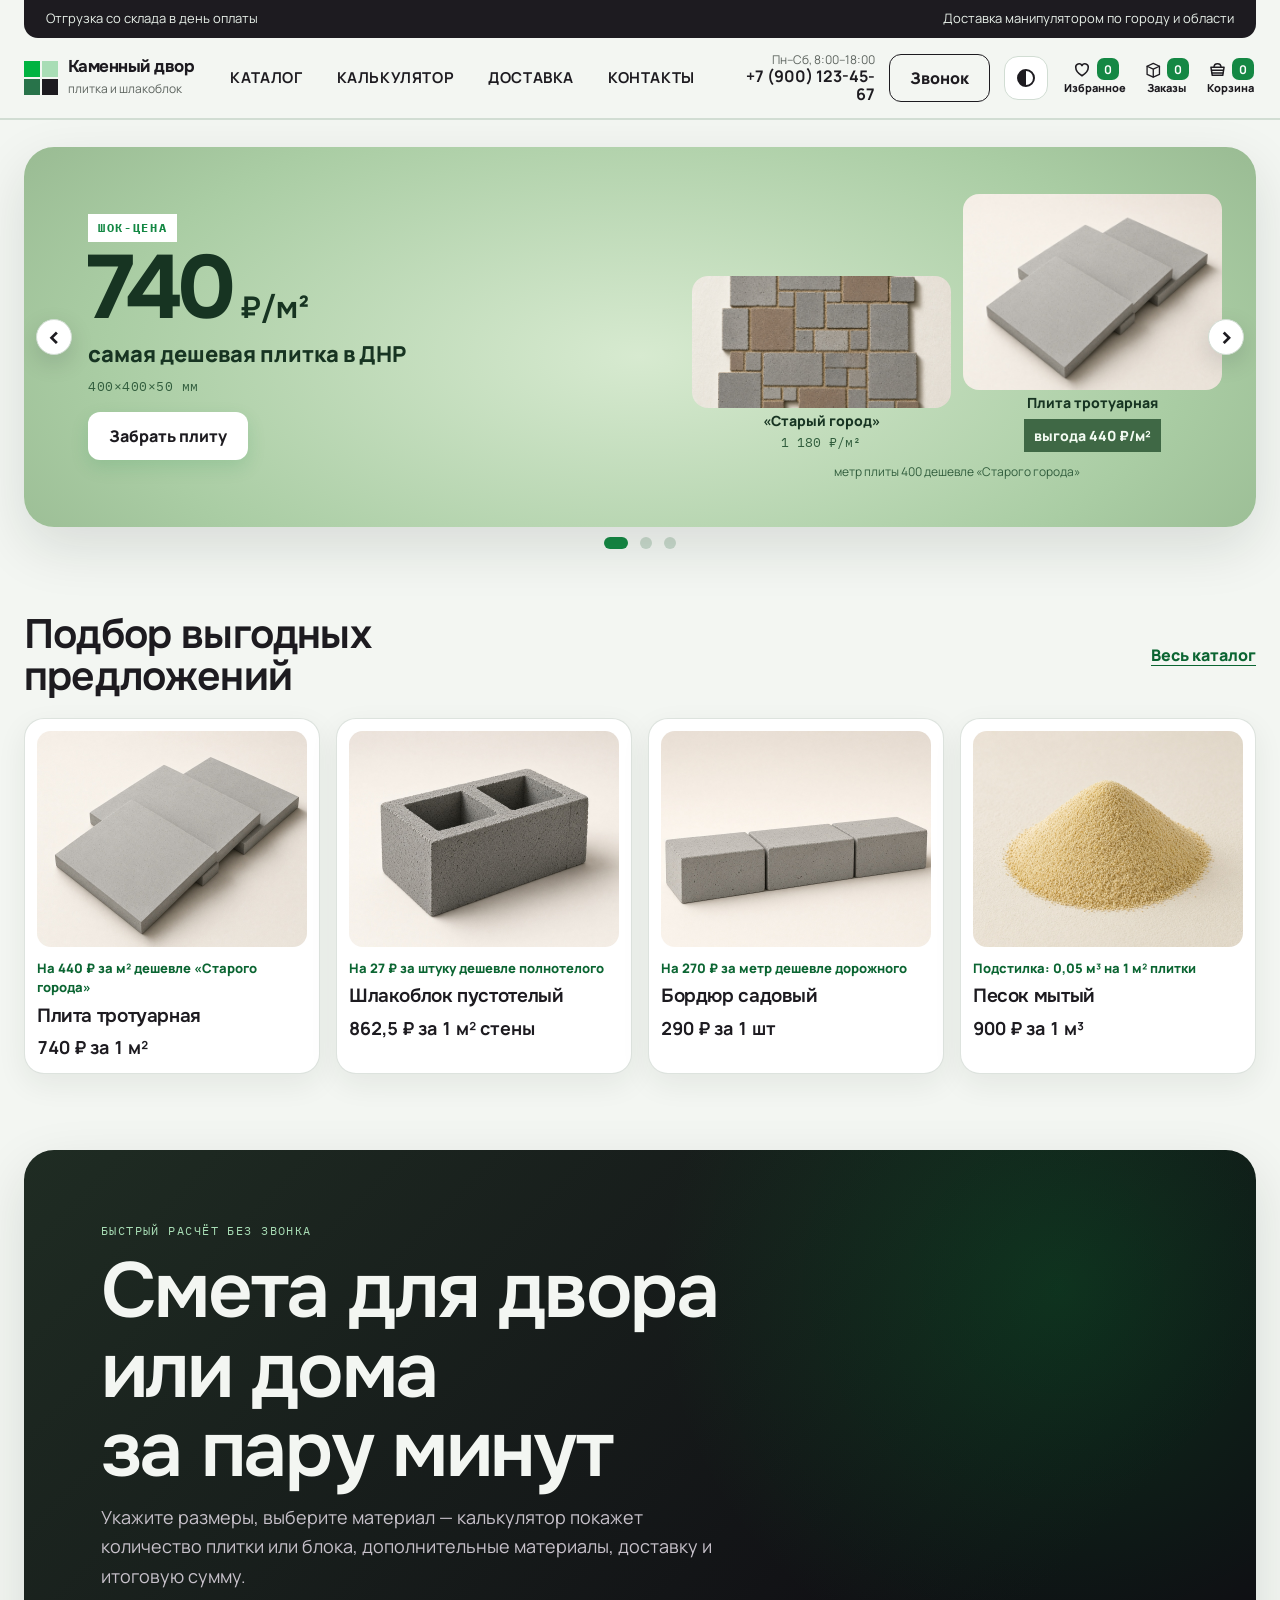
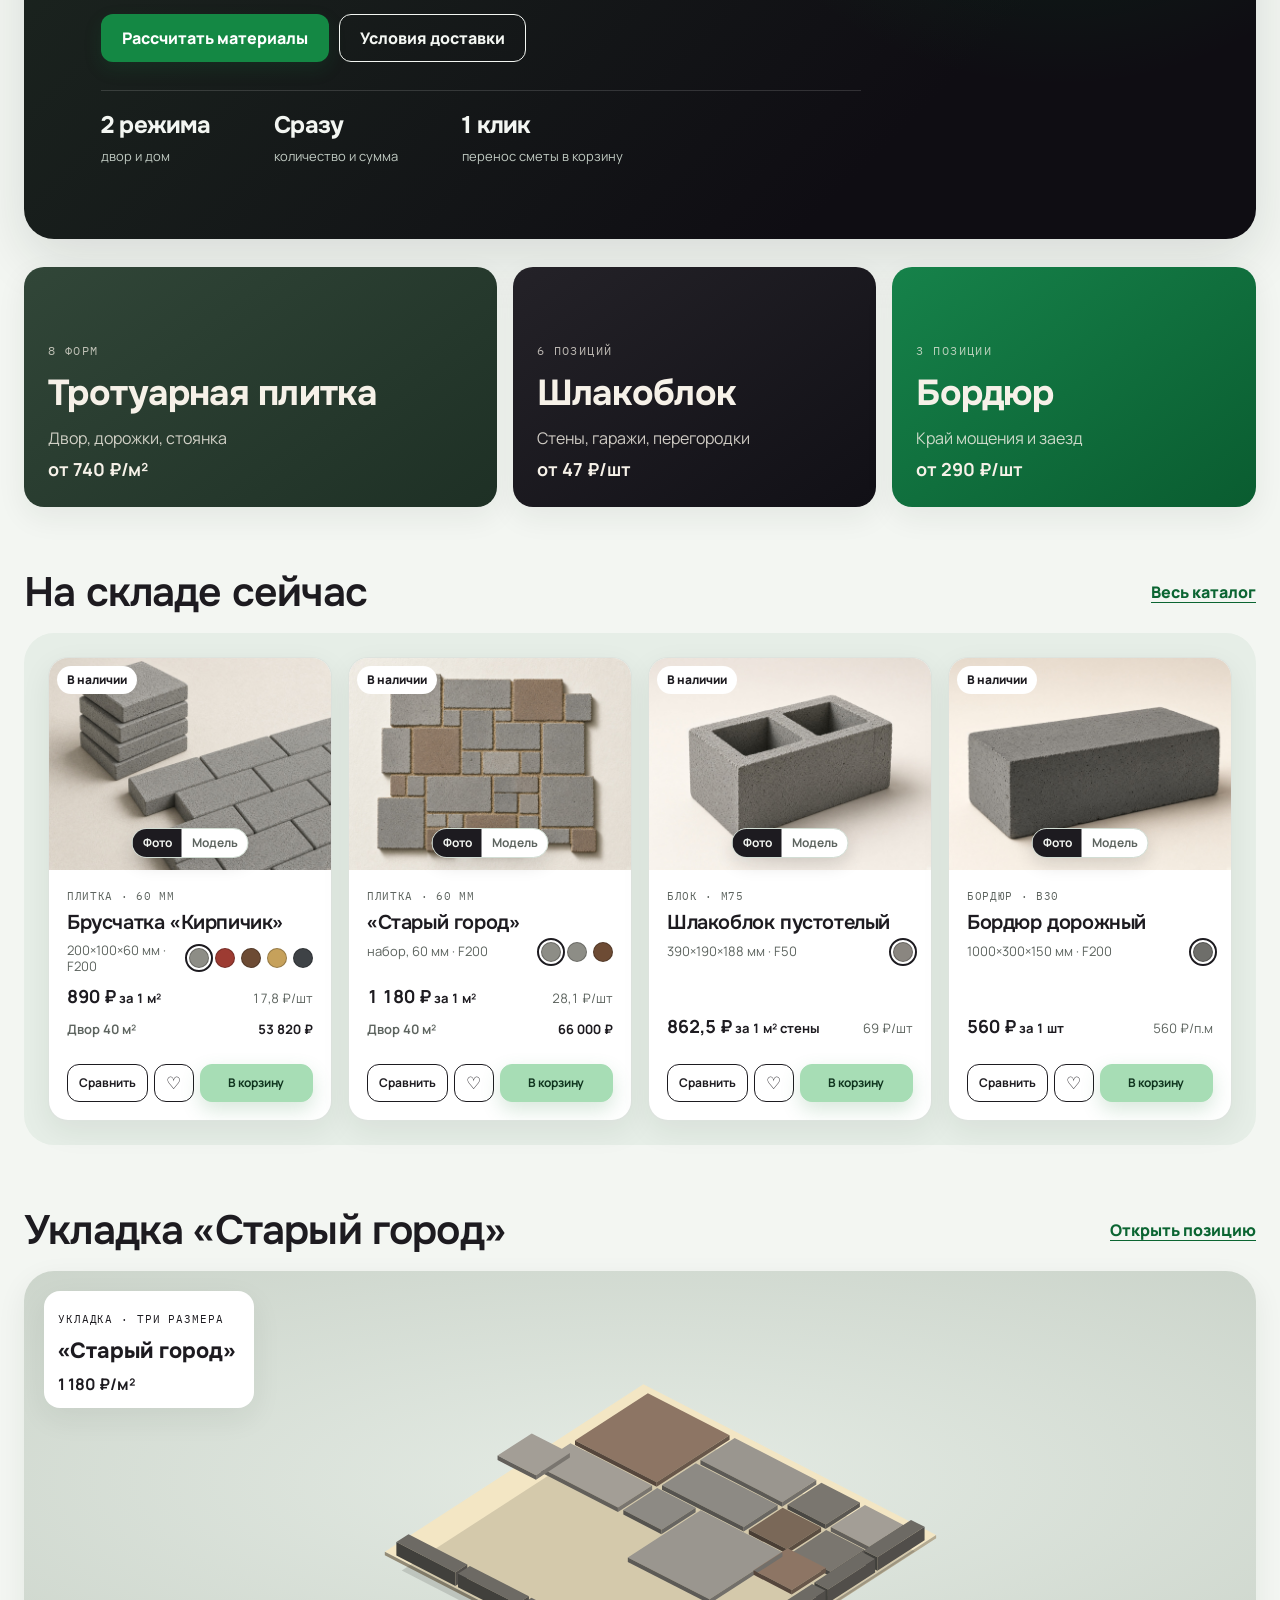
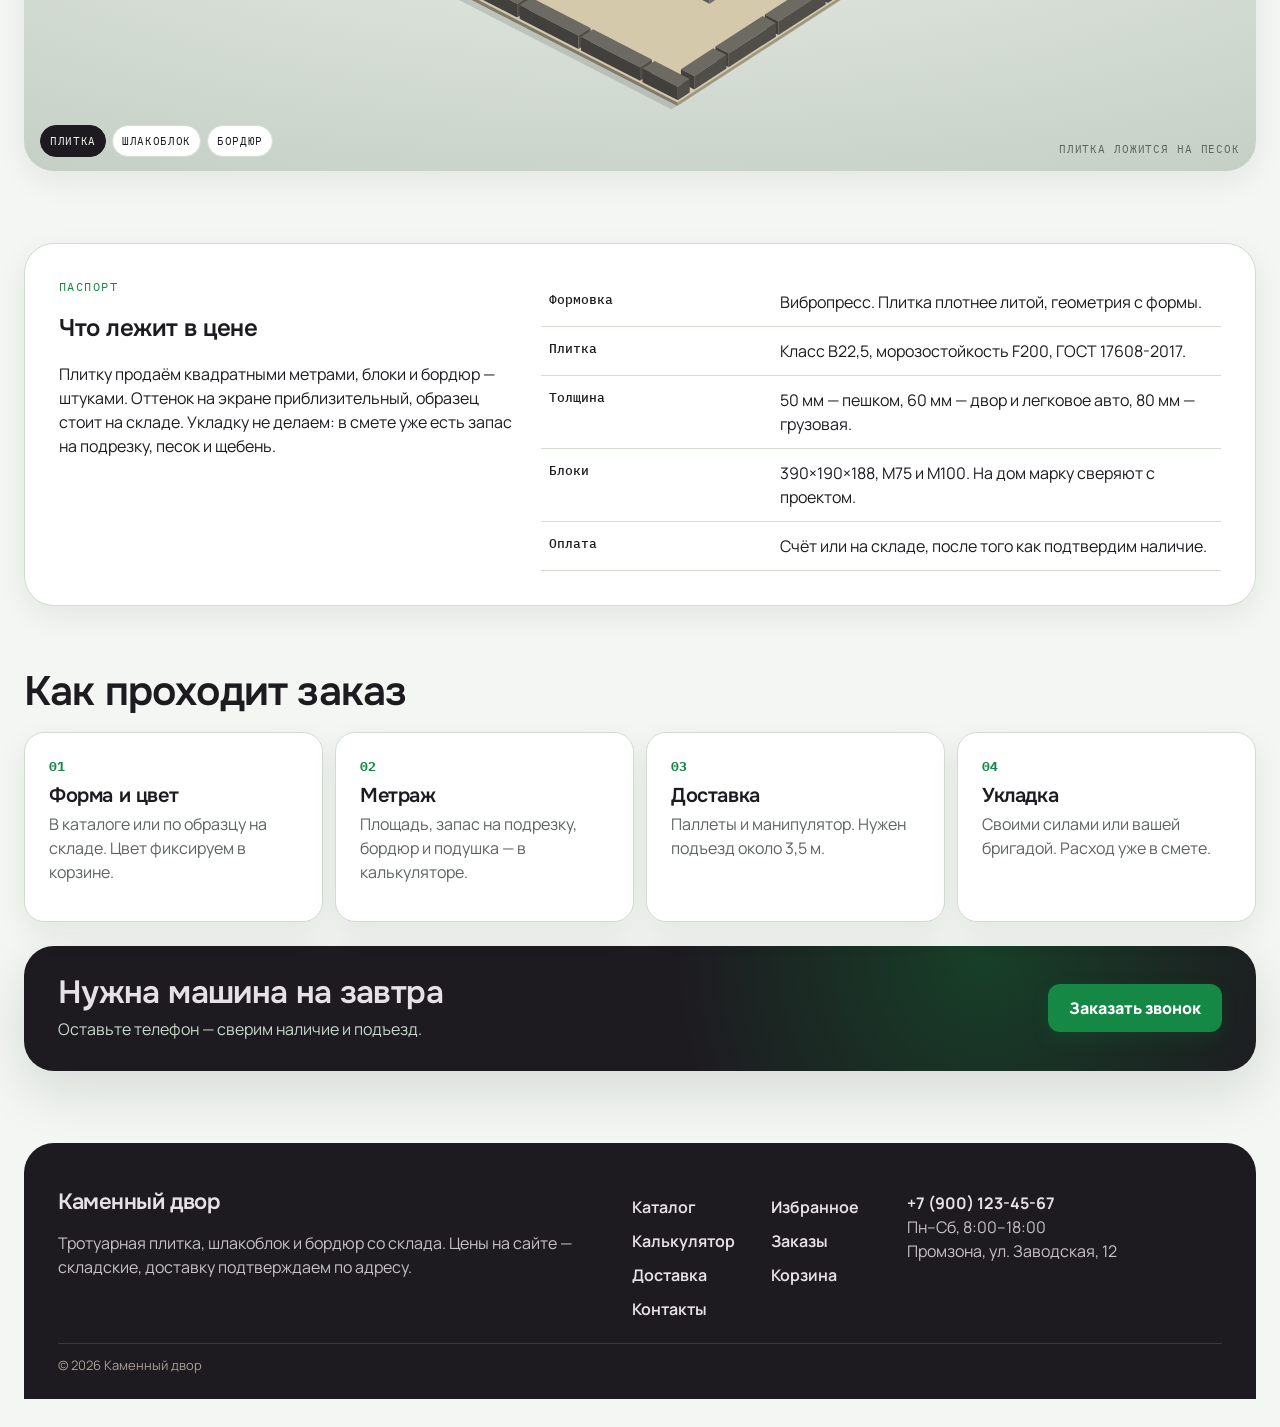
==== index.html @ 8e1a5d3a "Админка: добавление товаров и карточка товара В админке можно добавлять, править и удалять товары, з" ====
<!DOCTYPE html>
<html lang="ru">
<head>
  <meta charset="utf-8">
  <meta name="viewport" content="width=device-width, initial-scale=1">
  <meta name="color-scheme" content="light">
  <meta name="theme-color" content="#1b1916">
  <script>
    try {
      if (localStorage.getItem("kd-theme") === "dark") document.documentElement.dataset.theme = "dark";
    } catch (e) {}
  </script>
  <title>Каменный двор — плитка и шлакоблок</title>
  <meta name="description" content="Тротуарная плитка, шлакоблок и бордюр со склада. Каталог, калькулятор площади, избранное и корзина.">
  <link rel="icon" href="data:image/svg+xml,%3Csvg xmlns='http://www.w3.org/2000/svg' viewBox='0 0 32 32'%3E%3Crect fill='%23f4efe7' width='32' height='32'/%3E%3Crect x='4' y='6' width='11' height='8' fill='%239d3b32'/%3E%3Crect x='17' y='6' width='11' height='8' fill='%238d8d86'/%3E%3Crect x='4' y='17' width='11' height='8' fill='%236d4b34'/%3E%3Crect x='17' y='17' width='11' height='8' fill='%233e4246'/%3E%3C/svg%3E">
  <link rel="preconnect" href="https://fonts.googleapis.com">
  <link rel="preconnect" href="https://fonts.gstatic.com" crossorigin>
  <link href="https://fonts.googleapis.com/css2?family=IBM+Plex+Mono:wght@400;500&family=Manrope:wght@400;500;600;700;800&family=Onest:wght@500;600;700&display=swap" rel="stylesheet">
  <link rel="stylesheet" href="css/styles.css?v=20261110-card-actions4">
  <link rel="stylesheet" href="css/admin.css?v=20261110-products">
</head>
<body>
  <a class="skip" href="#view" data-t="chrome.skip">К содержимому</a>
  <div class="topbar">
    <div class="wrap topbar-in">
      <span data-t="chrome.top1">Отгрузка со склада в день оплаты</span>
      <span data-t="chrome.top2">Доставка манипулятором по городу и области</span>
    </div>
  </div>
  <header class="header">
    <div class="wrap header-in">
      <a class="logo" href="#/">
        <span class="logo-mark" aria-hidden="true"><i></i><i></i><i></i><i></i></span>
        <span><strong data-t="chrome.logo">Каменный двор</strong><small data-t="chrome.logoSub">плитка и шлакоблок</small></span>
      </a>
      <button class="burger" type="button" data-t-aria="chrome.menu" aria-label="Меню" aria-expanded="false" data-action="menu"><span></span><span></span></button>
      <nav class="nav" id="nav">
        <div class="nav-catalog">
          <a href="#/catalog?cat=all" data-page="catalog" data-t="chrome.navCatalog" aria-haspopup="true">Каталог</a>
          <div class="catalog-menu" aria-label="Категории каталога">
            <div class="catalog-menu-grid">
              <a href="#/catalog?cat=tile"><span class="catalog-menu-icon"><svg viewBox="0 0 48 48" aria-hidden="true"><path d="m8 17 15-7 17 8-16 8z"/><path d="m8 17v9l16 9 16-8v-9"/><path d="m16 13 16 8v10M24 26v9"/></svg></span><span><strong>Тротуарная плитка</strong><small>Двор и дорожки</small></span></a>
              <a href="#/catalog?cat=block"><span class="catalog-menu-icon"><svg viewBox="0 0 48 48" aria-hidden="true"><path d="M7 14h34v22H7z"/><path d="M13 20h8v10h-8zM27 20h8v10h-8z"/></svg></span><span><strong>Шлакоблок</strong><small>Стены и гаражи</small></span></a>
              <a href="#/catalog?cat=border"><span class="catalog-menu-icon"><svg viewBox="0 0 48 48" aria-hidden="true"><path d="M5 19h38v15H5z"/><path d="M18 19v15M31 19v15"/><path d="m5 19 6-5h32v5"/></svg></span><span><strong>Бордюр</strong><small>Край мощения</small></span></a>
              <a href="#/catalog?cat=bulk"><span class="catalog-menu-icon"><svg viewBox="0 0 48 48" aria-hidden="true"><path d="M7 35c5-3 8-17 17-22 8 5 11 19 17 22z"/><path d="M15 35h18M20 25h.1M28 29h.1M25 20h.1"/></svg></span><span><strong>Песок и щебень</strong><small>Основание</small></span></a>
            </div>
            <a class="catalog-menu-all" href="#/catalog?cat=all">Весь каталог</a>
          </div>
        </div>
        <a href="#/calc" data-page="calc" data-t="chrome.navCalc">Калькулятор</a>
        <a href="#/delivery" data-page="delivery" data-t="chrome.navDelivery">Доставка</a>
        <a href="#/contacts" data-page="contacts" data-t="chrome.navContacts">Контакты</a>
        <a class="nav-phone" data-fill-href="phoneHref" href="tel:+79001234567"><span data-fill="phone">+7 (900) 123-45-67</span></a>
        <button type="button" class="btn btn-ink nav-call" data-action="callback" data-t="chrome.navCall">Заказать звонок</button>
      </nav>
      <div class="header-tools">
        <a class="phone" data-fill-href="phoneHref" href="tel:+79001234567">
          <small data-fill="hours">Пн–Сб, 8:00–18:00</small>
          <strong data-fill="phone">+7 (900) 123-45-67</strong>
        </a>
        <button type="button" class="btn btn-line paper-line callback-btn" data-action="callback" data-t="chrome.navCallShort">Звонок</button>
        <button type="button" class="theme-toggle" data-action="theme" aria-pressed="false" aria-label="Тёмная тема"><span class="theme-toggle-ico" aria-hidden="true"></span></button>
        <nav class="account" data-t-aria="chrome.account" aria-label="Покупки">
          <a class="cart-link" href="#/fav" data-page="fav">
            <span class="tool-mark">
              <svg class="tool-ico" viewBox="0 0 24 24" aria-hidden="true"><path d="M12 19.4S5.2 15.2 5.2 10.4A3.6 3.6 0 0 1 12 8.3a3.6 3.6 0 0 1 6.8 2.1c0 4.8-6.8 9-6.8 9z"/></svg>
              <b id="fav-count">0</b>
            </span>
            <span class="tool-label" data-t="chrome.navFav">Избранное</span>
          </a>
          <a class="cart-link" href="#/orders" data-page="orders">
            <span class="tool-mark">
              <svg class="tool-ico" viewBox="0 0 24 24" aria-hidden="true"><path d="M4 8.4 12 4.6l8 3.8V19l-8 3.4L4 19z"/><path d="M4 8.4 12 12.2 20 8.4M12 12.2V22.4"/></svg>
              <b id="order-count">0</b>
            </span>
            <span class="tool-label" data-t="chrome.navOrders">Заказы</span>
          </a>
          <a class="cart-link" href="#/cart" data-page="cart">
            <span class="tool-mark">
              <svg class="tool-ico" viewBox="0 0 24 24" aria-hidden="true"><path d="M8 10c0-2.4 1.7-4 4-4s4 1.6 4 4"/><path d="M4.5 10h15l-1.5 9.2h-12z"/><path d="M5.2 13.4h13.4M5.8 16.6h12.2"/></svg>
              <b id="cart-count">0</b>
            </span>
            <span class="tool-label" data-t="chrome.navCart">Корзина</span>
          </a>
        </nav>
      </div>
    </div>
  </header>
  <main id="view"></main>
  <footer class="footer" id="footer"></footer>
  <div class="toast" id="toast" hidden role="status"></div>
  <div class="modal" id="callback" hidden>
    <div class="modal-bg" data-action="close-modal"></div>
    <div class="modal-card" role="dialog" aria-modal="true" aria-labelledby="callback-title">
      <button type="button" class="modal-close" data-action="close-modal" data-t-aria="chrome.close" aria-label="Закрыть">×</button>
      <h2 id="callback-title" data-t="contacts.callTitle">Перезвонить</h2>
      <form id="callback-form">
        <label class="field"><span data-t="contacts.name">Имя</span><input name="name" autocomplete="name"></label>
        <label class="field"><span data-t="contacts.phone">Телефон</span><input name="phone" autocomplete="tel" inputmode="tel"></label>
        <label class="field"><span data-t="contacts.callNeed">Коротко, что нужно</span><input name="comment"></label>
        <p class="form-error" hidden></p>
        <button class="btn" type="submit" data-t="contacts.submit">Жду звонка</button>
      </form>
      <div id="callback-thanks" hidden>
        <p></p>
        <button type="button" class="btn btn-ink" data-action="close-modal" data-t="chrome.close">Закрыть</button>
      </div>
    </div>
  </div>
  <div class="modal" id="sample" hidden>
    <div class="modal-bg" data-action="close-modal"></div>
    <div class="modal-card" role="dialog" aria-modal="true" aria-labelledby="sample-title">
      <button type="button" class="modal-close" data-action="close-modal" aria-label="Закрыть">×</button>
      <h2 id="sample-title">Привезти образцы</h2>
      <p class="note" id="sample-hint">Можно выбрать до трёх позиций.</p>
      <form id="sample-form">
        <label class="field"><span>Имя</span><input name="name" autocomplete="name"></label>
        <label class="field"><span>Телефон</span><input name="phone" autocomplete="tel" inputmode="tel"></label>
        <label class="field"><span>Образец 1</span><select id="sample-1" name="s1"></select></label>
        <label class="field"><span>Образец 2</span><select id="sample-2" name="s2"></select></label>
        <label class="field"><span>Образец 3</span><select id="sample-3" name="s3"></select></label>
        <label class="field"><span>Комментарий</span><input name="comment" placeholder="Куда привезти и когда удобно"></label>
        <input type="hidden" name="colorNote" id="sample-color-note">
        <p class="form-error" hidden></p>
        <button class="btn" type="submit">Жду образцы</button>
      </form>
      <div id="sample-thanks" hidden>
        <p></p>
        <button type="button" class="btn btn-ink" data-action="close-modal">Закрыть</button>
      </div>
    </div>
  </div>
  <noscript><p class="wrap">Включите JavaScript: каталог собирается в браузере.</p></noscript>
  <script src="js/data.js"></script>
  <script src="js/copy.js?v=20261105-cart-email"></script>
  <script src="data/admin.js?v=20261110-products"></script>
  <script src="js/admin.js?v=20261110-products2"></script>
  <script src="js/app.js?v=20261110-card-actions2"></script>
</body>
</html>
---- css/styles.css ----
:root {
  --paper: #f3f6f2;
  --paper-2: #e6eee7;
  --card: #ffffff;
  --ink: #1d1b20;
  --ink-soft: #5d645f;
  --clay: #148844;
  --clay-deep: #0b6532;
  --moss: #1d1b20;
  --line: #d1ddd3;
  --grout: #e7ece8;
  --sans: Manrope, "Segoe UI", sans-serif;
  --display: Onest, Manrope, "Segoe UI", sans-serif;
  --mono: "IBM Plex Mono", Consolas, monospace;
  color-scheme: light;
}

html[data-theme="dark"] {
  --paper: #1d1b20;
  --paper-2: #242228;
  --card: #2c2930;
  --ink: #e6e0e9;
  --ink-soft: #c7c1ca;
  --clay: #00b341;
  --clay-deep: #009437;
  --moss: #0f0d13;
  --line: #47434b;
  --grout: #343139;
  color-scheme: dark;
}

::view-transition-old(root),
::view-transition-new(root) {
  animation: none;
  mix-blend-mode: normal;
}

html[data-theme-vt="to-dark"]::view-transition-old(root) { z-index: 1; }
html[data-theme-vt="to-dark"]::view-transition-new(root) { z-index: 2147483646; }
html[data-theme-vt="to-light"]::view-transition-old(root) { z-index: 2147483646; }
html[data-theme-vt="to-light"]::view-transition-new(root) { z-index: 1; }

* { box-sizing: border-box; }

html { background: var(--paper); }

body {
  margin: 0;
  background: var(--paper);
  color: var(--ink);
  font-family: var(--sans);
  font-size: 16px;
  line-height: 1.5;
}

body.locked { overflow: hidden; }

img, svg { max-width: 100%; }

button, input, select, textarea { font: inherit; color: inherit; }

a { color: inherit; }

h1, h2, h3 { font-family: var(--display); font-weight: 600; letter-spacing: -0.02em; line-height: 1.08; }

:focus-visible {
  outline: 2px solid var(--clay);
  outline-offset: 3px;
}

[hidden] { display: none !important; }

.skip {
  position: absolute;
  left: -999px;
  top: 8px;
  background: white;
  padding: 8px 12px;
  z-index: 80;
}

.skip:focus { left: 12px; }

.wrap {
  width: min(1180px, calc(100% - 32px));
  margin-inline: auto;
}

.topbar {
  background: transparent;
  color: #e7efe8;
  font-size: 13px;
}

.topbar-in {
  display: flex;
  justify-content: space-between;
  gap: 12px;
  min-height: 34px;
  align-items: center;
  padding-inline: 16px;
  background: var(--moss);
}

.header {
  position: sticky;
  top: 0;
  z-index: 30;
  background: var(--paper);
  border-bottom: 1px solid var(--line);
}

.header-in {
  display: flex;
  align-items: center;
  gap: 22px;
  min-height: 74px;
}

.logo {
  display: flex;
  align-items: center;
  gap: 10px;
  text-decoration: none;
  flex: 0 0 auto;
}

.logo-mark {
  width: 34px;
  height: 34px;
  display: grid;
  grid-template-columns: 1fr 1fr;
  gap: 2px;
}

.logo-mark i { display: block; }
.logo-mark i:nth-child(1) { background: #00b341; }
.logo-mark i:nth-child(2) { background: #a8ddb5; }
.logo-mark i:nth-child(3) { background: #28734a; }
.logo-mark i:nth-child(4) { background: #1d1b20; }

.logo strong {
  display: block;
  font-family: var(--display);
  font-size: 15px;
  line-height: 1;
  letter-spacing: -0.03em;
}

.logo small { color: var(--ink-soft); font-size: 12px; }

.nav {
  display: flex;
  align-items: center;
  gap: 6px;
  margin-right: auto;
}

.nav a {
  text-decoration: none;
  font-weight: 700;
  font-size: 15px;
}

.nav a[data-page] {
  position: relative;
  display: block;
  padding: 8px 14px;
  text-transform: uppercase;
  letter-spacing: 0.04em;
  z-index: 1;
  transition: color 0.5s;
}

.nav a[data-page]::before,
.nav a[data-page]::after {
  content: "";
  position: absolute;
  left: 0;
  width: 100%;
  opacity: 0;
  transition: 0.3s;
}

.nav a[data-page]::before {
  top: 0;
  height: 100%;
  border-top: 2px solid var(--ink);
  border-bottom: 2px solid var(--ink);
  transform: scaleY(2);
}

.nav a[data-page]::after {
  top: 2px;
  height: 100%;
  background: var(--ink);
  transform: scale(0);
  z-index: -1;
}

.nav a[data-page]:hover,
.nav a[data-page]:focus-visible,
.nav a[data-page].is-on {
  color: var(--paper);
}

.nav a[data-page]:hover::before,
.nav a[data-page]:focus-visible::before,
.nav a[data-page].is-on::before {
  transform: scaleY(1);
  opacity: 1;
}

.nav a[data-page]:hover::after,
.nav a[data-page]:focus-visible::after,
.nav a[data-page].is-on::after {
  transform: scaleY(1);
  opacity: 1;
}

.nav-catalog { position: relative; }

.nav-catalog::after {
  content: "";
  position: absolute;
  top: 100%;
  left: 0;
  width: 280px;
  height: 12px;
}

.catalog-menu {
  position: absolute;
  top: calc(100% + 10px);
  left: 0;
  z-index: 40;
  width: min(280px, calc(100vw - 32px));
  padding: 8px;
  border: 1px solid var(--line);
  border-radius: 18px;
  background: var(--card);
  box-shadow: 0 18px 40px rgba(15, 35, 22, 0.14);
  opacity: 0;
  visibility: hidden;
  pointer-events: none;
  transform: translateY(-6px);
  transform-origin: 28px 0;
  transition: opacity 0.16s ease, visibility 0.16s ease, transform 0.16s cubic-bezier(0.22, 1, 0.36, 1);
}

.nav-catalog:hover .catalog-menu,
.nav-catalog:focus-within .catalog-menu {
  opacity: 1;
  visibility: visible;
  pointer-events: auto;
  transform: translateY(0) scale(1);
}

.nav a.catalog-menu-all {
  display: flex;
  align-items: center;
  margin-top: 4px;
  padding: 8px 10px 8px 46px;
  border-radius: 12px;
  color: var(--clay-deep);
  font-size: 13px;
  font-weight: 750;
}
.nav a.catalog-menu-all:hover,
.nav a.catalog-menu-all:focus-visible { background: var(--paper-2); }

.catalog-menu-grid {
  display: flex;
  flex-direction: column;
  gap: 2px;
}

.nav .catalog-menu-grid a {
  display: grid;
  grid-template-columns: 36px minmax(0, 1fr);
  align-items: center;
  gap: 10px;
  min-width: 0;
  min-height: 44px;
  padding: 4px 8px;
  border-radius: 12px;
  background: transparent;
  color: var(--ink);
}
.nav .catalog-menu-grid a:hover,
.nav .catalog-menu-grid a:focus-visible { background: var(--paper-2); }

.catalog-menu-grid strong,
.catalog-menu-grid small { display: block; }
.catalog-menu-grid strong { font-size: 14px; font-weight: 700; line-height: 1.2; }
.catalog-menu-grid small {
  color: var(--ink-soft);
  font-size: 12px;
  font-weight: 500;
  line-height: 1.2;
}

.catalog-menu-icon {
  display: grid;
  width: 36px;
  height: 36px;
  place-items: center;
  border-radius: 10px;
  background: #d7ead0;
  color: #315d3d;
}
.catalog-menu-grid a:nth-child(2) .catalog-menu-icon { background: #dce5e8; color: #3f5a64; }
.catalog-menu-grid a:nth-child(3) .catalog-menu-icon { background: #efe4d4; color: #6a5239; }
.catalog-menu-grid a:nth-child(4) .catalog-menu-icon { background: #eee6c9; color: #675b2e; }

.catalog-menu-icon svg {
  display: block;
  width: 20px;
  height: 20px;
  fill: none;
  stroke: currentColor;
  stroke-width: 2.2;
  stroke-linecap: round;
  stroke-linejoin: round;
}

a.nav-phone,
button.nav-call { display: none; }

.header-tools {
  display: flex;
  align-items: center;
  gap: 14px;
}

.theme-toggle {
  width: 44px;
  height: 44px;
  flex: 0 0 auto;
  border: 1px solid var(--line);
  border-radius: 50%;
  background: var(--card);
  padding: 0;
  display: grid;
  place-items: center;
  cursor: pointer;
}

.theme-toggle-ico {
  width: 18px;
  height: 18px;
  border: 2px solid var(--ink);
  border-radius: 50%;
  background: linear-gradient(90deg, var(--ink) 50%, transparent 50%);
  box-sizing: border-box;
}

html[data-theme="dark"] .header { background: #1d1b20; }
html[data-theme="dark"] .hero-sheet,
html[data-theme="dark"] .foot-sheet { background: #0f0d13; }
html[data-theme="dark"] .hero,
html[data-theme="dark"] .footer { color: #e6e0e9; }
html[data-theme="dark"] .promo-arrow,
html[data-theme="dark"] .promo-btn { color: #1b1916; }
html[data-theme="dark"] .promo-arrow:hover,
html[data-theme="dark"] .promo-btn:hover { background: #1b1916; color: #e6e0e9; }
html[data-theme="dark"] .btn-ink { background: #e6e0e9; color: #1b1916; }
html[data-theme="dark"] .btn-ink:hover { background: #fff; }
html[data-theme="dark"] .chip.is-on,
html[data-theme="dark"] .view-btn.is-on,
html[data-theme="dark"] .yard-switch button.is-on { background: #e6e0e9; color: #1b1916; border-color: #e6e0e9; }
html[data-theme="dark"] .skip,
html[data-theme="dark"] .yard-switch button,
html[data-theme="dark"] .spin-btn,
html[data-theme="dark"] .view-switch,
html[data-theme="dark"] .badge,
html[data-theme="dark"] .toolbar-tools input,
html[data-theme="dark"] .toolbar-tools select,
html[data-theme="dark"] .field input,
html[data-theme="dark"] .field select,
html[data-theme="dark"] .field textarea,
html[data-theme="dark"] .stepper button,
html[data-theme="dark"] .stepper input { background: var(--card); color: var(--ink); border-color: var(--line); }
html[data-theme="dark"] .dim { stroke: var(--ink); }
html[data-theme="dark"] .dim-t { fill: var(--ink); }
html[data-theme="dark"] .map { background: repeating-linear-gradient(135deg, #241f1a, #241f1a 12px, #2e2822 12px, #2e2822 13px); }
html[data-theme="dark"] body.is-admin { background: #f7f6f4; color: #1b1916; }

.phone {
  display: flex;
  flex-direction: column;
  text-decoration: none;
  line-height: 1.15;
  text-align: right;
}

.phone small { color: var(--ink-soft); font-size: 12px; }
.phone strong { font-size: 16px; }

.burger {
  display: none;
  width: 44px;
  height: 44px;
  border: 1px solid var(--line);
  background: transparent;
  padding: 0;
  flex-direction: column;
  justify-content: center;
  align-items: center;
  gap: 5px;
  cursor: pointer;
}

.burger span {
  display: block;
  width: 18px;
  height: 2px;
  background: var(--ink);
  transition: transform 0.2s ease;
}

.cart-link {
  display: inline-flex;
  align-items: center;
  gap: 8px;
  text-decoration: none;
  font-weight: 800;
}

.cart-link b {
  min-width: 22px;
  height: 22px;
  padding: 0 6px;
  display: grid;
  place-items: center;
  background: var(--clay);
  color: white;
  font-size: 12px;
}

.account {
  display: flex;
  align-items: center;
  gap: 14px;
}
.account .cart-link {
  flex-direction: column;
  align-items: center;
  gap: 2px;
  padding: 2px 2px 5px;
  font-size: 11px;
  line-height: 1.1;
}
.tool-mark { display: inline-flex; align-items: center; gap: 4px; }
.tool-label { white-space: nowrap; }
.account a.is-on { color: var(--clay); box-shadow: inset 0 -2px 0 var(--clay); }
.tool-ico {
  width: 22px;
  height: 22px;
  display: block;
  fill: none;
  stroke: currentColor;
  stroke-width: 1.7;
  stroke-linejoin: round;
  stroke-linecap: round;
}
.btn-line.paper-line.is-on { background: var(--ink); color: var(--paper); }

.orders { display: grid; gap: 12px; }
.order-top { display: flex; justify-content: space-between; gap: 12px; align-items: baseline; }
.order-top h2 { margin: 0; font-size: 22px; }
.order-stages {
  display: flex;
  flex-wrap: wrap;
  gap: 8px;
  list-style: none;
  margin: 12px 0 0;
  padding: 0;
}
.order-stage {
  position: relative;
  padding: 6px 12px;
  border: 1px solid var(--line);
  border-radius: 999px;
  color: var(--muted);
  font-size: 13px;
  font-weight: 600;
}
.order-stage.is-done {
  color: var(--ink);
  background: color-mix(in srgb, var(--mint, #2f8f66) 16%, transparent);
  border-color: color-mix(in srgb, var(--mint, #2f8f66) 35%, var(--line));
}
.order-stage.is-now {
  color: #fff;
  background: var(--mint, #2f8f66);
  border-color: var(--mint, #2f8f66);
}
.order-lines { list-style: none; margin: 0; padding: 0; }
.order-lines li {
  display: flex;
  justify-content: space-between;
  gap: 12px;
  padding: 8px 0;
  border-bottom: 1px solid var(--line);
}
.order-lines b { font-variant-numeric: tabular-nums; white-space: nowrap; }
.banner + .orders { margin-top: 14px; }

.btn {
  display: inline-flex;
  align-items: center;
  justify-content: center;
  gap: 8px;
  min-height: 46px;
  padding: 0 16px;
  border: 1px solid transparent;
  background: var(--clay);
  color: white;
  font-weight: 800;
  text-decoration: none;
  cursor: pointer;
}

.btn:hover { background: var(--clay-deep); }
.btn:disabled { opacity: 0.45; cursor: not-allowed; }
.btn-ink { background: var(--ink); color: var(--paper); }
.btn-ink:hover { background: #000; }
.btn-line {
  background: transparent;
  border-color: currentColor;
  color: inherit;
}
.btn-line:hover { background: rgba(255, 255, 255, 0.06); }
.hero .btn-line:hover { background: rgba(255, 255, 255, 0.08); }
.paper-line { border-color: var(--ink); }
.paper-line:hover { background: var(--ink); color: var(--paper); }

.hero {
  background: transparent;
  color: var(--paper);
}

.hero-sheet {
  background: var(--ink);
  border-radius: 28px;
}

.hero-grid {
  display: grid;
  grid-template-columns: 1fr;
  gap: 36px;
  align-items: center;
  padding: 42px 28px 52px;
}

.eyebrow {
  margin: 0;
  font-family: var(--mono);
  font-size: 12px;
  letter-spacing: 0.12em;
  text-transform: uppercase;
  color: var(--clay);
}

.hero .eyebrow { color: #a8ddb5; }

.hero h1 {
  margin: 12px 0;
  font-size: clamp(42px, 6vw, 74px);
  line-height: 1.02;
  letter-spacing: -0.03em;
}

.lede {
  margin: 0;
  max-width: 46ch;
  color: var(--ink-soft);
  font-size: 18px;
}

.hero .lede { color: #c7c1ca; }

.hero-actions {
  display: flex;
  flex-wrap: wrap;
  gap: 10px;
  margin-top: 22px;
}

.stats {
  display: flex;
  gap: 22px;
  margin-top: 28px;
  padding-top: 16px;
  border-top: 1px solid rgba(255, 255, 255, 0.14);
}

.stat strong {
  display: block;
  font-family: var(--display);
  font-size: 20px;
  letter-spacing: -0.03em;
}

.stat span { color: #c9c1b5; font-size: 13px; }

.yard {
  position: relative;
  min-height: 460px;
  background:
    radial-gradient(120% 90% at 50% 42%, #e4ebe4 0%, #c9d2c8 70%, #b7c2b6 100%);
  overflow: hidden;
}

.yard-svg {
  position: absolute;
  inset: 0;
  width: 100%;
  height: 100%;
  cursor: grab;
  touch-action: pan-y;
  z-index: 0;
}

.yard.is-dragging .yard-svg { cursor: grabbing; will-change: contents; }
.yard.is-laying .yard-svg { cursor: default; }

.yard-hint {
  position: absolute;
  right: 16px;
  bottom: 14px;
  z-index: 1;
  margin: 0;
  font-family: var(--mono);
  font-size: 11px;
  letter-spacing: 0.08em;
  text-transform: uppercase;
  color: var(--ink-soft);
  pointer-events: none;
  transition: opacity 0.3s ease;
}

.yard.is-turned .yard-hint { opacity: 0; }

.yard-switch {
  position: absolute;
  left: 16px;
  bottom: 14px;
  z-index: 2;
  display: flex;
  flex-wrap: wrap;
  gap: 6px;
  max-width: calc(100% - 32px);
}

.yard-switch button {
  font-family: var(--mono);
  font-size: 11px;
  letter-spacing: 0.06em;
  text-transform: uppercase;
  border: 1px solid var(--line);
  background: #fff;
  color: var(--ink);
  padding: 7px 9px;
  cursor: pointer;
}

.yard-switch button.is-on {
  background: var(--ink);
  color: var(--paper);
  border-color: var(--ink);
}

.yard-card {
  position: absolute;
  left: 16px;
  top: 16px;
  z-index: 1;
  width: min(210px, calc(100% - 32px));
  background: var(--card);
  color: var(--ink);
  padding: 14px 14px 12px;
  box-shadow: 8px 8px 0 rgba(28, 25, 22, 0.16);
}

.yard-card span {
  font-family: var(--mono);
  font-size: 11px;
  letter-spacing: 0.08em;
  text-transform: uppercase;
}

.yard-card strong {
  display: block;
  font-family: var(--display);
  font-size: 22px;
  margin: 6px 0 4px;
}

.home-top { padding-top: 18px; }

.promo-stage { position: relative; }

.promo-viewport {
  position: relative;
  overflow: hidden;
  border-radius: 28px;
  touch-action: pan-y;
}

.promo-track {
  display: flex;
  align-items: stretch;
  transition: transform 0.45s ease;
}
.promo-track.is-moving { will-change: transform; }

.promo-track > .promo { flex: 0 0 100%; min-width: 0; }

.promo {
  display: grid;
  grid-template-columns: 0.85fr 1.3fr 0.85fr;
  align-items: center;
  gap: 8px;
  min-height: 250px;
  padding: 12px 8px;
  overflow: hidden;
  color: #fff8f4;
  background:
    radial-gradient(90% 140% at 50% 115%, #65c785 0%, var(--clay) 46%, #075f2c 100%);
  position: relative;
}

.promo-shot {
  grid-template-columns: minmax(320px, 1fr) minmax(480px, 507px);
  gap: 0;
  padding: 0;
  align-items: stretch;
  text-decoration: none;
  background: #1d1b20;
}

.promo-shot img {
  order: 2;
  display: block;
  width: 100%;
  height: auto;
  aspect-ratio: 4 / 3;
  object-fit: contain;
  background: #f3eee7;
}

.promo-shot .promo-copy {
  order: 1;
  text-align: left;
  padding: 28px 28px 32px 56px;
  align-self: center;
}

.promo-shot .promo-copy h2 { font-size: clamp(28px, 3.2vw, 46px); }

.promo-shot-tile {
  color: #3d3024;
  background: linear-gradient(135deg, #eee5d8 0%, #d1c1ad 100%);
}

.promo-shot-tile .promo-kicker,
.promo-shot-tile .promo-copy p { color: #675644; }

.promo-shot-tile .promo-btn {
  background: #5b4938;
  color: #fffaf4;
}

.promo-shot-tile .promo-btn:hover {
  background: #403328;
  color: #fff;
}

.promo-shot-block {
  color: #f5f7f7;
  background: linear-gradient(135deg, #747b78 0%, #505956 100%);
}

.promo-shot-block .promo-kicker { color: #dce2df; }
.promo-shot-block .promo-copy p { color: #e8ecea; }
.promo-shot-block .promo-btn {
  background: #e6ecec;
  color: #26343a;
}
.promo-shot-block .promo-btn:hover {
  background: #fff;
  color: #26343a;
}

html[data-theme="dark"] .promo-shot-tile .promo-btn {
  background: #5b4938;
  color: #fffaf4;
}
html[data-theme="dark"] .promo-shot-tile .promo-btn:hover {
  background: #403328;
  color: #fff;
}
html[data-theme="dark"] .promo-shot-block .promo-btn {
  background: #e6ecec;
  color: #26343a;
}
html[data-theme="dark"] .promo-shot-block .promo-btn:hover {
  background: #fff;
  color: #26343a;
}

.promo-arrow {
  position: absolute;
  top: 50%;
  z-index: 2;
  width: 36px;
  height: 36px;
  margin: 0;
  padding: 0 0 2px;
  border: 1px solid var(--line);
  border-radius: 50%;
  background: #fff;
  color: var(--ink);
  font: 700 26px/1 var(--sans);
  transform: translateY(-50%);
  cursor: pointer;
}

.promo-arrow { left: 12px; }
.promo-arrow-next { left: auto; right: 12px; }
.promo-arrow:hover { background: var(--ink); color: var(--paper); }

.promo-dots {
  display: flex;
  justify-content: center;
  gap: 12px;
  margin-top: 10px;
}

.promo-dot {
  width: 12px;
  height: 12px;
  padding: 0;
  border: 0;
  border-radius: 99px;
  background: #c7d8cb;
  cursor: pointer;
}

.promo-dot.is-on { width: 24px; background: var(--clay); }

.promo-shock {
  grid-template-columns: 1.05fr 0.95fr;
  gap: 18px;
  min-height: 340px;
  padding: 28px 36px 28px 56px;
}

.shock-badge {
  display: inline-block;
  margin: 0 0 10px;
  padding: 5px 10px;
  background: #fff;
  color: var(--clay);
  font-family: var(--mono);
  font-size: 12px;
  font-weight: 700;
  letter-spacing: 0.14em;
  text-transform: uppercase;
}

.shock-price {
  margin: 0;
  font-size: clamp(64px, 7vw, 108px);
  font-weight: 700;
  line-height: 0.82;
  letter-spacing: -0.05em;
  text-transform: none;
  white-space: nowrap;
}

.shock-price small {
  font-size: 0.34em;
  font-weight: 600;
  letter-spacing: 0;
}

.shock-line {
  margin: 12px 0 0;
  font-size: clamp(18px, 2vw, 22px);
  font-weight: 800;
}

.shock-size {
  margin: 6px 0 0;
  font-family: var(--mono);
  font-size: 13px;
  letter-spacing: 0.04em;
  color: #c9f2d3;
}

.shock-vs {
  display: grid;
  grid-template-columns: 1fr 1fr;
  gap: 8px 12px;
  align-items: end;
}

.shock-card {
  display: block;
  color: inherit;
  text-align: center;
  text-decoration: none;
}

.shock-card img {
  display: block;
  width: 100%;
  object-fit: cover;
  border-radius: 16px;
  background: #efe8dc;
}

.shock-old img { height: 132px; }
.shock-now img { height: 196px; }

.shock-name {
  display: block;
  margin-top: 2px;
  font-size: 14px;
  font-weight: 800;
}

.shock-old-price {
  display: block;
  margin-top: 2px;
  font-family: var(--mono);
  font-size: 13px;
  color: #c9f2d3;
}

.shock-save {
  display: inline-block;
  margin-top: 6px;
  padding: 6px 10px;
  background: #1f4d32;
  color: #f3fff6;
  font-size: 14px;
  font-weight: 800;
}

.shock-fine {
  grid-column: 1 / -1;
  margin: 4px 0 0;
  font-size: 12px;
  line-height: 1.35;
  color: #c9f2d3;
  text-align: center;
}

.promo-side {
  display: block;
  text-decoration: none;
}

.promo-side .viz { width: 100%; height: 190px; }

.promo-copy { text-align: center; padding: 8px 8px 16px; }

.promo-kicker {
  margin: 0 0 8px;
  font-family: var(--mono);
  font-size: 12px;
  letter-spacing: 0.14em;
  text-transform: uppercase;
  color: #c9f2d3;
}

.promo-copy h2 {
  margin: 0;
  font-size: clamp(40px, 5.4vw, 68px);
  line-height: 0.92;
  letter-spacing: -0.04em;
  text-transform: uppercase;
}

.promo-copy p { margin: 12px auto 0; max-width: 40ch; color: #e1f3e5; }

.promo-btn {
  margin-top: 16px;
  background: #fff;
  color: var(--ink);
}

.promo-btn:hover { background: var(--ink); color: var(--paper); }

.promo-note {
  position: absolute;
  right: 18px;
  bottom: 12px;
  font-family: var(--mono);
  font-size: 11px;
  letter-spacing: 0.08em;
  text-transform: uppercase;
  color: #c9f2d3;
}

.deals {
  display: grid;
  grid-template-columns: repeat(4, 1fr);
  gap: 12px;
}

.deal {
  display: flex;
  flex-direction: column;
  gap: 6px;
  min-width: 0;
  background: var(--card);
  border: 1px solid var(--line);
  border-radius: 28px;
  padding: 10px;
  overflow: hidden;
}

.deal-viz {
  display: block;
  background: var(--grout);
  aspect-ratio: 4 / 3;
  overflow: hidden;
}

.deal-viz img {
  display: block;
  width: 100%;
  height: 100%;
  object-fit: cover;
  object-position: center;
}

.deal-why {
  margin: 4px 0 0;
  color: var(--clay);
  font-size: 13px;
  font-weight: 800;
}

.deal h3 { margin: 0; font-size: 18px; }
.deal h3 a { text-decoration: none; }
.deal > strong { font-size: 18px; font-variant-numeric: tabular-nums; }

.yard-home { margin-bottom: 8px; }

.page { padding: 34px 0 64px; }

.page-head h1 {
  margin: 0 0 8px;
  font-size: clamp(34px, 5vw, 56px);
}

.crumbs {
  margin: 0 0 14px;
  color: var(--ink-soft);
  font-size: 14px;
}

.crumbs a { color: var(--ink); }

.cats {
  display: grid;
  grid-template-columns: 1.3fr 1fr 1fr;
  gap: 12px;
  margin-top: 22px;
}

.cat {
  min-height: 210px;
  padding: 18px;
  border-radius: 28px;
  display: flex;
  flex-direction: column;
  justify-content: flex-end;
  gap: 6px;
  text-decoration: none;
  color: #f6f1e8;
  position: relative;
  overflow: hidden;
}

.cat strong {
  font-family: var(--display);
  font-size: clamp(26px, 3vw, 36px);
  letter-spacing: -0.02em;
  position: relative;
}

.cat em { font-style: normal; position: relative; color: rgba(246, 241, 232, 0.82); }
.cat b { position: relative; font-size: 18px; }
.cat .eyebrow { color: rgba(246, 241, 232, 0.72); position: relative; }

.cat-tile { background: #263b2e; }
.cat-block { background: var(--moss); }
.cat-border { background: #0b6532; }

.cat-bg {
  position: absolute;
  inset: auto -10px 40px auto;
  width: 180px;
  height: 120px;
  opacity: 0.45;
}

.section-h {
  display: flex;
  justify-content: space-between;
  align-items: baseline;
  gap: 12px;
  margin: 34px 0 14px;
}

.section-h h2 { margin: 0; font-size: clamp(28px, 3vw, 40px); }
.section-h a { font-weight: 800; }

.band { background: transparent; }
.band-in { padding: 8px 0 28px; background: var(--paper-2); }

.grid {
  display: grid;
  grid-template-columns: repeat(4, 1fr);
  gap: 12px;
}

.card {
  background: var(--card);
  border: 1px solid var(--line);
  border-radius: 28px;
  display: flex;
  flex-direction: column;
  min-width: 0;
  overflow: hidden;
  container-type: inline-size;
}

.media-frame { position: relative; }
.card-media {
  position: relative;
  display: block;
  aspect-ratio: 4 / 3;
  height: auto;
  background: var(--grout);
}
.spin-btn {
  position: absolute;
  top: 50%;
  z-index: 2;
  width: 36px;
  height: 36px;
  margin: 0;
  padding: 0 0 2px;
  border: 1px solid var(--line);
  border-radius: 50%;
  background: #fff;
  color: var(--ink);
  font: 700 26px/1 var(--sans);
  transform: translateY(-50%);
  cursor: pointer;
}
.spin-btn[data-spin="-1"] { left: 10px; }
.spin-btn[data-spin="1"] { right: 10px; }
.spin-btn:hover { background: var(--ink); color: var(--paper); }
.media-frame.is-photo .spin-btn { display: none; }

.view-switch {
  position: absolute;
  left: 50%;
  bottom: 8px;
  z-index: 3;
  display: flex;
  transform: translateX(-50%);
  background: #fff;
  border: 1px solid var(--line);
  border-radius: 999px;
  overflow: hidden;
}
.view-btn {
  border: 0;
  background: transparent;
  min-height: 28px;
  padding: 0 10px;
  color: var(--ink-soft);
  font: 700 12px/1 var(--sans);
  cursor: pointer;
}
.view-btn.is-on { background: var(--ink); color: var(--paper); }

.card-media .photo,
.product-media .photo { width: 100%; height: 100%; display: block; }
.photo-stack { position: relative; display: block; width: 100%; height: 100%; }
.photo-stack .photo { width: 100%; height: 100%; object-fit: cover; }
.photo-wash {
  position: absolute;
  inset: 0;
  mix-blend-mode: color;
  opacity: 0.78;
  pointer-events: none;
}
.card-quick {
  position: absolute;
  left: 12px;
  right: 12px;
  bottom: 46px;
  z-index: 4;
  width: auto;
  margin: 0;
  opacity: 0;
  transform: translateY(6px);
  pointer-events: none;
  transition: opacity 0.2s ease, transform 0.2s ease;
}
.media-frame:hover .card-quick,
.media-frame:focus-within .card-quick {
  opacity: 1;
  transform: none;
  pointer-events: auto;
}
@media (hover: none) {
  .card-quick { display: none; }
}

.viz { width: 100%; height: 100%; display: block; }
.photo { object-fit: cover; }
.card-media, .product-media, .line-viz { overflow: hidden; }

.model-zoom {
  transform-box: view-box;
  transform-origin: 50% 54%;
  transition: transform 0.35s ease;
}
.card-media .model-zoom,
.product-media .model-zoom { transform: scale(0.78); }
.card-media:hover .model-zoom,
.card-media:focus-within .model-zoom,
.product-media:hover .model-zoom,
.product-media:focus-within .model-zoom { transform: scale(1); }

.dims { opacity: 0; transition: opacity 0.25s ease; }
.card-media:hover .dims,
.card-media:focus-within .dims,
.product-media:hover .dims,
.product-media:focus-within .dims,
.card-media.is-turning .dims,
.product-media.is-turning .dims { opacity: 1; }
.card-media, .product-media { touch-action: pan-y; }
.card-media .model,
.product-media .model { cursor: grab; }
.card-media.is-turning .model,
.product-media.is-turning .model { cursor: grabbing; }
.card-media.is-turning .model-zoom,
.product-media.is-turning .model-zoom {
  transform: scale(1);
  transition: none;
  will-change: transform;
}
.dim { stroke: #1b1916; stroke-width: 1; fill: none; }
.dim-t {
  font-family: var(--mono);
  font-size: 11px;
  fill: #1b1916;
  paint-order: stroke;
  stroke: var(--grout);
  stroke-width: 3px;
}

@media (hover: none) {
  .card-media .model-zoom,
  .product-media .model-zoom { transform: scale(0.92); }
  .card-media .dims,
  .product-media .dims { opacity: 1; }
}
.pour-bit {
  opacity: 0;
  transform-box: fill-box;
  transform-origin: center;
}
.card-media .pour-bit,
.product-media .pour-bit,
.deal-viz .pour-bit {
  animation-name: pour;
  animation-timing-function: linear;
  animation-iteration-count: infinite;
}
@keyframes pour {
  0% { transform: translate(var(--dx, 0), -58px); opacity: 0; }
  16% { opacity: 1; }
  80% { opacity: 1; }
  100% { transform: translate(0, 2px); opacity: 0; }
}
@media (prefers-reduced-motion: reduce) {
  .model-zoom { transition: none; }
  .pour-bit { animation: none; }
  .promo-track { transition: none; }
  .catalog-menu,
  .card-quick { transition: none; }
  .filter-options,
  .picker-menu,
  .burger span,
  .toolbar.is-filtering,
  .grid.is-refreshing .card { animation: none; }
}

.badge {
  position: absolute;
  top: 8px;
  left: 8px;
  background: #fff;
  font-size: 12px;
  font-weight: 800;
  padding: 3px 7px;
}

.badge-wait { background: var(--ink); color: var(--paper); }

.card-body { padding: 12px 12px 14px; display: flex; flex-direction: column; gap: 6px; flex: 1; }
.card-body h3 { margin: 0; font-size: 18px; }
.card-body h3 a { text-decoration: none; }
.meta { margin: 0; color: var(--ink-soft); font-size: 13px; }
.card-body .meta {
  display: flex;
  align-items: center;
  justify-content: space-between;
  gap: 8px 10px;
}
.card-body .meta > span:first-child { min-width: 0; line-height: 1.3; }
.card-body .dots { min-height: 0; flex: 0 0 auto; align-items: center; }
.card-body .dot { width: 20px; height: 20px; }
.kicker-line { margin: 0; font-family: var(--mono); font-size: 11px; letter-spacing: 0.06em; text-transform: uppercase; color: var(--ink-soft); }

.dots { display: flex; gap: 6px; min-height: 22px; }

.dot {
  width: 24px;
  height: 24px;
  border-radius: 50%;
  border: 1px solid rgba(0, 0, 0, 0.25);
  padding: 0;
  cursor: pointer;
}

.dot.is-on { outline: 2px solid var(--ink); outline-offset: 2px; }

.price-row {
  display: flex;
  justify-content: space-between;
  align-items: baseline;
  gap: 8px;
  margin-top: auto;
}

.price-row strong { font-size: 18px; font-variant-numeric: tabular-nums; }
.price-row strong small { font-weight: 700; font-size: 13px; }
.price-row span { color: var(--ink-soft); font-size: 13px; font-variant-numeric: tabular-nums; }
.yard-price {
  display: flex;
  align-items: baseline;
  justify-content: space-between;
  gap: 8px;
  margin-top: 2px;
  color: var(--ink-soft);
  font-size: 13px;
  font-weight: 650;
  text-decoration: none;
}
.yard-price b { color: var(--ink); font-variant-numeric: tabular-nums; white-space: nowrap; }
.yard-price:hover b { color: var(--clay-deep); }

.card .btn { width: 100%; margin-top: 4px; }
.card .card-quick { width: auto; }
.card-actions {
  display: grid;
  grid-template-columns: minmax(0, 1fr) auto;
  gap: 6px;
  margin-top: 8px;
}
.card-actions .btn {
  width: 100%;
  min-height: 38px;
  margin: 0;
  padding: 0 4px;
  font-size: 12px;
  font-weight: 700;
  letter-spacing: -0.01em;
  white-space: nowrap;
}
.card-actions .card-fav {
  width: 40px;
  padding: 0;
  font-size: 17px;
  font-weight: 400;
  line-height: 1;
}
.card-actions .btn[data-action="add"] { grid-column: 1 / -1; }

/* На широкой карточке все три действия встают в один ряд: корзина и сравнение делят ширину, сердце узкое. */
@container (min-width: 280px) {
  .card-actions { grid-template-columns: minmax(0, 1fr) auto minmax(0, 1.4fr); }
  .card-actions .btn[data-action="add"] { grid-column: auto; }
  .card-actions .card-compare { padding-inline: 8px; }
}

button.compare-remove {
  min-height: 34px;
  margin-top: 6px;
  padding: 0 12px;
  font-size: 12px;
}

.legend {
  display: flex;
  flex-wrap: wrap;
  gap: 8px 16px;
  color: var(--ink-soft);
  font-size: 14px;
  margin-top: 14px;
}

.legend b { color: var(--ink); }

.toolbar {
  display: flex;
  flex-wrap: wrap;
  gap: 10px;
  align-items: center;
  margin: 18px 0 10px;
}

.chips { display: flex; flex-wrap: wrap; gap: 8px; }

.chip {
  border: 1px solid var(--line);
  background: transparent;
  min-height: 38px;
  padding: 0 12px;
  cursor: pointer;
}

.chip.is-on { background: var(--ink); color: var(--paper); border-color: var(--ink); }

.toolbar-tools {
  margin-left: auto;
  display: flex;
  flex-wrap: wrap;
  gap: 8px;
}

.filter-menu {
  position: relative;
  min-width: 168px;
}

.filter-menu summary {
  position: relative;
  display: grid;
  min-height: 52px;
  padding: 8px 38px 8px 13px;
  border: 1px solid var(--line);
  border-radius: 12px;
  background: var(--paper);
  cursor: pointer;
  list-style: none;
  transition: border-color 0.2s ease, background 0.2s ease, box-shadow 0.2s ease;
}

.filter-menu summary::-webkit-details-marker { display: none; }
.filter-menu summary span {
  color: var(--ink-soft);
  font-size: 10px;
  font-weight: 700;
  letter-spacing: 0.07em;
  text-transform: uppercase;
}
.filter-menu summary strong { align-self: end; font-size: 14px; }
.filter-menu summary i {
  position: absolute;
  top: 50%;
  right: 14px;
  width: 8px;
  height: 8px;
  border-right: 2px solid currentColor;
  border-bottom: 2px solid currentColor;
  transform: translateY(-65%) rotate(45deg);
  transition: transform 0.2s ease;
}

.filter-menu[open] summary {
  border-color: #86ad80;
  background: var(--card);
  box-shadow: 0 0 0 3px rgba(134, 173, 128, 0.16);
}
.filter-menu[open] summary i { transform: translateY(-20%) rotate(225deg); }

.filter-options {
  position: absolute;
  top: calc(100% + 8px);
  left: 0;
  z-index: 25;
  display: grid;
  width: max-content;
  min-width: 100%;
  max-width: min(280px, calc(100vw - 32px));
  padding: 7px;
  border: 1px solid var(--line);
  border-radius: 14px;
  background: var(--card);
  box-shadow: var(--shadow-float);
  animation: filter-menu-in 0.2s cubic-bezier(0.22, 1, 0.36, 1);
}

[data-filter-menu="sort"] .filter-options { right: 0; left: auto; }

.filter-menu:not([open]) > .filter-options { display: none; }

.filter-options button {
  display: grid;
  grid-template-columns: auto 1fr auto;
  gap: 9px;
  align-items: center;
  min-width: 170px;
  padding: 10px;
  border: 0;
  border-radius: 9px;
  background: transparent;
  color: var(--ink);
  text-align: left;
  cursor: pointer;
}
.filter-options button:hover,
.filter-options button:focus-visible { background: var(--paper-2); }
.filter-options button.is-on { background: #d7ead0; color: #173422; }
.filter-options button b { opacity: 0; color: #315d3d; }
.filter-options button.is-on b { opacity: 1; }

.filter-swatch {
  width: 18px;
  height: 18px;
  border: 1px solid rgba(15, 35, 22, 0.2);
  border-radius: 50%;
}
.filter-swatch.is-all {
  background: conic-gradient(#9d9d96 0 25%, #9d3b32 0 50%, #d7b55b 0 75%, #3e4246 0);
}

html[data-theme="dark"] .filter-options button.is-on {
  background: #2a3d30;
  color: #dff2e2;
}

@keyframes filter-menu-in {
  from { opacity: 0; transform: translateY(-7px) scale(0.98); }
  to { opacity: 1; transform: translateY(0) scale(1); }
}

@keyframes filter-toolbar-pulse {
  0%, 100% { opacity: 1; transform: scale(1); }
  45% { opacity: 0.92; transform: scale(0.997); }
}

.filter-options,
.toolbar.is-filtering,
.grid.is-refreshing .card { will-change: transform, opacity; }
.toolbar.is-filtering { animation: filter-toolbar-pulse 0.42s ease; }
.grid.is-refreshing .card { animation: filter-card-in 0.3s cubic-bezier(0.22, 1, 0.36, 1) both; }
.grid.is-refreshing .card:nth-child(2n) { animation-delay: 0.035s; }
.grid.is-refreshing .card:nth-child(3n) { animation-delay: 0.07s; }

@keyframes filter-card-in {
  from { opacity: 0.35; transform: translateY(8px); }
  to { opacity: 1; transform: translateY(0); }
}

.toolbar-tools input, .toolbar-tools select, .field input, .field select, .field textarea {
  min-height: 44px;
  border: 1px solid #cfc6b8;
  background: white;
  padding: 8px 10px;
}

.toolbar-tools input { min-width: 180px; }

.count { margin: 0 0 10px; color: var(--ink-soft); font-size: 14px; }

.empty {
  border: 1px dashed #c9bfb0;
  padding: 28px 16px;
  text-align: center;
}

.product {
  display: grid;
  grid-template-columns: 1.05fr 0.95fr;
  gap: 28px;
  align-items: start;
}

.product-media {
  background: var(--grout);
  aspect-ratio: 4 / 3;
  position: relative;
}

.product-media .viz { height: 100%; }

.product-panel h1 { margin: 0 0 8px; font-size: clamp(32px, 4vw, 48px); }

.product-sum {
  font-family: var(--display);
  font-size: 28px;
  margin: 8px 0;
}
.product-sum small {
  margin-left: 8px;
  font-family: var(--sans);
  font-size: 16px;
  font-weight: 650;
  color: var(--ink-soft);
}
.swatches { display: flex; align-items: center; gap: 10px; margin: 0 0 12px; }
.swatches .dots { min-height: 0; }
.color-name { color: var(--ink-soft); font-size: 14px; font-weight: 650; }
.assure { margin: 0 0 10px; color: var(--ink-soft); font-size: 13px; }

.qty-row { display: flex; gap: 8px; align-items: center; flex-wrap: wrap; }
.qty-row .btn { flex: 1 1 0; }
.qty-row input { width: 120px; }

.specs { width: 100%; border-collapse: collapse; margin-top: 8px; }
.specs th, .specs td { text-align: left; padding: 9px 8px 9px 0; border-bottom: 1px solid var(--line); vertical-align: top; }
.specs th { width: 42%; color: var(--ink-soft); font-weight: 600; font-size: 14px; }

.with-note { margin: 0 0 12px; color: var(--ink-soft); max-width: 68ch; }
.with-grid {
  display: grid;
  grid-template-columns: repeat(3, 1fr);
  gap: 12px;
}
.with-item {
  display: grid;
  grid-template-columns: 88px 1fr;
  gap: 10px;
  align-items: center;
  border: 1px solid var(--line);
  background: var(--card);
  padding: 10px;
  min-width: 0;
}
.with-viz {
  display: block;
  background: #f3eee7;
  aspect-ratio: 1;
  overflow: hidden;
}
.with-viz img { width: 100%; height: 100%; display: block; object-fit: contain; }
.with-item h3 { margin: 0 0 4px; font-size: 16px; }
.with-item .meta { margin: 0 0 6px; }
.with-item .btn { margin-top: 8px; }

.split {
  display: grid;
  grid-template-columns: 0.8fr 1.2fr;
  gap: 28px;
  align-items: start;
}

.spec-table { width: 100%; border-collapse: collapse; }
.spec-table th, .spec-table td {
  text-align: left;
  padding: 12px 8px;
  border-bottom: 1px solid var(--line);
  vertical-align: top;
}
.spec-table th { width: 34%; font-family: var(--mono); font-size: 13px; font-weight: 500; }

.calc-layout, .cart-layout, .contacts {
  display: grid;
  grid-template-columns: 0.9fr 1.1fr;
  gap: 18px;
  align-items: start;
}

.cart-layout { grid-template-columns: 1.35fr 0.65fr; }

.sheet, .invoice, .summary, .map {
  background: var(--card);
  border: 1px solid var(--line);
  padding: 18px;
}

.sheet h2, .invoice h2, .summary h2 { margin: 0 0 12px; font-size: 28px; }

.calc-projects {
  display: grid;
  grid-template-columns: repeat(3, 1fr);
  gap: 8px;
  margin-bottom: 18px;
}

.calc-project {
  min-width: 0;
  padding: 12px;
  border: 1px solid var(--line);
  border-radius: 12px;
  background: var(--paper);
  color: var(--ink);
  text-align: left;
  cursor: pointer;
  transition: border-color 0.2s ease, background 0.2s ease, transform 0.2s ease;
}

.calc-project:hover { transform: translateY(-1px); border-color: #86ad80; }
.calc-project.is-on {
  border-color: #8fbd91;
  background: #d7ead0;
  color: #173422;
}
.calc-project strong,
.calc-project small { display: block; }
.calc-project strong { font-size: 15px; }
.calc-project small { margin-top: 3px; color: inherit; opacity: 0.76; font-size: 11px; line-height: 1.35; }

.calc-dim-grid {
  display: grid;
  grid-template-columns: 1fr 1fr;
  gap: 0 10px;
}

.calc-result {
  display: grid;
  grid-template-columns: 1fr auto;
  gap: 3px 12px;
  align-items: baseline;
  margin: 2px 0 16px;
  padding: 14px 16px;
  border-radius: 12px;
  background: #e5f1e1;
  color: #173422;
}

.calc-result span { font-size: 13px; font-weight: 800; }
.calc-result strong { font-family: var(--display); font-size: 24px; }
.calc-result small { grid-column: 1 / -1; color: #44654d; }

html[data-theme="dark"] .calc-project.is-on,
html[data-theme="dark"] .calc-result {
  background: #2a3d30;
  color: #dff2e2;
}
html[data-theme="dark"] .calc-result small { color: #afc9b5; }

.field { display: flex; flex-direction: column; gap: 6px; margin-bottom: 12px; }
.field > span { font-size: 13px; font-weight: 800; }
.picker { position: relative; }
.picker-native {
  position: absolute;
  width: 1px;
  height: 1px;
  min-height: 0;
  margin: -1px;
  padding: 0;
  border: 0;
  opacity: 0;
  pointer-events: none;
  overflow: hidden;
}
.picker-btn {
  display: flex;
  align-items: center;
  gap: 10px;
  width: 100%;
  min-height: 48px;
  padding: 8px 36px 8px 12px;
  border: 1px solid var(--line);
  border-radius: 12px;
  background: var(--paper);
  color: var(--ink);
  text-align: left;
  cursor: pointer;
}
.picker-btn .picker-value { min-width: 0; font-weight: 650; }
.picker-current { flex: 0 0 auto; }
.picker-chevron {
  position: absolute;
  top: 50%;
  right: 16px;
  width: 8px;
  height: 8px;
  border-right: 2px solid currentColor;
  border-bottom: 2px solid currentColor;
  transform: translateY(-65%) rotate(45deg);
}
.picker.is-open .picker-btn {
  border-color: #86ad80;
  background: var(--card);
  box-shadow: 0 0 0 3px rgba(134, 173, 128, 0.16);
}
.picker.is-open .picker-chevron { transform: translateY(-20%) rotate(225deg); }
.picker-menu {
  position: absolute;
  top: calc(100% + 8px);
  left: 0;
  z-index: 30;
  width: 100%;
  max-height: 280px;
  overflow: auto;
  padding: 7px;
  border: 1px solid var(--line);
  border-radius: 14px;
  background: var(--card);
  box-shadow: var(--shadow-float);
}
.picker-menu.is-up { top: auto; bottom: calc(100% + 8px); }
.picker-group {
  margin: 6px 10px 2px;
  color: var(--ink-soft);
  font-size: 11px;
  font-weight: 800;
  letter-spacing: 0.06em;
  text-transform: uppercase;
}
.picker-group:first-child { margin-top: 2px; }
.picker-opt {
  display: flex;
  align-items: center;
  gap: 10px;
  width: 100%;
  min-height: 40px;
  padding: 8px 10px;
  border: 0;
  border-radius: 9px;
  background: transparent;
  color: var(--ink);
  text-align: left;
  cursor: pointer;
}
.picker-opt span { min-width: 0; }
.picker-opt b { margin-left: auto; color: #315d3d; opacity: 0; }
.picker-opt:hover,
.picker-opt:focus-visible { background: var(--paper-2); }
.picker-opt.is-on { background: #d7ead0; color: #173422; }
.picker-opt.is-on b { opacity: 1; }
html[data-theme="dark"] .picker-opt.is-on { background: #2a3d30; color: #dff2e2; }
html[data-theme="dark"] .picker-opt.is-on b { color: #afc9b5; }
.field textarea { min-height: 110px; resize: vertical; }
.base-toggle {
  position: relative;
  display: flex;
  align-items: center;
  gap: 12px;
  min-height: 48px;
  margin: 0 0 12px;
  padding: 10px 14px;
  border: 1px solid var(--line);
  border-radius: 12px;
  background: var(--paper);
  color: var(--ink);
  font-weight: 650;
  cursor: pointer;
}
.base-toggle input {
  position: absolute;
  width: 1px;
  height: 1px;
  margin: 0;
  opacity: 0;
}
.base-mark {
  display: grid;
  width: 22px;
  height: 22px;
  flex: 0 0 auto;
  place-items: center;
  border: 1.5px solid var(--line);
  border-radius: 7px;
  background: var(--card);
}
.base-toggle input:checked + .base-mark {
  border-color: #148844;
  background: #148844;
}
.base-toggle input:checked + .base-mark::after {
  content: "";
  width: 5px;
  height: 9px;
  border: solid #fff;
  border-width: 0 2px 2px 0;
  transform: translateY(-1px) rotate(45deg);
}
.base-toggle:has(input:checked) {
  border-color: #8fbd91;
  background: #d7ead0;
  color: #173422;
}
html[data-theme="dark"] .base-toggle:has(input:checked) {
  background: #2a3d30;
  color: #dff2e2;
}
.base-toggle input:focus { outline: none; }
.base-toggle:has(input:focus-visible) {
  outline: 2px solid var(--clay);
  outline-offset: 3px;
}

.invoice table { width: 100%; border-collapse: collapse; }
.invoice td { padding: 8px 0; border-bottom: 1px solid var(--line); vertical-align: top; font-variant-numeric: tabular-nums; }
.invoice td:last-child, .invoice .num { text-align: right; white-space: nowrap; }
.total-row td { font-weight: 800; font-size: 18px; border-bottom: 0; padding-top: 12px; }
.note { color: var(--ink-soft); font-size: 14px; }

.steps {
  display: grid;
  grid-template-columns: repeat(4, 1fr);
  border: 1px solid var(--line);
  border-radius: 28px;
  background: var(--card);
  overflow: hidden;
}

.step { padding: 16px; border-right: 1px solid var(--line); }
.step:last-child { border-right: 0; }
.step b { display: block; font-family: var(--mono); color: var(--clay); margin-bottom: 8px; }
.step h3 { margin: 0 0 6px; font-size: 18px; }
.step p { margin: 0; color: var(--ink-soft); }

.cta {
  margin-top: 28px;
  background: var(--moss);
  color: #e6e0e9;
  border-radius: 28px;
  padding: 22px;
  display: flex;
  justify-content: space-between;
  gap: 16px;
  align-items: center;
}

.cta h2 { margin: 0 0 6px; font-size: 32px; }
.cta p { margin: 0; color: #c7d8cb; }

.zones { display: grid; gap: 10px; }
.zone {
  display: grid;
  grid-template-columns: 1.2fr 0.6fr;
  gap: 8px;
  padding: 14px;
  border: 1px solid var(--line);
  background: var(--card);
}
.zone b { font-variant-numeric: tabular-nums; }

details {
  border-bottom: 1px solid var(--line);
  padding: 10px 0;
}
summary { cursor: pointer; font-weight: 800; }
details p { margin: 8px 0 0; color: var(--ink-soft); }

.map { min-height: 220px; background: repeating-linear-gradient(135deg, #f7f3ec, #f7f3ec 12px, #efe8dc 12px, #efe8dc 13px); }

.line {
  display: grid;
  grid-template-columns: 84px 1fr auto auto auto;
  gap: 10px;
  align-items: center;
  padding: 10px 0;
  border-bottom: 1px solid var(--line);
}

.line-viz { height: 64px; width: 84px; background: var(--grout); }
.line-viz .viz { width: 84px; height: 64px; }
.line a { font-weight: 800; text-decoration: none; }
.line .meta { display: block; }

.stepper { display: inline-flex; align-items: center; gap: 6px; }
.stepper button {
  width: 36px;
  height: 36px;
  border: 1px solid var(--line);
  background: white;
  cursor: pointer;
  font-size: 18px;
}
.stepper input {
  width: 4.6rem;
  height: 36px;
  border: 1px solid var(--line);
  background: #fff;
  text-align: center;
  font: inherit;
  font-weight: 700;
  font-variant-numeric: tabular-nums;
  padding: 0 4px;
}
.stepper-unit { font-weight: 700; font-variant-numeric: tabular-nums; }

.icon-x {
  width: 36px;
  height: 36px;
  border: 0;
  background: transparent;
  cursor: pointer;
  font-size: 22px;
}

.banner {
  background: #e7f0e6;
  border: 1px solid #b7cdb4;
  padding: 16px;
}
.banner h2 { margin: 0 0 8px; }
.form-error { color: var(--clay-deep); font-weight: 700; margin: 0 0 8px; }
.field.is-bad input { border-color: var(--clay); }

.footer {
  background: transparent;
  color: #e6e0e9;
  padding: 0 0 28px;
}
.foot-sheet {
  background: var(--ink);
  border-radius: 28px;
  padding: 36px 22px 18px;
}
.footer a { color: inherit; text-decoration: none; }
.footer a:hover { color: #8fecc0; }
.footer-grid {
  display: grid;
  grid-template-columns: minmax(0, 1.5fr) auto minmax(180px, 0.9fr);
  gap: 28px 48px;
  align-items: start;
}
.footer h2 { margin: 0 0 8px; font-size: 22px; }
.footer p { color: #c7c1ca; }
.foot-nav {
  display: grid;
  grid-template-columns: max-content max-content;
  grid-template-rows: repeat(4, auto);
  grid-auto-flow: column;
  gap: 10px 36px;
  align-content: start;
  padding-top: 4px;
}
.foot-nav a { color: #e6e0e9; font-weight: 650; }
.foot-contact p { margin: 0; }
.foot-contact a { color: #e6e0e9; }
.fineprint {
  margin-top: 22px;
  padding-top: 12px;
  border-top: 1px solid rgba(255, 255, 255, 0.12);
  color: #a79f93;
  font-size: 13px;
}

.modal {
  position: fixed;
  inset: 0;
  z-index: 60;
  display: grid;
  place-items: center;
  padding: 16px;
}
.modal-bg { position: absolute; inset: 0; background: rgba(28, 25, 22, 0.48); }
.modal-card {
  position: relative;
  z-index: 1;
  width: min(440px, 100%);
  background: var(--paper);
  padding: 20px;
}
.modal-card h2 { margin: 0 0 8px; font-size: 28px; }
.modal-close {
  position: absolute;
  top: 8px;
  right: 8px;
  width: 36px;
  height: 36px;
  border: 0;
  background: transparent;
  cursor: pointer;
  font-size: 22px;
}

.toast {
  position: fixed;
  bottom: 16px;
  left: 50%;
  transform: translateX(-50%);
  background: var(--ink);
  color: var(--paper);
  padding: 12px 16px;
  z-index: 70;
  font-weight: 700;
  width: max-content;
  max-width: calc(100% - 24px);
}

/* Единая современная визуальная система */
:root {
  --radius-lg: 30px;
  --radius-md: 20px;
  --radius-sm: 12px;
  --shadow-card: 0 10px 30px rgba(23, 48, 31, 0.07);
  --shadow-float: 0 20px 55px rgba(15, 35, 22, 0.12);
}

html { scroll-behavior: smooth; }

body {
  text-rendering: optimizeLegibility;
  -webkit-font-smoothing: antialiased;
}

.wrap { width: min(1240px, calc(100% - 48px)); }

.topbar-in {
  min-height: 38px;
  border-radius: 0 0 14px 14px;
  padding-inline: 22px;
}

.header {
  background: var(--paper);
  box-shadow: 0 1px 0 var(--line);
}

.header-in { min-height: 80px; }
.logo strong { font-size: 17px; }

.theme-toggle,
.burger {
  border-radius: 14px;
  transition: background 0.2s ease, border-color 0.2s ease;
}

.theme-toggle:hover,
.burger:hover { background: var(--paper-2); border-color: var(--clay); }

.cart-link b { border-radius: 7px; }

.btn {
  min-height: 48px;
  border-radius: var(--radius-sm);
  padding-inline: 20px;
  box-shadow: 0 7px 18px rgba(20, 136, 68, 0.15);
  transition: transform 0.2s ease, box-shadow 0.2s ease, background 0.2s ease;
}

.btn:hover {
  transform: translateY(-1px);
  box-shadow: 0 10px 24px rgba(20, 136, 68, 0.22);
}

button.btn[data-action="add"],
button.btn[data-action="add-qty"] {
  background: #a7ddb5;
  border-color: #a7ddb5;
  color: #10351f;
  box-shadow: 0 8px 20px rgba(58, 142, 82, 0.2);
}

button.btn[data-action="add"]:hover,
button.btn[data-action="add-qty"]:hover {
  background: #b8e5c3;
  border-color: #b8e5c3;
  box-shadow: 0 11px 26px rgba(58, 142, 82, 0.27);
}

button.btn[data-action="add"]:active,
button.btn[data-action="add-qty"]:active {
  background: #94d2a5;
  border-color: #94d2a5;
}

.btn-line,
.btn-ink { box-shadow: none; }

.home-top { padding-top: 28px; }

.promo-viewport {
  border-radius: var(--radius-lg);
  box-shadow: var(--shadow-float);
}

.promo {
  min-height: 380px;
  padding: 30px 26px;
}

.promo-shock {
  padding: 30px 34px 30px 64px;
  color: #173422;
  background: radial-gradient(
    90% 140% at 50% 55%,
    #d7ead0 0%,
    #aacda4 48%,
    #7f9f78 100%
  );
}

.promo-shock .shock-size,
.promo-shock .shock-old-price,
.promo-shock .shock-fine { color: #315d3d; }

.promo-shock .shock-save {
  background: #3f6845;
  color: #f3fbf2;
}

.promo-shot { padding: 0; }
.promo-shot .promo-copy { padding-inline: 64px 36px; }
.promo-arrow { box-shadow: 0 8px 24px rgba(15, 13, 19, 0.14); }
.promo-dot { transition: width 0.25s ease, background 0.25s ease; }

.section-h {
  margin: 64px 0 20px;
  align-items: center;
}

.section-h h2 {
  max-width: 18ch;
  font-size: clamp(30px, 3.2vw, 44px);
  line-height: 1.03;
}

.section-h a {
  color: var(--clay-deep);
  text-underline-offset: 4px;
}

.deals,
.grid,
.cats { gap: 16px; }

.deal,
.card {
  border-color: rgba(113, 139, 119, 0.24);
  box-shadow: var(--shadow-card);
  transition: transform 0.22s ease, box-shadow 0.22s ease, border-color 0.22s ease;
}

.deal {
  border-radius: var(--radius-md);
  padding: 12px;
  gap: 8px;
}

.deal:hover,
.card:hover {
  transform: translateY(-3px);
  border-color: rgba(20, 136, 68, 0.35);
  box-shadow: 0 18px 42px rgba(23, 48, 31, 0.12);
}

.deal-viz {
  border-radius: 14px;
  aspect-ratio: 5 / 4;
}

.deal h3 { font-size: 19px; }
.deal-why { color: var(--clay-deep); }

.hero { margin-top: 76px; }

.hero-sheet {
  border-radius: var(--radius-lg);
  background:
    radial-gradient(circle at 84% 20%, rgba(0, 179, 65, 0.2), transparent 34%),
    linear-gradient(135deg, #1f2c23 0%, #0f0d13 76%);
  box-shadow: var(--shadow-float);
}

.hero-grid { padding: 72px clamp(28px, 6vw, 78px); }
.hero h1 { max-width: 13ch; font-size: clamp(46px, 6.2vw, 78px); }
.hero .lede { max-width: 58ch; line-height: 1.65; }
.stats { gap: clamp(20px, 5vw, 64px); max-width: 760px; }
.stat strong { font-size: 24px; }
.stat span { color: #bfc9c1; }

.cats { margin-top: 28px; }

.cat {
  min-height: 240px;
  border-radius: var(--radius-md);
  padding: 24px;
  box-shadow: var(--shadow-card);
  transition: transform 0.22s ease, box-shadow 0.22s ease;
}

.cat:hover {
  transform: translateY(-3px);
  box-shadow: var(--shadow-float);
}

.cat-tile { background: linear-gradient(145deg, #314638, #1e3025); }
.cat-block { background: linear-gradient(145deg, #242228, #111016); }
.cat-border { background: linear-gradient(145deg, #16824a, #0a5c30); }
.cat-bg { opacity: 0.32; transform: scale(1.12); }

.band-in {
  padding: 24px;
  border-radius: var(--radius-lg);
}

.card { border-radius: var(--radius-md); }
.card-body { padding: 18px; gap: 8px; }
.card-body h3 { font-size: 20px; }
.card .btn { margin-top: 8px; }
.badge { border-radius: 999px; padding: 5px 10px; }
.view-switch { bottom: 12px; box-shadow: 0 7px 18px rgba(15, 13, 19, 0.12); }

.yard {
  min-height: 500px;
  border-radius: var(--radius-lg);
  box-shadow: var(--shadow-card);
}

.yard-card {
  top: 20px;
  left: 20px;
  border-radius: 16px;
  box-shadow: var(--shadow-card);
}

.yard-switch button,
.chip {
  border-radius: 999px;
  transition: background 0.2s ease, color 0.2s ease, border-color 0.2s ease;
}

.split[style] {
  margin-top: 72px !important;
  padding: 34px;
  border: 1px solid var(--line);
  border-radius: var(--radius-lg);
  background: var(--card);
  box-shadow: var(--shadow-card);
}

.steps {
  gap: 12px;
  border: 0;
  border-radius: 0;
  background: transparent;
  overflow: visible;
}

.step {
  min-height: 190px;
  padding: 24px;
  border: 1px solid var(--line);
  border-radius: var(--radius-md);
  background: var(--card);
  box-shadow: var(--shadow-card);
}

.step:last-child { border-right: 1px solid var(--line); }
.step b { font-size: 13px; }
.step h3 { font-size: 20px; }

.cta {
  margin: 24px 0 72px;
  border-radius: var(--radius-lg);
  padding: 30px 34px;
  background:
    radial-gradient(circle at 78% 10%, rgba(0, 179, 65, 0.24), transparent 32%),
    #1d1b20;
  box-shadow: var(--shadow-float);
}

.page { padding: 48px 0 80px; }
.page-head { max-width: 820px; }
.page-head h1 { font-size: clamp(38px, 5vw, 60px); }
.crumbs { margin-bottom: 20px; }

.toolbar {
  margin: 26px 0 16px;
  padding: 12px;
  border: 1px solid var(--line);
  border-radius: 18px;
  background: var(--card);
}

.toolbar-tools input,
.toolbar-tools select,
.field input,
.field select,
.field textarea {
  border-color: var(--line);
  border-radius: 10px;
}

.product { gap: 42px; }
.product .media-frame { border-radius: var(--radius-lg); overflow: hidden; box-shadow: var(--shadow-card); }
.product-panel { padding-top: 12px; }
.product-panel h1 { font-size: clamp(36px, 4.4vw, 56px); }
.product-sum { color: var(--clay-deep); font-size: 32px; }

.with-item,
.sheet,
.invoice,
.summary,
.map,
.zone,
.banner,
.modal-card {
  border-color: var(--line);
  border-radius: var(--radius-md);
  box-shadow: var(--shadow-card);
}

.with-viz { border-radius: 12px; }
.sheet, .invoice, .summary, .map { padding: 24px; }
.empty { border-radius: var(--radius-md); }
.stepper button, .stepper input { border-radius: 10px; }

.foot-sheet {
  border-radius: var(--radius-lg) var(--radius-lg) 0 0;
  padding: 48px 34px 24px;
}

.toast { border-radius: 999px; box-shadow: var(--shadow-float); }

@media (max-width: 980px) {
  .wrap { width: min(100% - 32px, 1240px); }
  .hero-grid, .product, .split, .calc-layout, .cart-layout, .contacts, .footer-grid, .cats {
    grid-template-columns: 1fr;
  }
  .calc-layout { grid-template-columns: minmax(0, 1fr); }
  .calc-layout > * { min-width: 0; }
  .calc-layout .field input,
  .calc-layout .field select { width: 100%; min-width: 0; max-width: 100%; }
  .grid { grid-template-columns: repeat(2, 1fr); }
  .deals { grid-template-columns: 1fr 1fr; }
  .promo { grid-template-columns: 1fr 1.2fr 1fr; }
  .promo.promo-shock { grid-template-columns: 1fr 1fr; padding-left: 48px; }
  .promo-shot { grid-template-columns: minmax(300px, 1fr) minmax(400px, 507px); }
  .steps { grid-template-columns: 1fr 1fr; }
  .step:nth-child(odd) { border-right: 1px solid var(--line); }
  .step:nth-child(2) { border-right: 0; }
  .yard { min-height: 420px; }
  .product-media, .product-media .viz { min-height: 0; height: auto; }
  .toolbar-tools { margin-left: 0; }
}

@media (max-width: 1200px) {
  .burger { display: inline-flex; order: 3; }
  .phone, .callback-btn { display: none; }
  a.nav-phone,
  button.nav-call { display: flex; }
  .nav {
    display: none;
    position: absolute;
    left: 0;
    right: 0;
    top: 100%;
    z-index: 50;
    margin-right: 0;
    background: var(--card);
    border-bottom: 1px solid var(--line);
    border-radius: 0 0 18px 18px;
    box-shadow: 0 18px 40px rgba(29, 27, 32, 0.18);
    padding: 8px 12px 14px;
    flex-direction: column;
    align-items: stretch;
    gap: 4px;
  }
  body.nav-open .nav { display: flex; }
  body.nav-open .burger { border-color: var(--clay); background: var(--paper-2); }
  body.nav-open .burger span:first-child { transform: translateY(3.5px) rotate(45deg); }
  body.nav-open .burger span:last-child { transform: translateY(-3.5px) rotate(-45deg); }
  .nav a[data-page] {
    width: 100%;
    padding: 12px 14px;
    border-radius: 12px;
    color: var(--ink);
  }
  .nav a[data-page]::before,
  .nav a[data-page]::after { display: none; }
  .nav a[data-page]:hover,
  .nav a[data-page]:focus-visible,
  .nav a[data-page].is-on {
    color: var(--ink);
    background: var(--paper-2);
  }
  .nav .nav-phone { padding: 10px 14px 2px; font-weight: 800; }
  .nav .nav-call { width: 100%; margin-top: 4px; }
  .header-in {
    position: relative;
    align-items: center;
    gap: 8px 10px;
    flex-wrap: wrap;
    min-height: 0;
    padding-block: 8px;
  }
  .catalog-menu,
  .nav-catalog::after { display: none; }
  .header-tools { display: contents; }
  .theme-toggle { order: 2; }
  .account {
    order: 1;
    flex: 1 1 auto;
    width: auto;
    min-width: 0;
    justify-content: flex-end;
    gap: 14px;
    padding: 0;
  }
  .account .cart-link { min-width: 0; }
  .account .tool-label {
    max-width: 100%;
    overflow: hidden;
    text-overflow: ellipsis;
  }
}

@media (max-width: 760px) {
  .header { position: static; }
  .wrap { width: calc(100% - 40px); }
  .page-head h1,
  .lede,
  .legend { padding-left: 4px; }
  [data-filter-menu="sort"] .filter-options { left: 0; right: auto; }
  .topbar-in { padding-inline: 14px; border-radius: 0 0 10px 10px; }
  .logo { margin-right: auto; }
  .account {
    order: 4;
    flex: 1 0 100%;
    justify-content: space-between;
    gap: 8px;
    padding: 0 2px 2px;
  }
  .account .cart-link { flex: 1 1 0; }
  .steps, .with-grid, .deals { grid-template-columns: 1fr; }
  .grid { grid-template-columns: 1fr 1fr; gap: 8px; }
  .card { border-radius: 16px; }
  .card .badge { top: 6px; left: 6px; font-size: 10px; padding: 2px 6px; }
  .card .view-switch { bottom: 6px; }
  .card .view-btn { min-height: 24px; padding: 0 8px; font-size: 11px; }
  .card .card-body { padding: 8px 8px 10px; gap: 4px; }
  .card .kicker-line { font-size: 9px; letter-spacing: 0.04em; }
  .card .card-body h3 { font-size: 14px; line-height: 1.2; }
  .card .meta { font-size: 11px; line-height: 1.3; }
  .card .dots { gap: 4px; min-height: 0; flex-wrap: wrap; }
  .card .dot { width: 18px; height: 18px; }
  .card .price-row { flex-direction: column; align-items: flex-start; gap: 1px; }
  .card .price-row strong { font-size: 15px; }
  .card .price-row strong small,
  .card .price-row span { font-size: 11px; }
  .card .yard-price { font-size: 11px; }
  .card .btn { min-height: 36px; padding-inline: 8px; font-size: 13px; margin-top: 2px; }
  .card .card-actions .btn {
    min-height: 34px;
    margin: 0;
    padding-inline: 3px;
    font-size: 11px;
  }
  .card .card-actions .card-fav {
    width: 36px;
    padding: 0;
    font-size: 16px;
  }
  .promo { grid-template-columns: 1fr 1fr; padding-bottom: 36px; }
  .promo.promo-shock { grid-template-columns: 1fr; padding: 22px 16px 18px; }
  .shock-old img { height: 112px; }
  .shock-now img { height: 148px; }
  .promo-copy { grid-column: 1 / -1; order: -1; padding: 22px 16px 0; }
  .promo-shot { grid-template-columns: 1fr; padding-bottom: 0; }
  .promo-shot img {
    height: auto;
    order: 0;
  }
  .promo-shot .promo-copy { grid-column: auto; order: 1; padding: 18px 16px 22px; text-align: left; }
  .promo-viewport,
  .hero-sheet,
  .yard,
  .band-in,
  .split[style],
  .cta { border-radius: 22px; }
  .section-h { margin-top: 46px; }
  .section-h h2 { font-size: clamp(28px, 9vw, 38px); }
  .hero { margin-top: 56px; }
  .hero-grid { padding: 44px 24px; }
  .hero h1 { font-size: clamp(40px, 13vw, 58px); }
  .band-in { padding: 12px; }
  .card-body { padding: 16px; }
  .calc-projects { grid-template-columns: 1fr; }
  .calc-dim-grid { grid-template-columns: 1fr 1fr; }
  .split[style] { margin-top: 52px !important; padding: 24px; }
  .step { min-height: 0; border: 1px solid var(--line); }
  .cta { flex-direction: column; align-items: flex-start; }
  .cta { margin-bottom: 52px; padding: 26px 24px; }
  .toolbar { padding: 10px; }
  .line { grid-template-columns: 72px 1fr auto; align-items: center; }
  .line-viz { grid-row: 1 / span 2; }
  .line .stepper, .line .btn { grid-column: 2; grid-row: 2; }
  .line-sum { grid-column: 3; grid-row: 1; }
  .icon-x { grid-column: 3; grid-row: 2; justify-self: end; }
  .topbar-in span:last-child { display: none; }
  .stats { flex-direction: column; gap: 10px; }
}

.product-actions {
  display: flex;
  flex-wrap: wrap;
  align-items: center;
  gap: 10px 16px;
  margin: 12px 0 4px;
}
.product-actions .btn { width: auto; }

.buy-bar {
  position: fixed;
  left: 0;
  right: 0;
  bottom: 0;
  z-index: 40;
  padding: 10px 0;
  background: color-mix(in srgb, var(--card) 92%, transparent);
  border-top: 1px solid var(--line);
  backdrop-filter: blur(12px);
}
.buy-bar-inner { display: flex; align-items: center; justify-content: space-between; gap: 12px; }
.buy-bar strong { display: block; }
.buy-bar-meta { color: var(--ink-soft); font-size: 13px; font-weight: 600; }
.buy-bar .btn { width: auto; min-width: 148px; }
body.has-buybar { padding-bottom: 76px; }

.lay-switch { display: flex; gap: 8px; margin: 0 0 14px; }
.lay-switch button {
  flex: 1;
  min-height: 42px;
  border: 1px solid var(--line);
  border-radius: 999px;
  background: var(--paper);
  color: var(--ink);
  font: 700 14px/1 var(--sans);
  cursor: pointer;
}
.lay-switch button.is-on { background: var(--ink); color: var(--paper); border-color: var(--ink); }
.lay-scheme { margin: 0 0 14px; }
.lay-scheme svg { display: block; width: 100%; height: auto; background: #f3eee7; border-radius: 16px; }
.lay-scheme figcaption { margin-top: 8px; color: var(--ink-soft); font-size: 13px; }
.product-lay { margin-top: 28px; }

.compare-wrap { overflow-x: auto; }
.compare { width: 100%; border-collapse: collapse; min-width: 640px; }
.compare th, .compare td {
  padding: 12px;
  border-bottom: 1px solid var(--line);
  text-align: left;
  vertical-align: top;
}
.compare thead th { font-size: 16px; }
.compare .photo-stack { width: 180px; aspect-ratio: 4 / 3; border-radius: 12px; overflow: hidden; }
.compare-dock {
  position: fixed;
  z-index: 45;
  left: 16px;
  right: 16px;
  bottom: 16px;
  display: flex;
  align-items: center;
  justify-content: space-between;
  gap: 12px;
  width: min(720px, calc(100% - 32px));
  margin: 0 auto;
  padding: 10px 12px;
  border-radius: 16px;
  background: var(--ink);
  color: var(--paper);
  box-shadow: var(--shadow-float);
}
.compare-dock span { min-width: 0; font-size: 14px; font-weight: 650; }
.compare-dock .btn { width: auto; }
.compare-dock button {
  border: 0;
  background: transparent;
  color: inherit;
  font: 600 14px/1 var(--sans);
  cursor: pointer;
}
body.has-buybar .compare-dock { bottom: 88px; }
body.has-compare { padding-bottom: 84px; }
body.has-buybar.has-compare { padding-bottom: 156px; }

@media (max-width: 720px) {
  .buy-bar-inner { align-items: stretch; }
  .buy-bar .btn { min-width: 0; }
  .compare-dock { flex-wrap: wrap; }
}
---- css/admin.css ----
body.is-admin { background: #f7f6f4; }
body.is-admin .topbar,
body.is-admin .header,
body.is-admin .footer,
body.is-admin .toast { display: none; }

.ea {
  display: grid;
  grid-template-columns: 250px minmax(0, 1fr);
  min-height: 100vh;
  color: #1b1916;
  font-family: Manrope, "Segoe UI", sans-serif;
}

.ea-side {
  background: #fff;
  border-right: 1px solid #e6e2dc;
  padding: 18px 12px 24px;
  position: sticky;
  top: 0;
  height: 100vh;
  overflow: auto;
  display: flex;
  flex-direction: column;
}

.ea-brand {
  display: block;
  padding: 4px 10px 8px;
  text-decoration: none;
  font-family: Onest, Manrope, sans-serif;
  font-weight: 700;
  letter-spacing: -0.03em;
}
.ea-brand small {
  display: block;
  margin-top: 2px;
  font-family: Manrope, sans-serif;
  font-weight: 600;
  font-size: 12px;
  letter-spacing: 0;
  color: #6b6560;
}

.ea-sec {
  margin: 18px 10px 6px;
  font-size: 11px;
  letter-spacing: 0.08em;
  text-transform: uppercase;
  color: #8a837a;
}

.ea-link {
  display: flex;
  align-items: center;
  justify-content: space-between;
  gap: 8px;
  padding: 8px 10px;
  border-radius: 8px;
  text-decoration: none;
  font-weight: 700;
  font-size: 14px;
}
.ea-link:hover { background: #f7f6f4; }
.ea-link.is-on { background: #f4efe7; }

.ea-badge {
  min-width: 20px;
  padding: 0 6px;
  border-radius: 999px;
  background: #e8a317;
  color: #1b1916;
  font-size: 12px;
  line-height: 20px;
  text-align: center;
}

.ea-side-foot { margin-top: auto; padding: 16px 10px 0; }
.ea-side-foot a,
.ea-side-foot button {
  font: inherit;
  font-size: 13px;
  font-weight: 700;
  color: #6b6560;
  background: none;
  border: 0;
  padding: 0;
  cursor: pointer;
  text-decoration: underline;
}

.ea-main { padding: 28px 32px 56px; min-width: 0; }
.ea-main h1 {
  margin: 0 0 6px;
  font-family: Onest, Manrope, sans-serif;
  font-size: 28px;
}
.ea-lead { margin: 0 0 18px; color: #6b6560; }

.ea-stats {
  display: grid;
  grid-template-columns: repeat(4, minmax(0, 1fr));
  gap: 12px;
}
.ea-stat {
  display: block;
  background: #fff;
  border: 1px solid #e6e2dc;
  border-radius: 12px;
  padding: 14px 16px;
  text-decoration: none;
}
.ea-stat b {
  display: block;
  font-family: Onest, Manrope, sans-serif;
  font-size: 28px;
}
.ea-stat span { color: #6b6560; font-size: 13px; }

.ea-card {
  background: #fff;
  border: 1px solid #e6e2dc;
  border-radius: 12px;
  overflow: auto;
}
.ea-toolbar {
  display: flex;
  gap: 10px;
  margin-bottom: 12px;
}
.ea-toolbar input,
.ea-field input,
.ea-field select,
.ea-field textarea {
  width: 100%;
  border: 1px solid #ddd4c6;
  border-radius: 8px;
  background: #fff;
  padding: 8px 10px;
}
.ea-toolbar input { max-width: 280px; }

.ea-table { width: 100%; border-collapse: collapse; background: #fff; }
.ea-table th,
.ea-table td {
  text-align: left;
  padding: 10px 12px;
  border-bottom: 1px solid #efeae3;
  font-size: 14px;
  vertical-align: top;
}
.ea-table th { font-size: 12px; color: #6b6560; font-weight: 700; }
.ea-table a { font-weight: 800; }

.ea-form { display: grid; gap: 12px; max-width: 560px; }
.ea-form-wide { max-width: 760px; }
.ea-field { display: grid; gap: 4px; font-size: 14px; font-weight: 700; }
.ea-field textarea { resize: vertical; min-height: 72px; font: inherit; }
.ea-actions { display: flex; flex-wrap: wrap; gap: 8px; }
.ea-page-list { display: grid; gap: 8px; max-width: 560px; }
.ea-page-list a {
  display: block;
  background: #fff;
  border: 1px solid #e6e2dc;
  border-radius: 12px;
  padding: 14px 16px;
  font-weight: 800;
  text-decoration: none;
}
.ea-page-list a:hover { border-color: #1b1916; }
.ea-btn-line {
  background: #fff;
  color: #1b1916;
  border: 1px solid #1b1916;
}
.ea-btn-line:hover { background: #f4efe7; color: #1b1916; }
.ea-check { display: flex; align-items: center; gap: 8px; font-weight: 700; }
.ea-check input { width: auto; }
.ea-photo {
  width: min(100%, 320px);
  aspect-ratio: 4 / 3;
  object-fit: cover;
  border-radius: 12px;
  background: #e6dfd2;
}
.ea-field input[type="file"] { padding: 8px 0; border: 0; }
.ea-banner {
  display: grid;
  gap: 10px;
  margin: 0 0 14px;
  padding: 14px 16px 16px;
  border: 1px solid #e6e2dc;
  border-radius: 16px;
  background: #fff;
}
.ea-banner legend { padding: 0 6px; font-weight: 800; }
.ea-banner-tools { display: flex; flex-wrap: wrap; gap: 8px; }
.ea-banner-tools button:disabled { opacity: 0.4; cursor: default; }

.ea-btn {
  border: 0;
  border-radius: 8px;
  background: #1b1916;
  color: #f4efe7;
  font: inherit;
  font-weight: 800;
  padding: 10px 16px;
  cursor: pointer;
  width: fit-content;
}
.ea-btn:hover { background: #c4512a; }
a.ea-btn {
  text-decoration: none;
  display: inline-flex;
  align-items: center;
}
.ea-toolbar .ea-btn { margin-left: auto; }
.ea-danger {
  background: #8d3014;
  color: #fff;
}
.ea-danger:hover { background: #b03b1c; }

.ea-error {
  background: #fde8e4;
  color: #8d3014;
  border-radius: 8px;
  padding: 10px 12px;
  font-weight: 700;
}
.ea-note { color: #6b6560; font-size: 13px; }
.ea-who { margin: 0 0 8px; font-weight: 800; line-height: 1.3; }
.ea-who small { display: block; color: #6b6560; font-weight: 700; }
.ea-staff { overflow-x: auto; margin-top: 18px; }
.ea-staff .ea-table { min-width: 760px; }
.ea-table input,
.ea-table select {
  width: 100%;
  border: 1px solid #ddd4c6;
  border-radius: 8px;
  background: #fff;
  padding: 8px 10px;
}
.ea-table input[type="checkbox"] { width: auto; }
.ea-staff-actions { display: flex; flex-wrap: wrap; gap: 6px; }
.ea-staff-actions .ea-btn { padding: 8px 10px; }
.ea-back { display: inline-block; margin-bottom: 10px; font-weight: 800; }

.ea-login {
  max-width: 380px;
  margin: 72px auto;
  background: #fff;
  border: 1px solid #e6e2dc;
  border-radius: 16px;
  padding: 24px;
}
.ea-login h1 { font-size: 24px; }

@media (max-width: 860px) {
  .ea { grid-template-columns: 1fr; }
  .ea-side { position: static; height: auto; }
  .ea-stats { grid-template-columns: 1fr 1fr; }
  .ea-main { padding: 18px 14px 40px; }
}
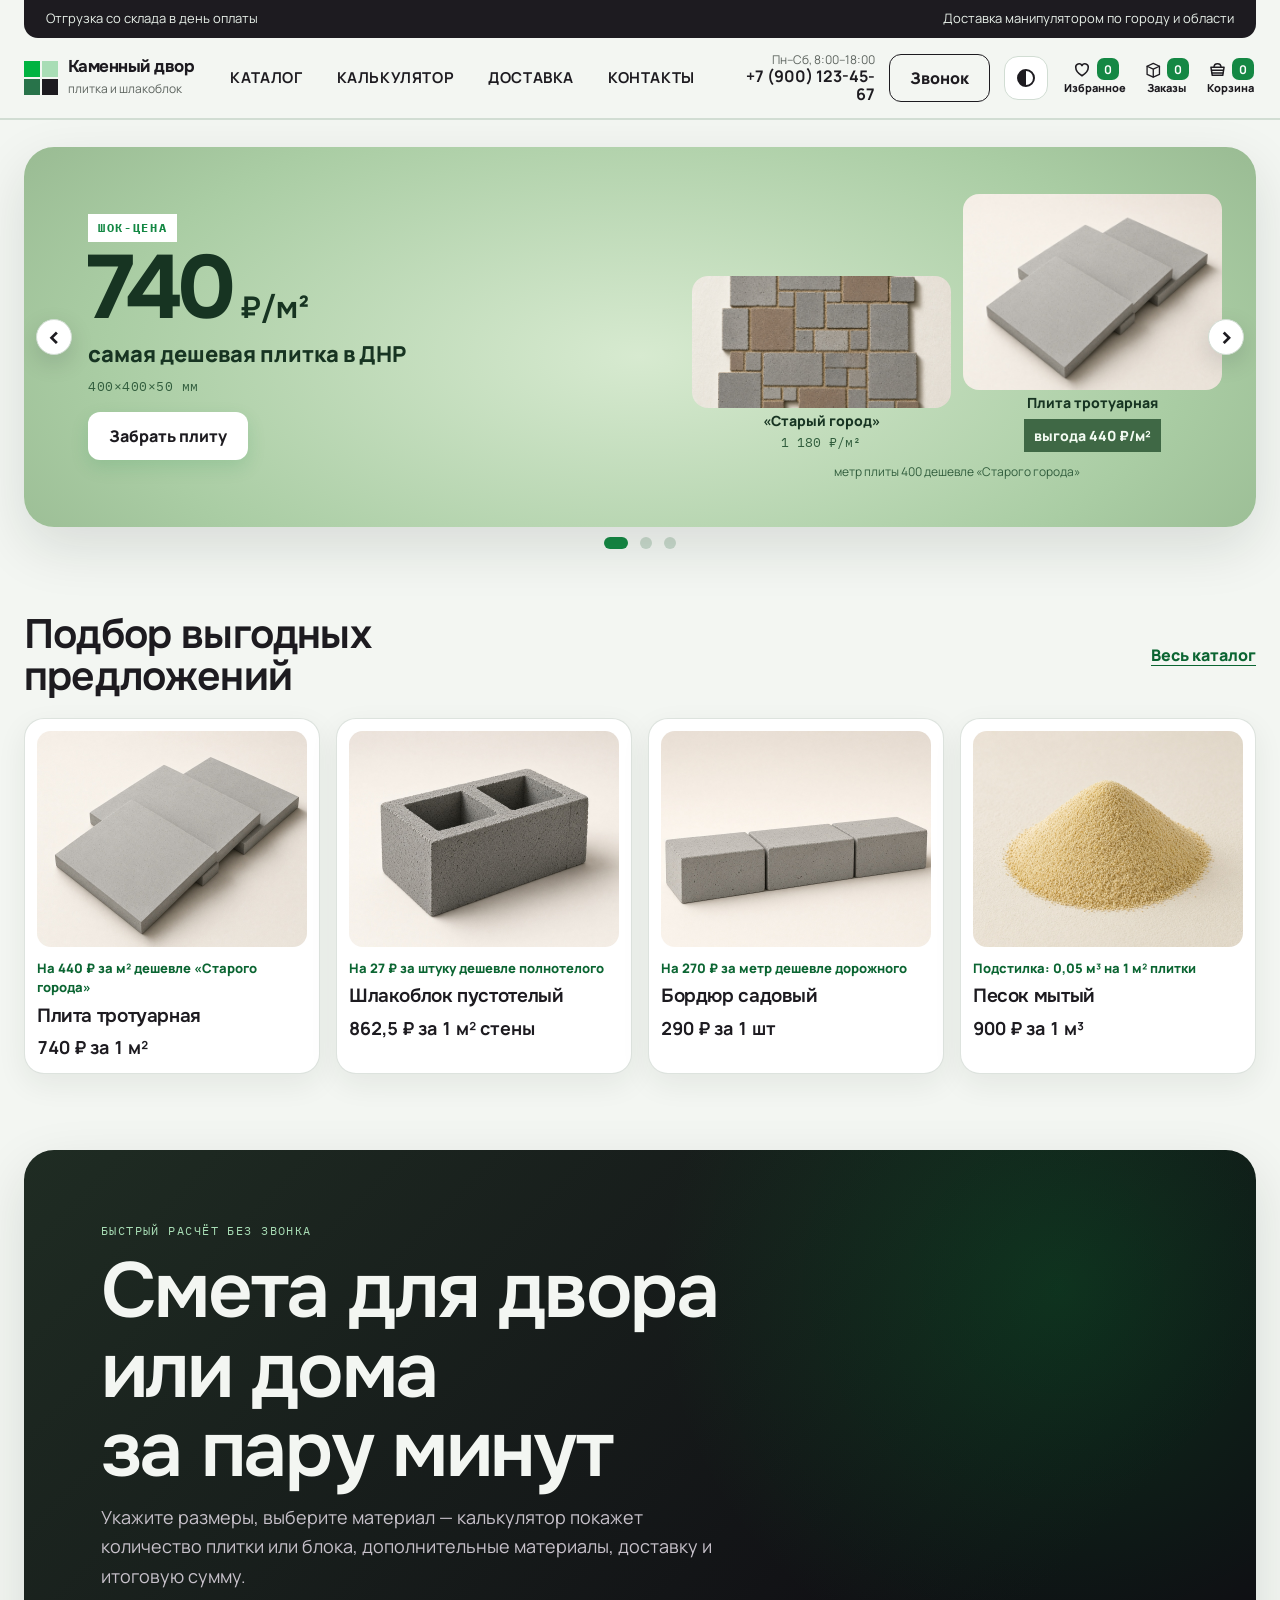
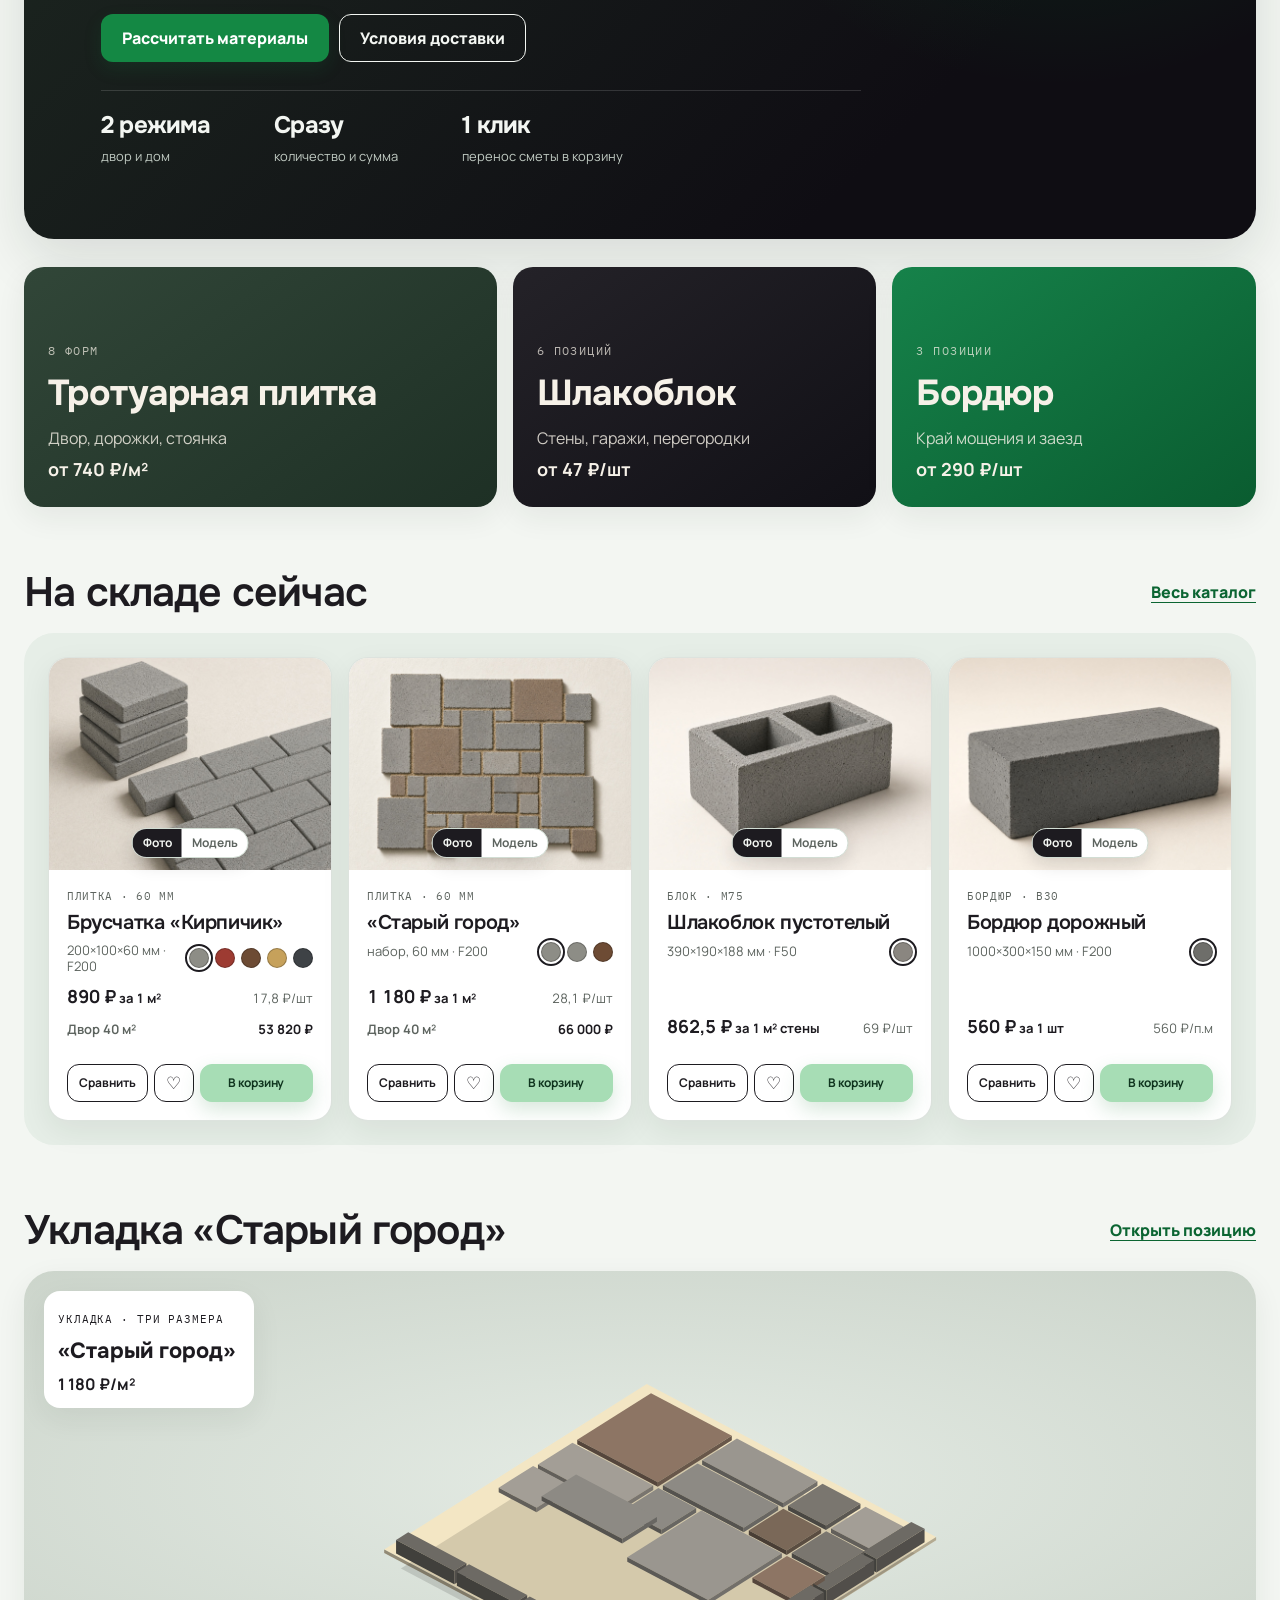
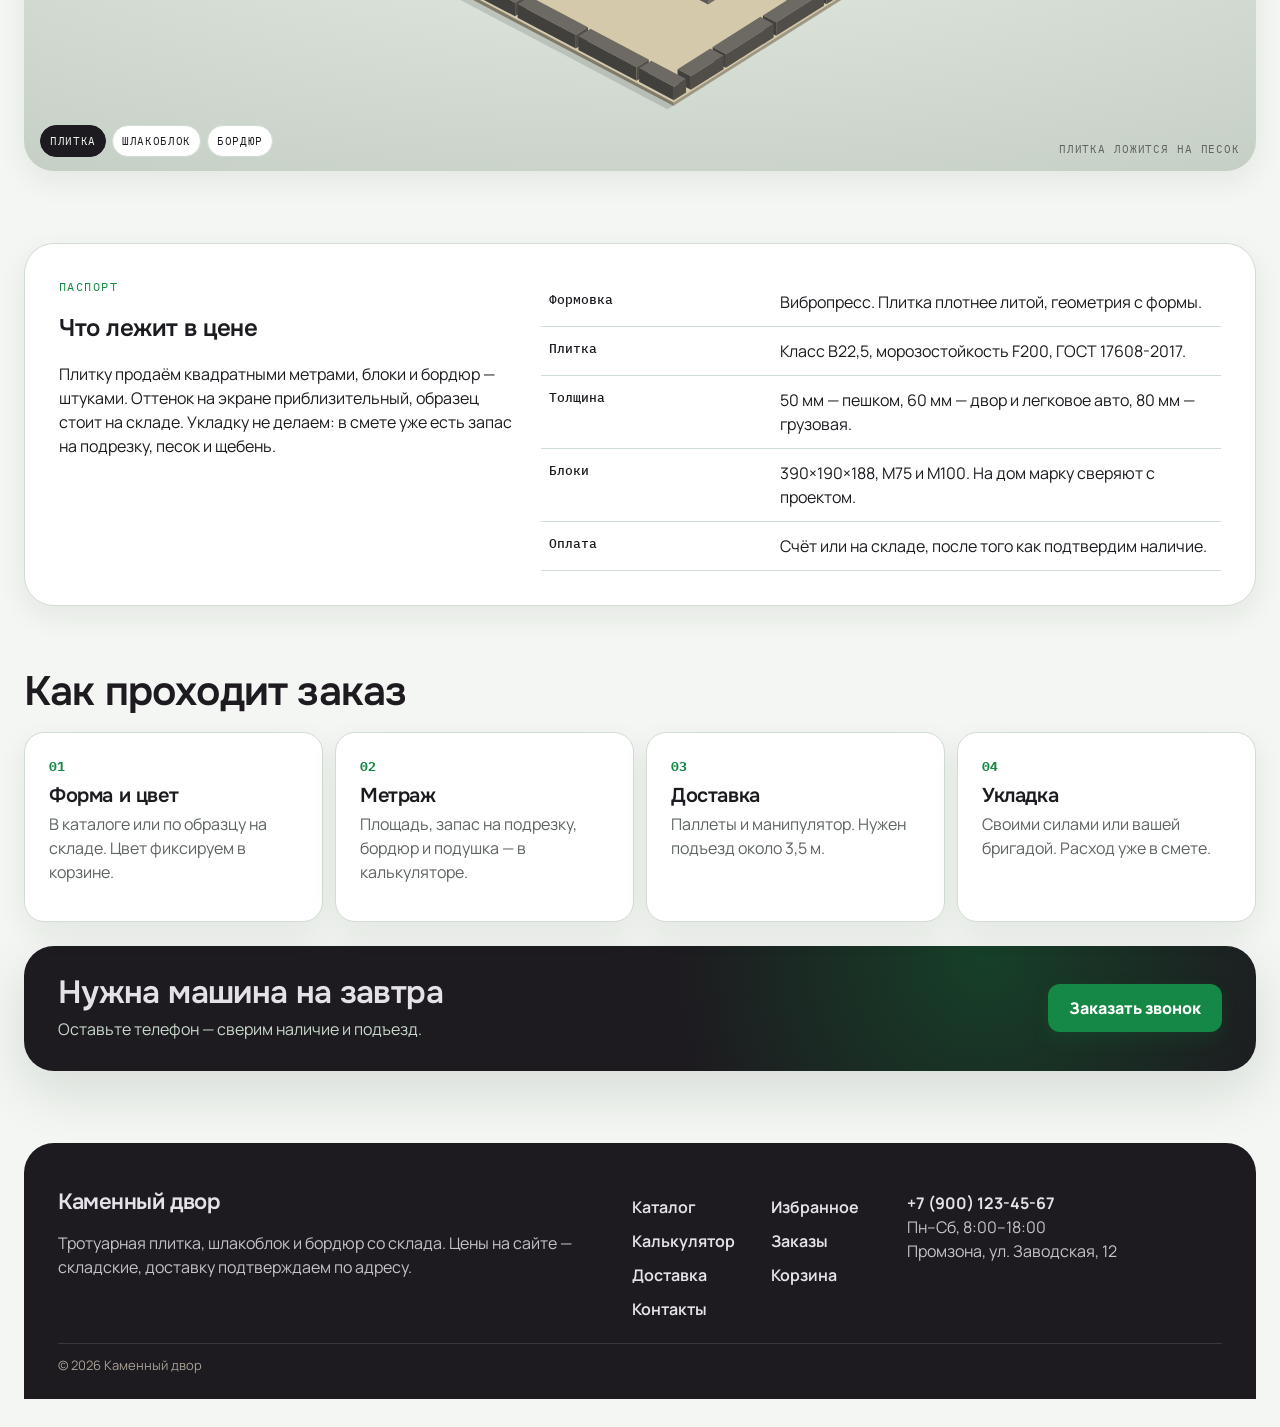
==== commit 7b4d7208: "Карточка товара: значок наличия только при отсутствии товара На карточках больше нет плашки «В налич" ====
--- a/index.html
+++ b/index.html
@@ -135,6 +135,6 @@
   <script src="js/copy.js?v=20261105-cart-email"></script>
   <script src="data/admin.js?v=20261110-products"></script>
   <script src="js/admin.js?v=20261110-products2"></script>
-  <script src="js/app.js?v=20261110-card-actions2"></script>
+  <script src="js/app.js?v=20261111-stock-badge"></script>
 </body>
 </html>
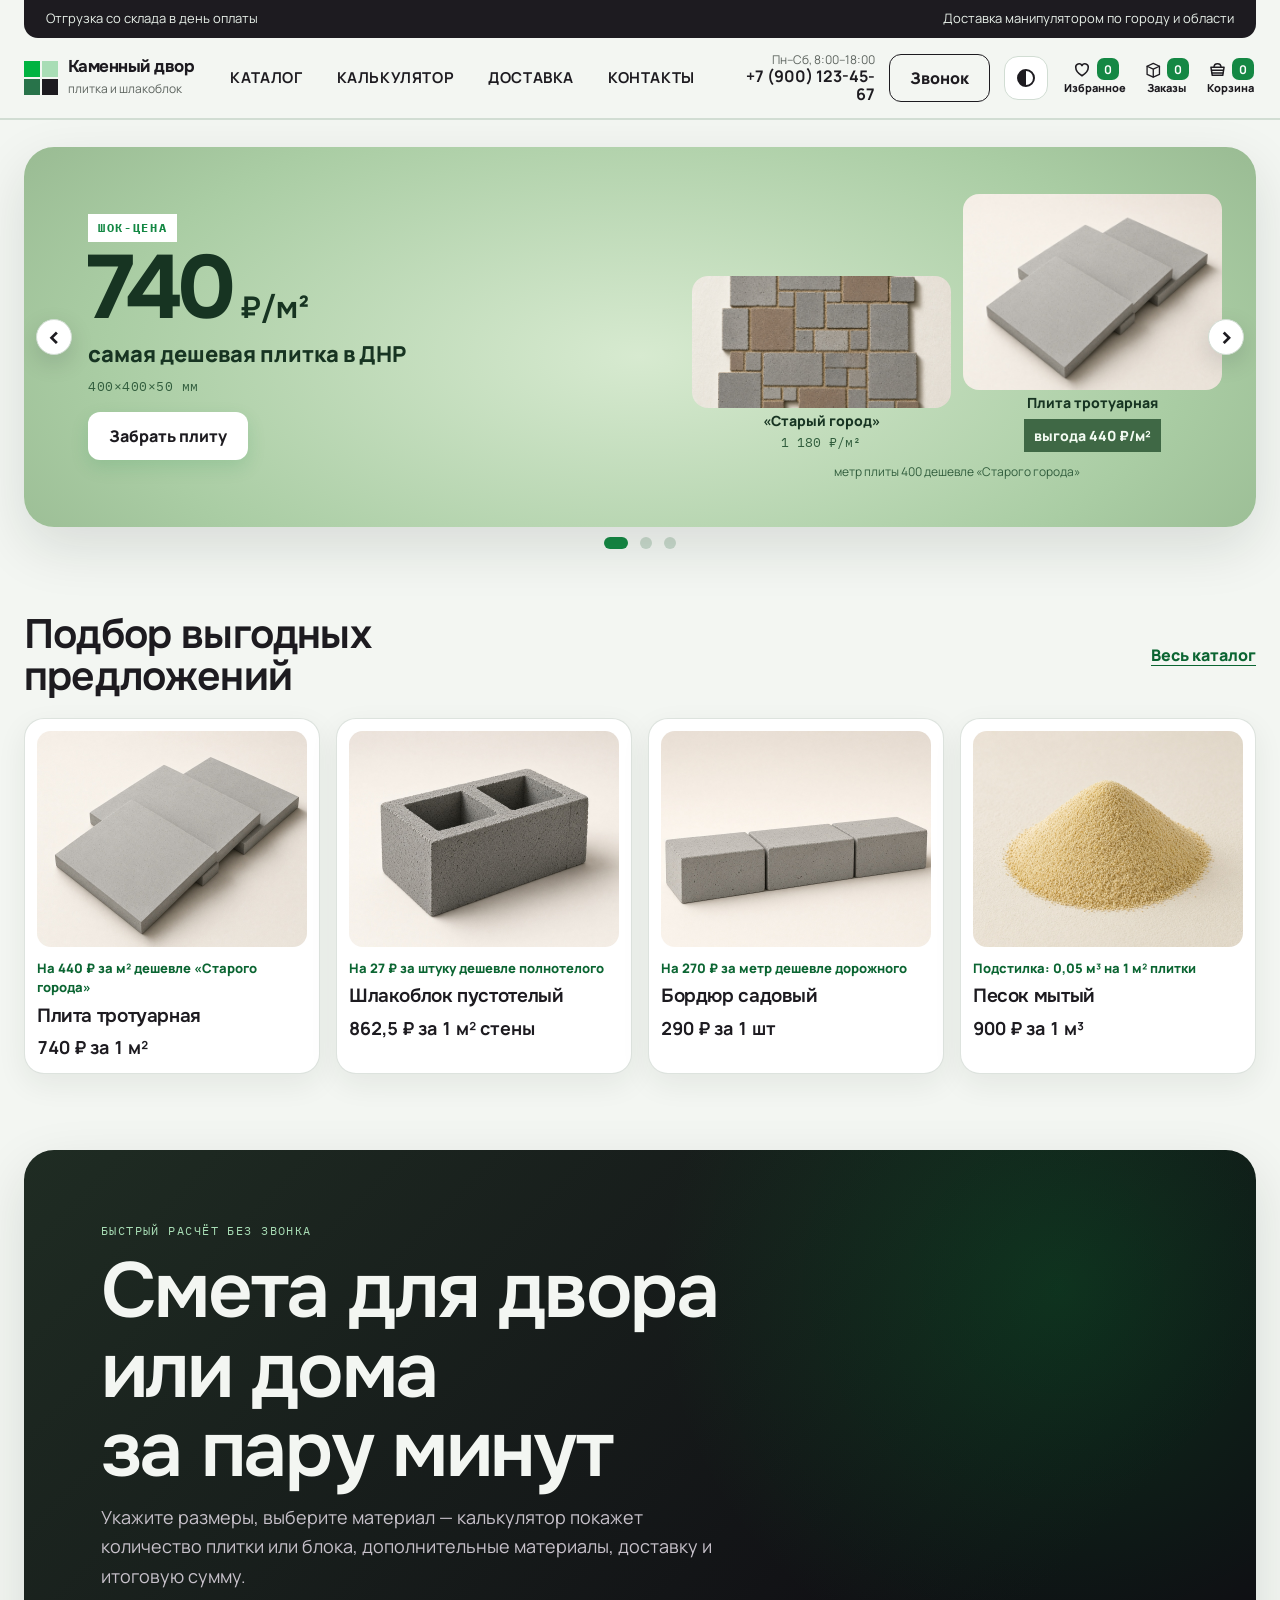
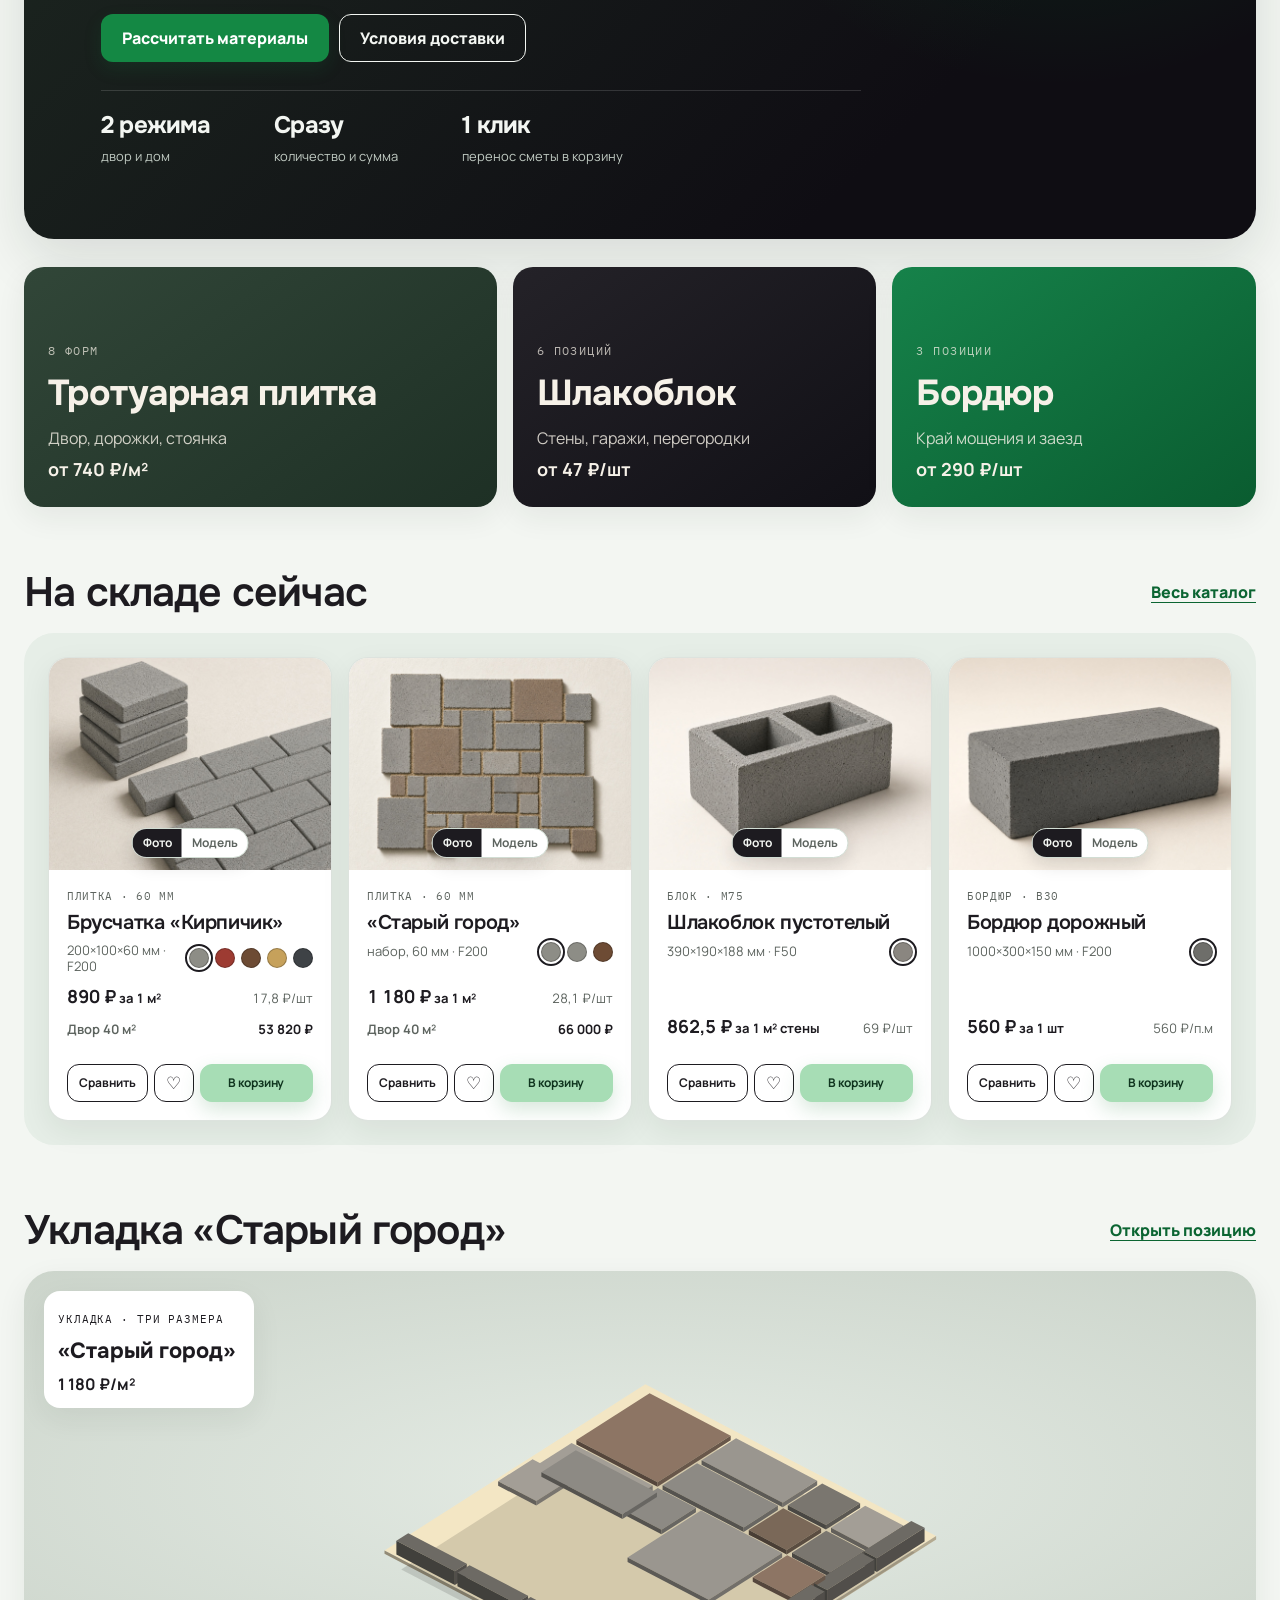
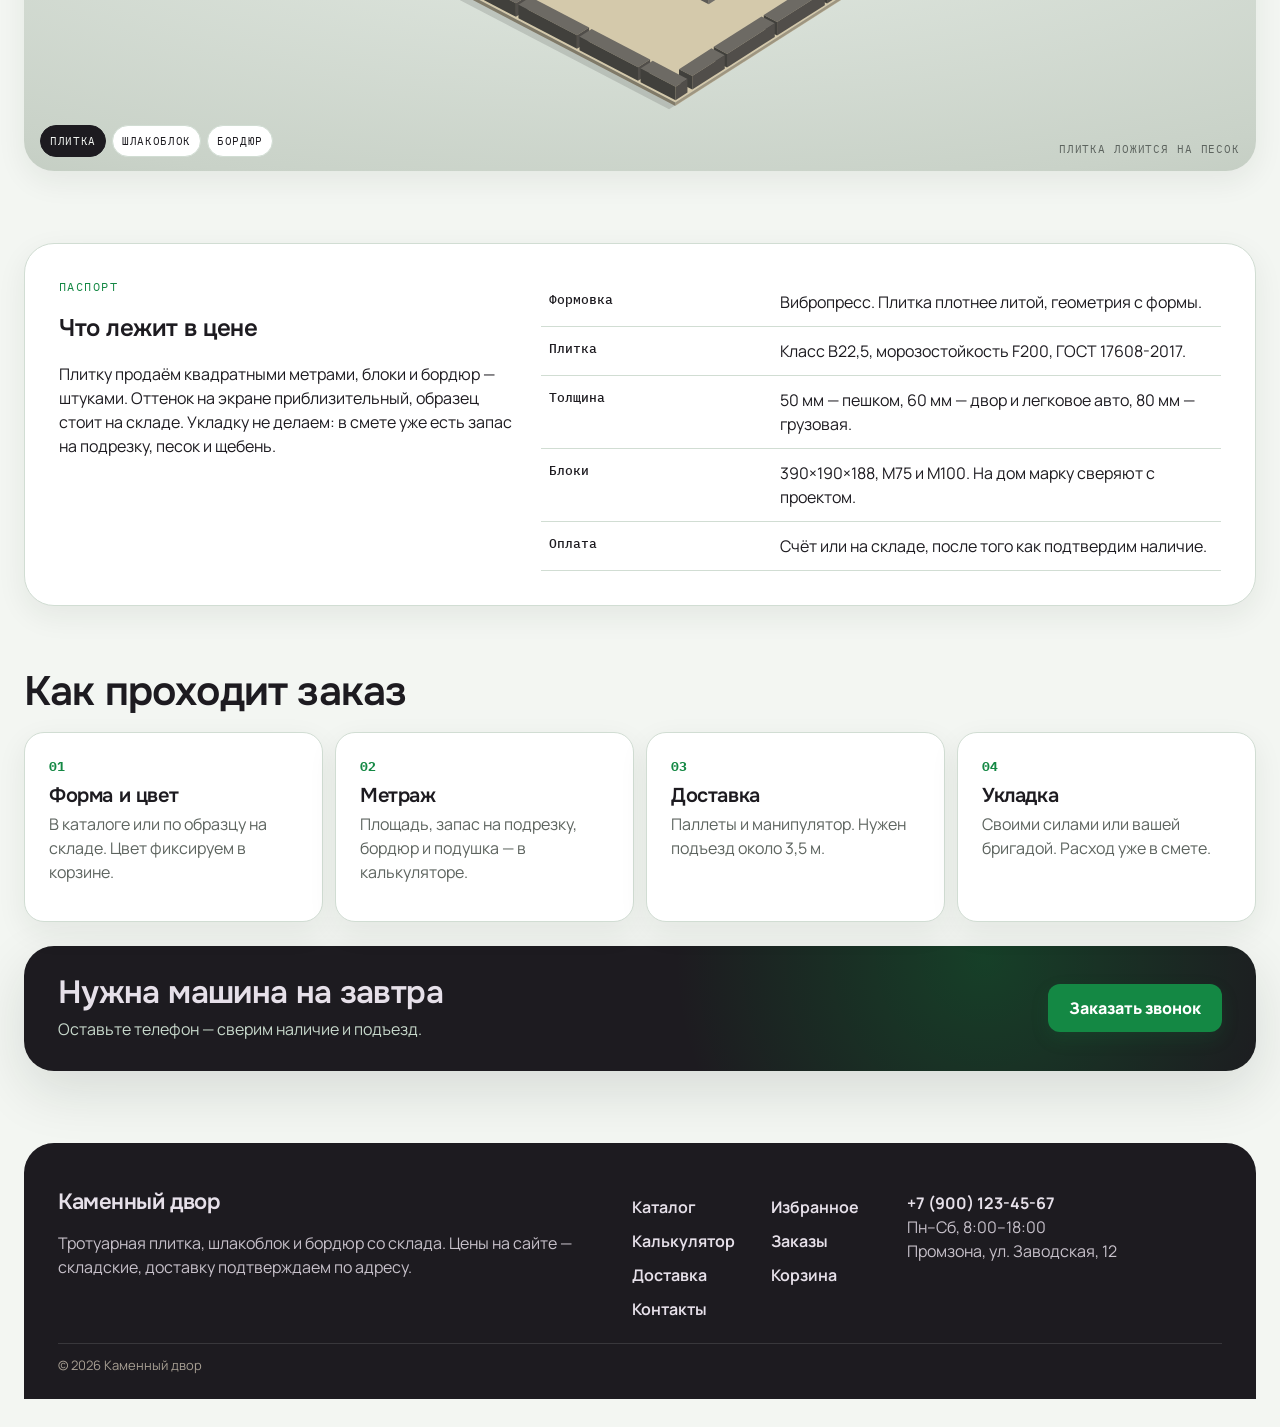
==== commit 93bd4012: "Убраны плашки наличия с карточек С карточек каталога удалена вся плашка статуса, включая «Под заказ," ====
--- a/index.html
+++ b/index.html
@@ -16,7 +16,7 @@
   <link rel="preconnect" href="https://fonts.googleapis.com">
   <link rel="preconnect" href="https://fonts.gstatic.com" crossorigin>
   <link href="https://fonts.googleapis.com/css2?family=IBM+Plex+Mono:wght@400;500&family=Manrope:wght@400;500;600;700;800&family=Onest:wght@500;600;700&display=swap" rel="stylesheet">
-  <link rel="stylesheet" href="css/styles.css?v=20261110-card-actions4">
+  <link rel="stylesheet" href="css/styles.css?v=20261111-stock-badge2">
   <link rel="stylesheet" href="css/admin.css?v=20261110-products">
 </head>
 <body>
@@ -135,6 +135,6 @@
   <script src="js/copy.js?v=20261105-cart-email"></script>
   <script src="data/admin.js?v=20261110-products"></script>
   <script src="js/admin.js?v=20261110-products2"></script>
-  <script src="js/app.js?v=20261111-stock-badge"></script>
+  <script src="js/app.js?v=20261111-stock-badge2"></script>
 </body>
 </html>
--- a/css/styles.css
+++ b/css/styles.css
@@ -1319,8 +1319,6 @@
   font-weight: 800;
   padding: 3px 7px;
 }
-
-.badge-wait { background: var(--ink); color: var(--paper); }
 
 .card-body { padding: 12px 12px 14px; display: flex; flex-direction: column; gap: 6px; flex: 1; }
 .card-body h3 { margin: 0; font-size: 18px; }
@@ -2542,7 +2540,6 @@
   .steps, .with-grid, .deals { grid-template-columns: 1fr; }
   .grid { grid-template-columns: 1fr 1fr; gap: 8px; }
   .card { border-radius: 16px; }
-  .card .badge { top: 6px; left: 6px; font-size: 10px; padding: 2px 6px; }
   .card .view-switch { bottom: 6px; }
   .card .view-btn { min-height: 24px; padding: 0 8px; font-size: 11px; }
   .card .card-body { padding: 8px 8px 10px; gap: 4px; }
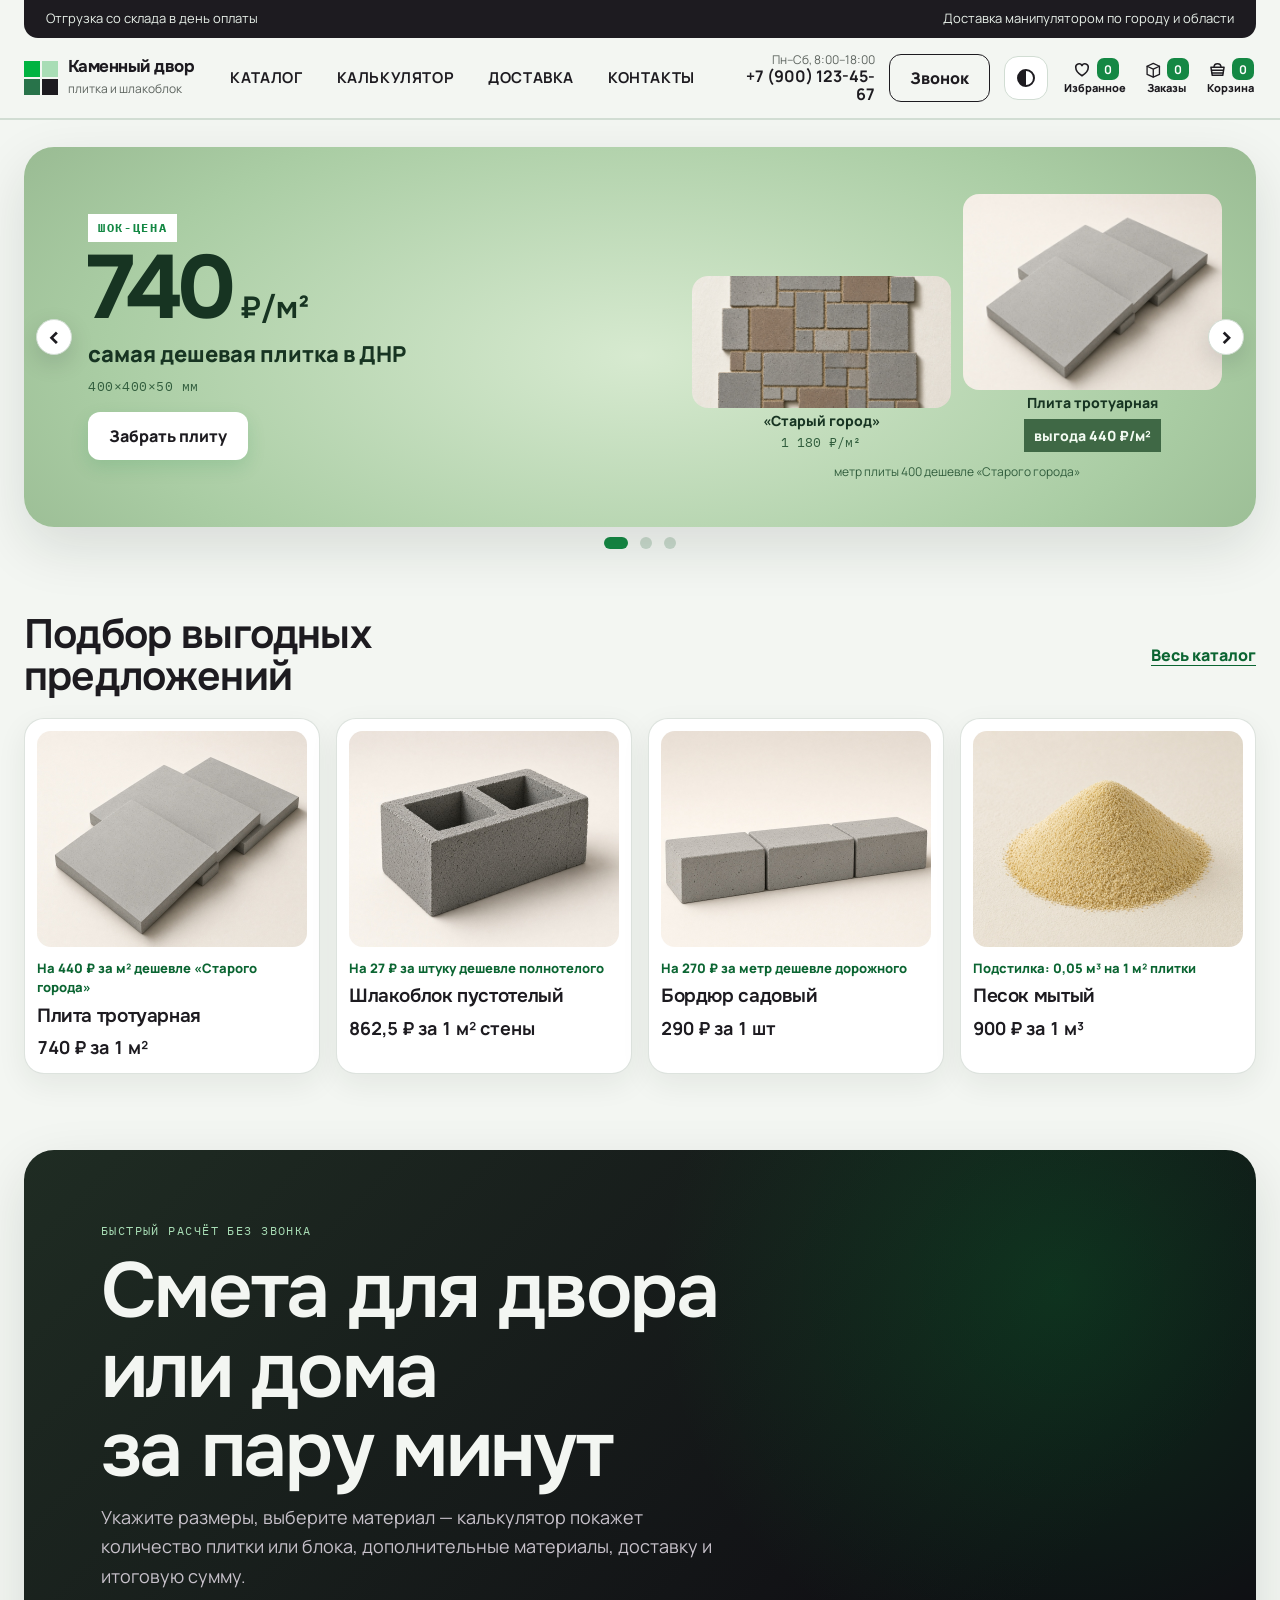
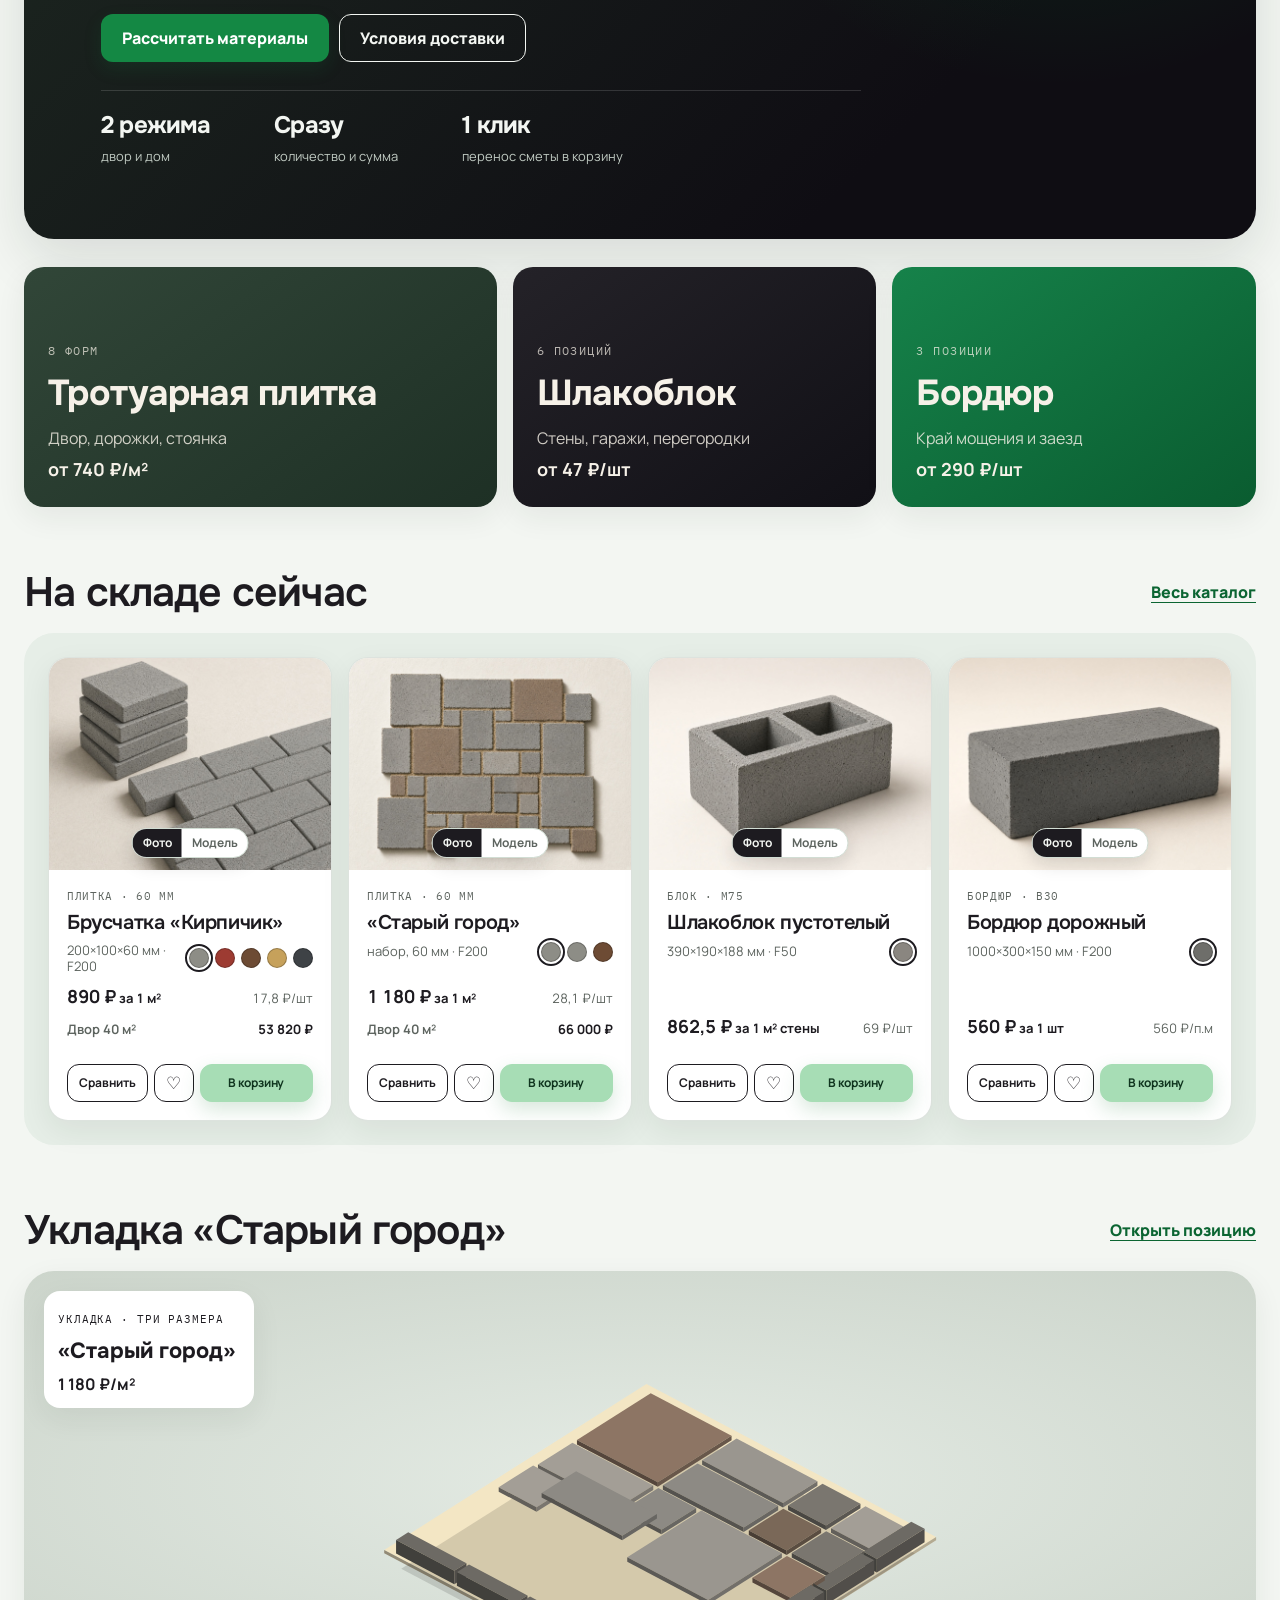
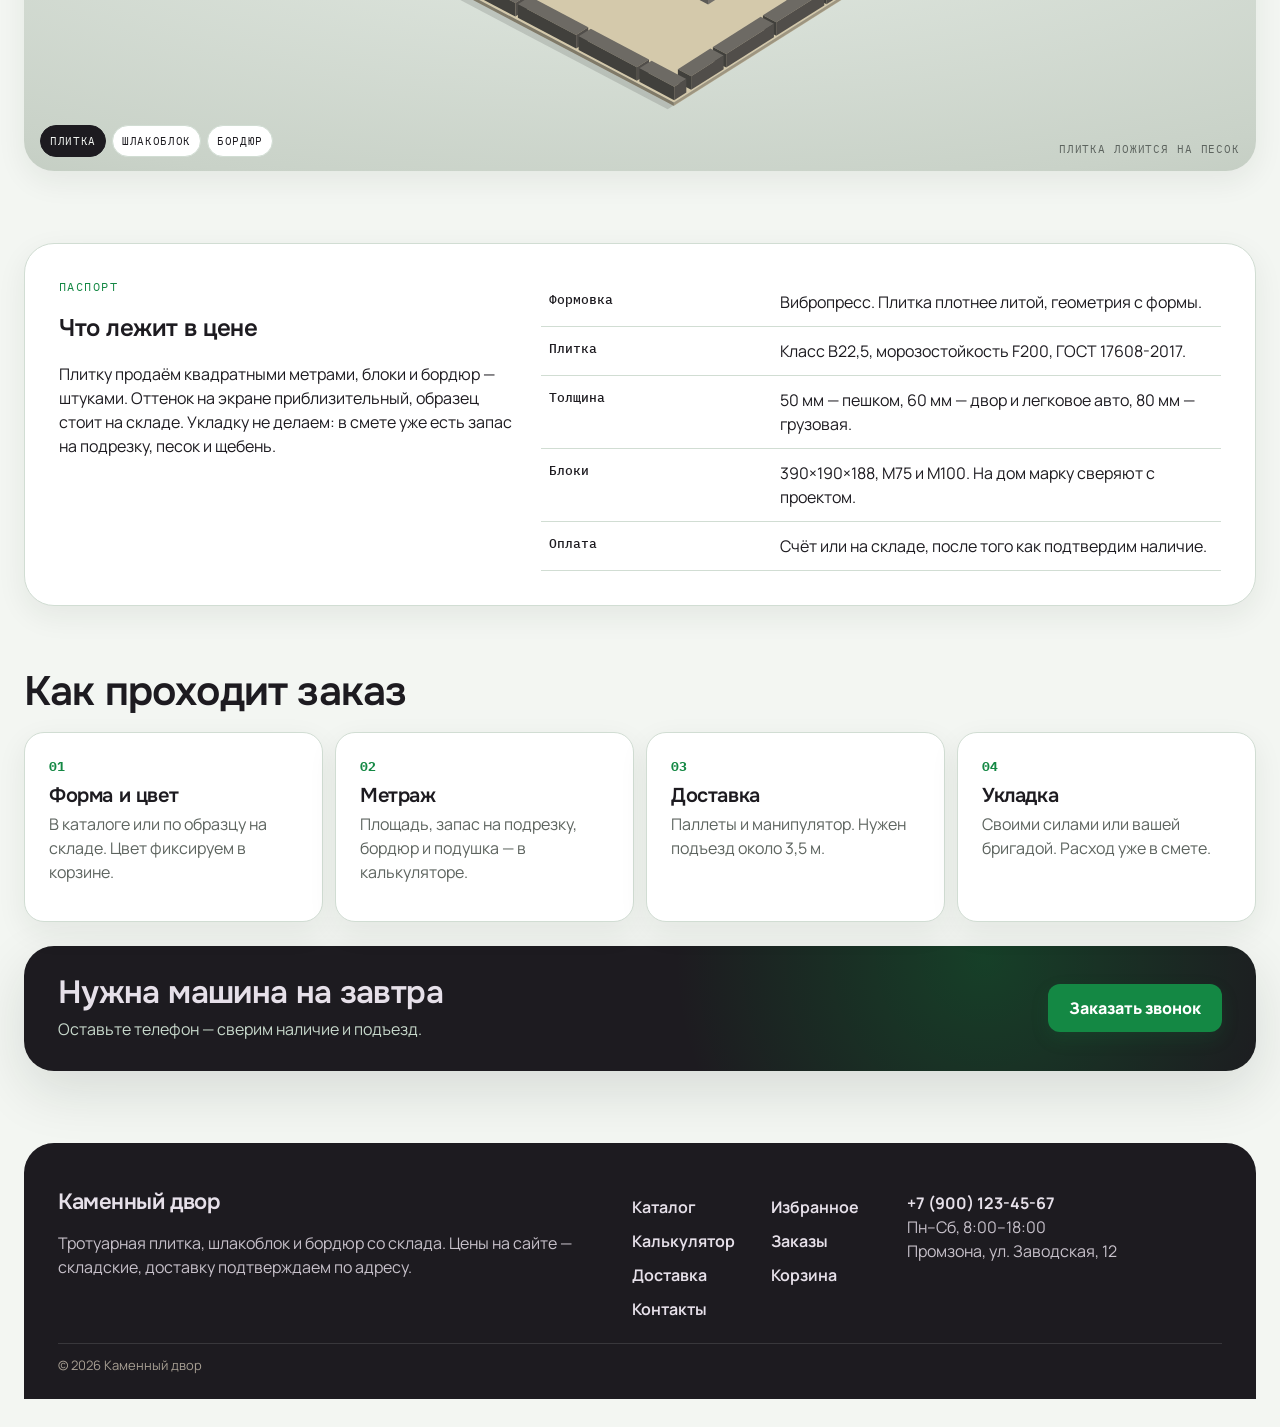
==== commit 7c2f5a0f: "Возвращён значок «Нет на складе» Плашка «В наличии» и «Под заказ, 3 дня» на карточках не показываетс" ====
--- a/index.html
+++ b/index.html
@@ -16,7 +16,7 @@
   <link rel="preconnect" href="https://fonts.googleapis.com">
   <link rel="preconnect" href="https://fonts.gstatic.com" crossorigin>
   <link href="https://fonts.googleapis.com/css2?family=IBM+Plex+Mono:wght@400;500&family=Manrope:wght@400;500;600;700;800&family=Onest:wght@500;600;700&display=swap" rel="stylesheet">
-  <link rel="stylesheet" href="css/styles.css?v=20261111-stock-badge2">
+  <link rel="stylesheet" href="css/styles.css?v=20261111-stock-badge3">
   <link rel="stylesheet" href="css/admin.css?v=20261110-products">
 </head>
 <body>
@@ -135,6 +135,6 @@
   <script src="js/copy.js?v=20261105-cart-email"></script>
   <script src="data/admin.js?v=20261110-products"></script>
   <script src="js/admin.js?v=20261110-products2"></script>
-  <script src="js/app.js?v=20261111-stock-badge2"></script>
+  <script src="js/app.js?v=20261111-stock-badge3"></script>
 </body>
 </html>
--- a/css/styles.css
+++ b/css/styles.css
@@ -1319,6 +1319,8 @@
   font-weight: 800;
   padding: 3px 7px;
 }
+
+.badge-wait { background: var(--ink); color: var(--paper); }
 
 .card-body { padding: 12px 12px 14px; display: flex; flex-direction: column; gap: 6px; flex: 1; }
 .card-body h3 { margin: 0; font-size: 18px; }
@@ -2540,6 +2542,7 @@
   .steps, .with-grid, .deals { grid-template-columns: 1fr; }
   .grid { grid-template-columns: 1fr 1fr; gap: 8px; }
   .card { border-radius: 16px; }
+  .card .badge { top: 6px; left: 6px; font-size: 10px; padding: 2px 6px; }
   .card .view-switch { bottom: 6px; }
   .card .view-btn { min-height: 24px; padding: 0 8px; font-size: 11px; }
   .card .card-body { padding: 8px 8px 10px; gap: 4px; }
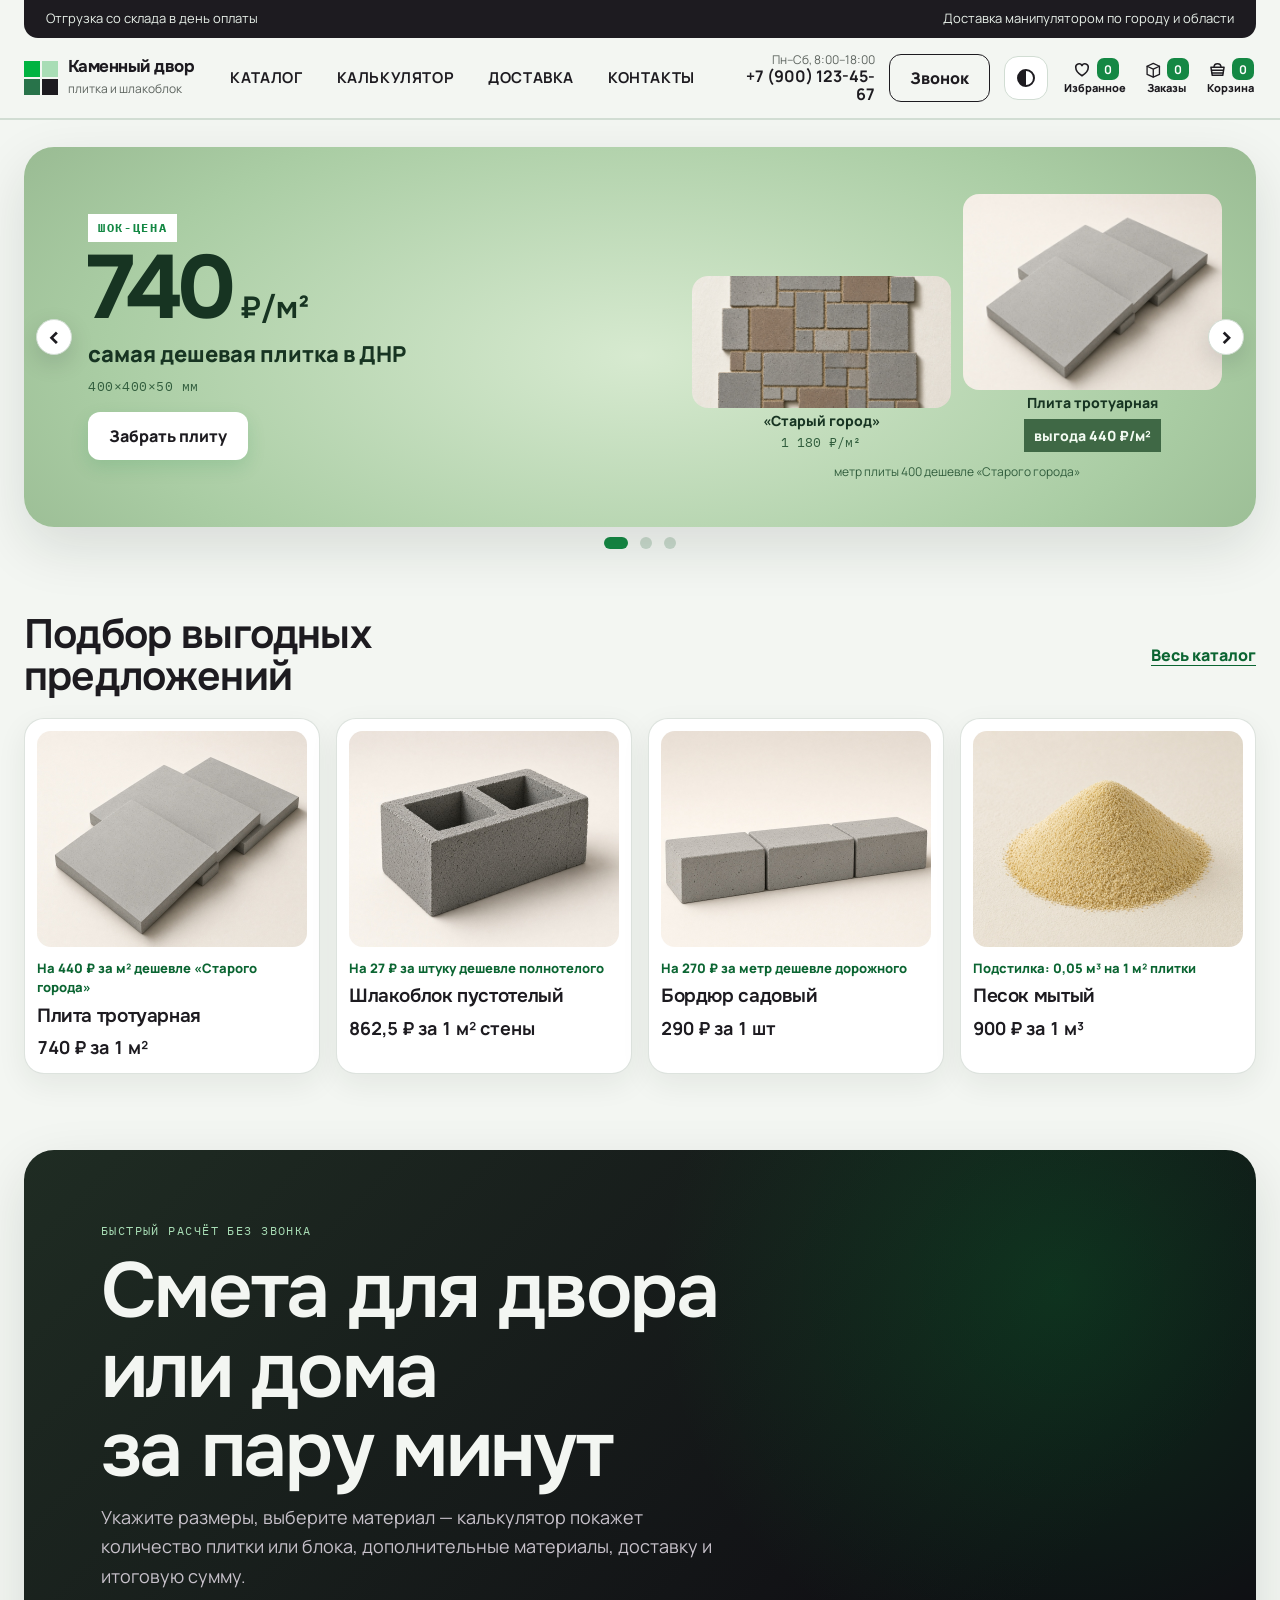
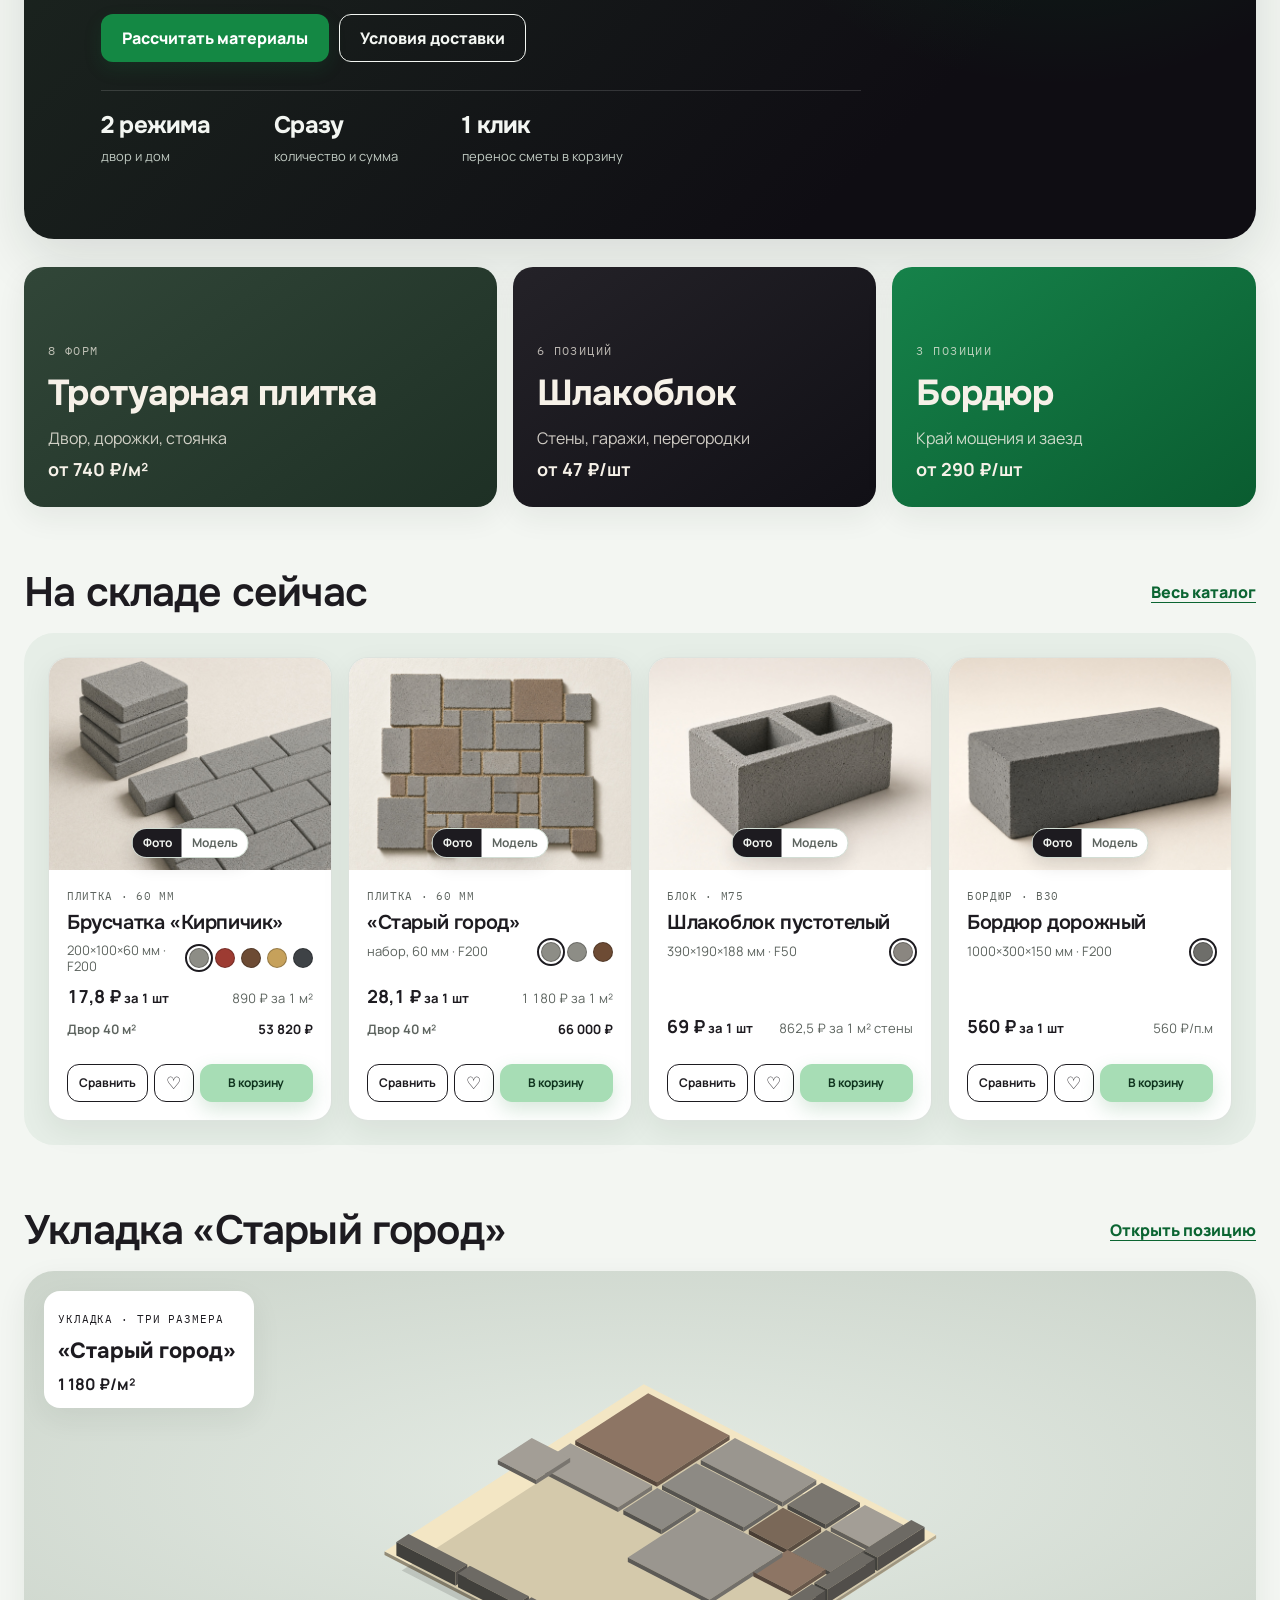
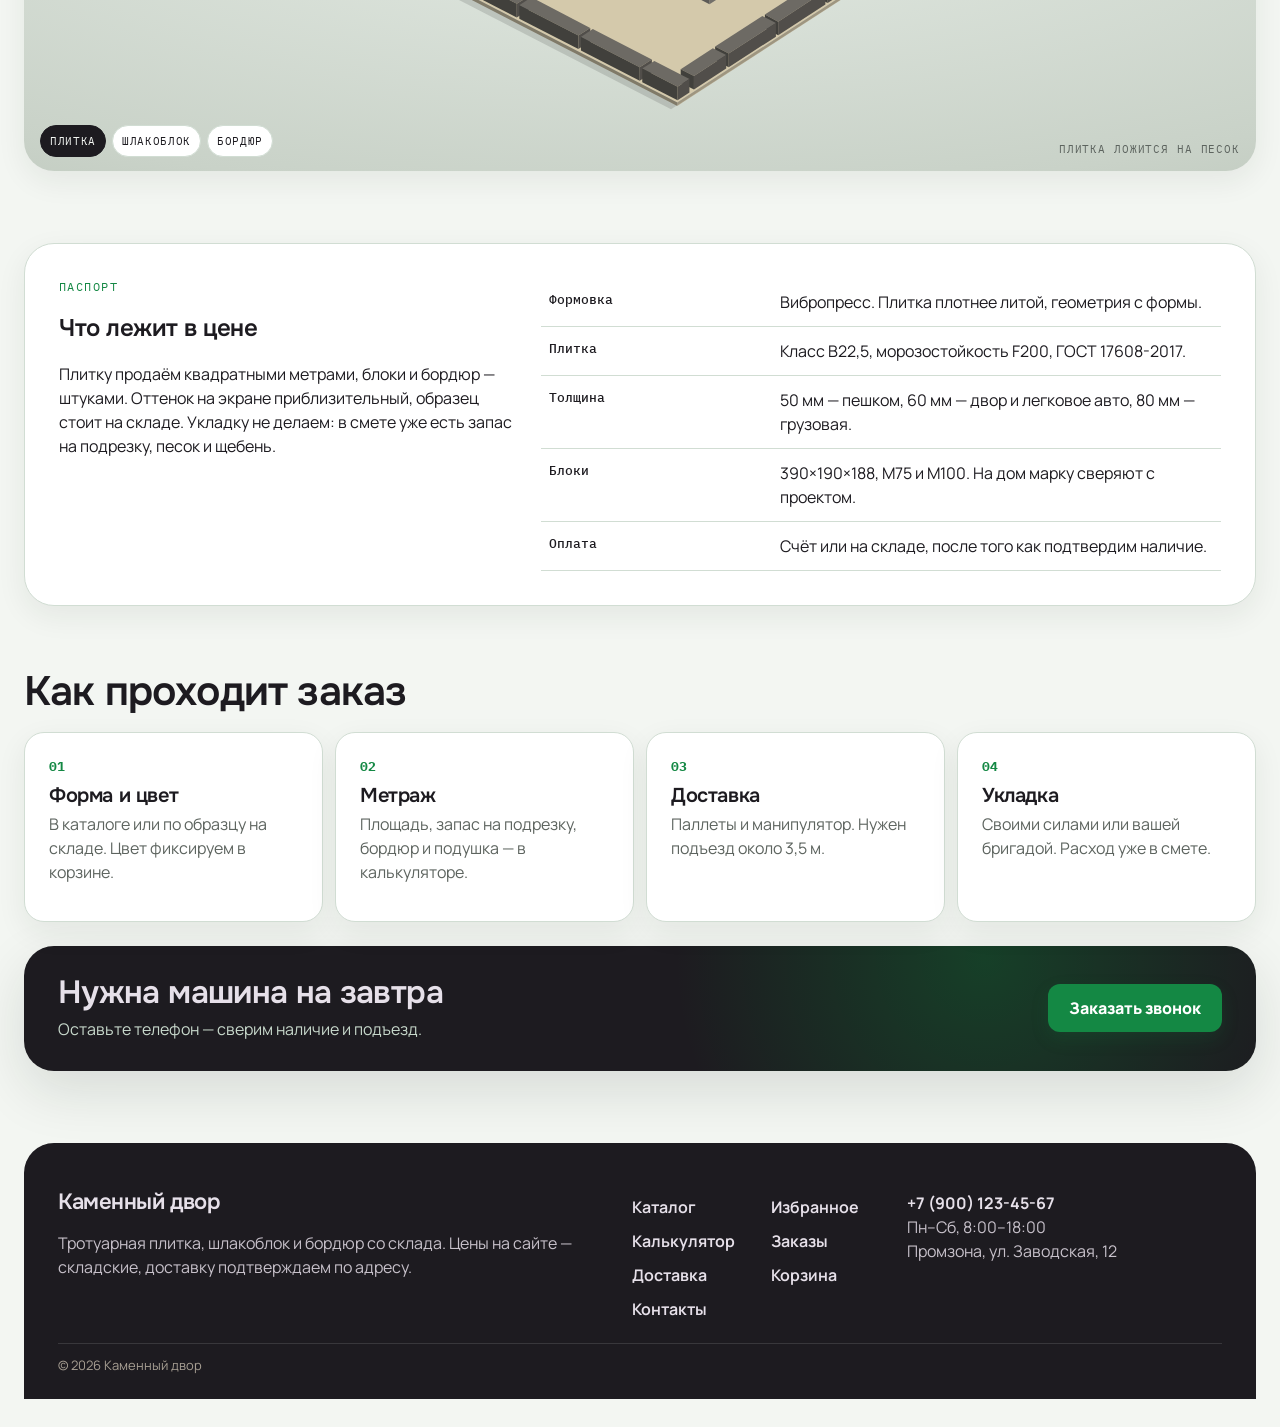
==== commit c56dce1a: "Карточки: цена за штуку главная, за м2 вторичная" ====
--- a/index.html
+++ b/index.html
@@ -135,6 +135,6 @@
   <script src="js/copy.js?v=20261105-cart-email"></script>
   <script src="data/admin.js?v=20261110-products"></script>
   <script src="js/admin.js?v=20261110-products2"></script>
-  <script src="js/app.js?v=20261111-stock-badge3"></script>
+  <script src="js/app.js?v=20261111-price-swap"></script>
 </body>
 </html>
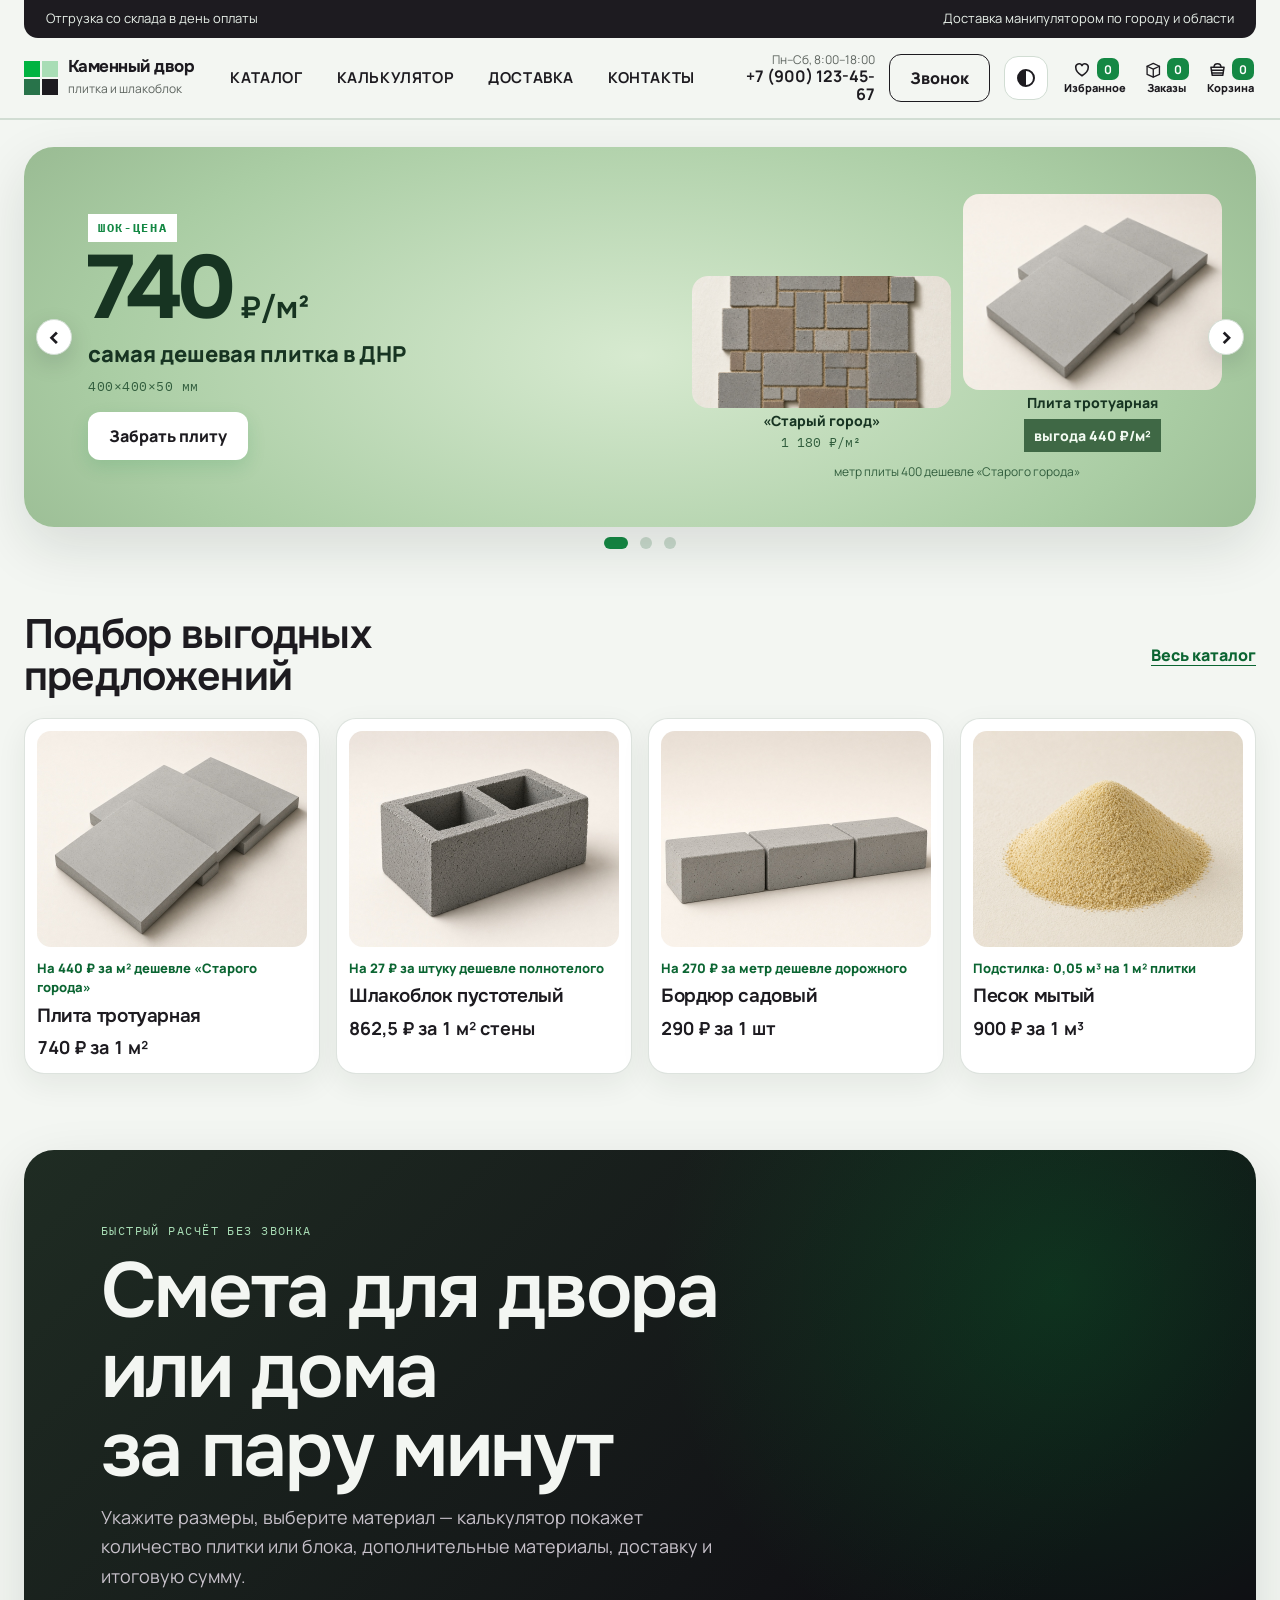
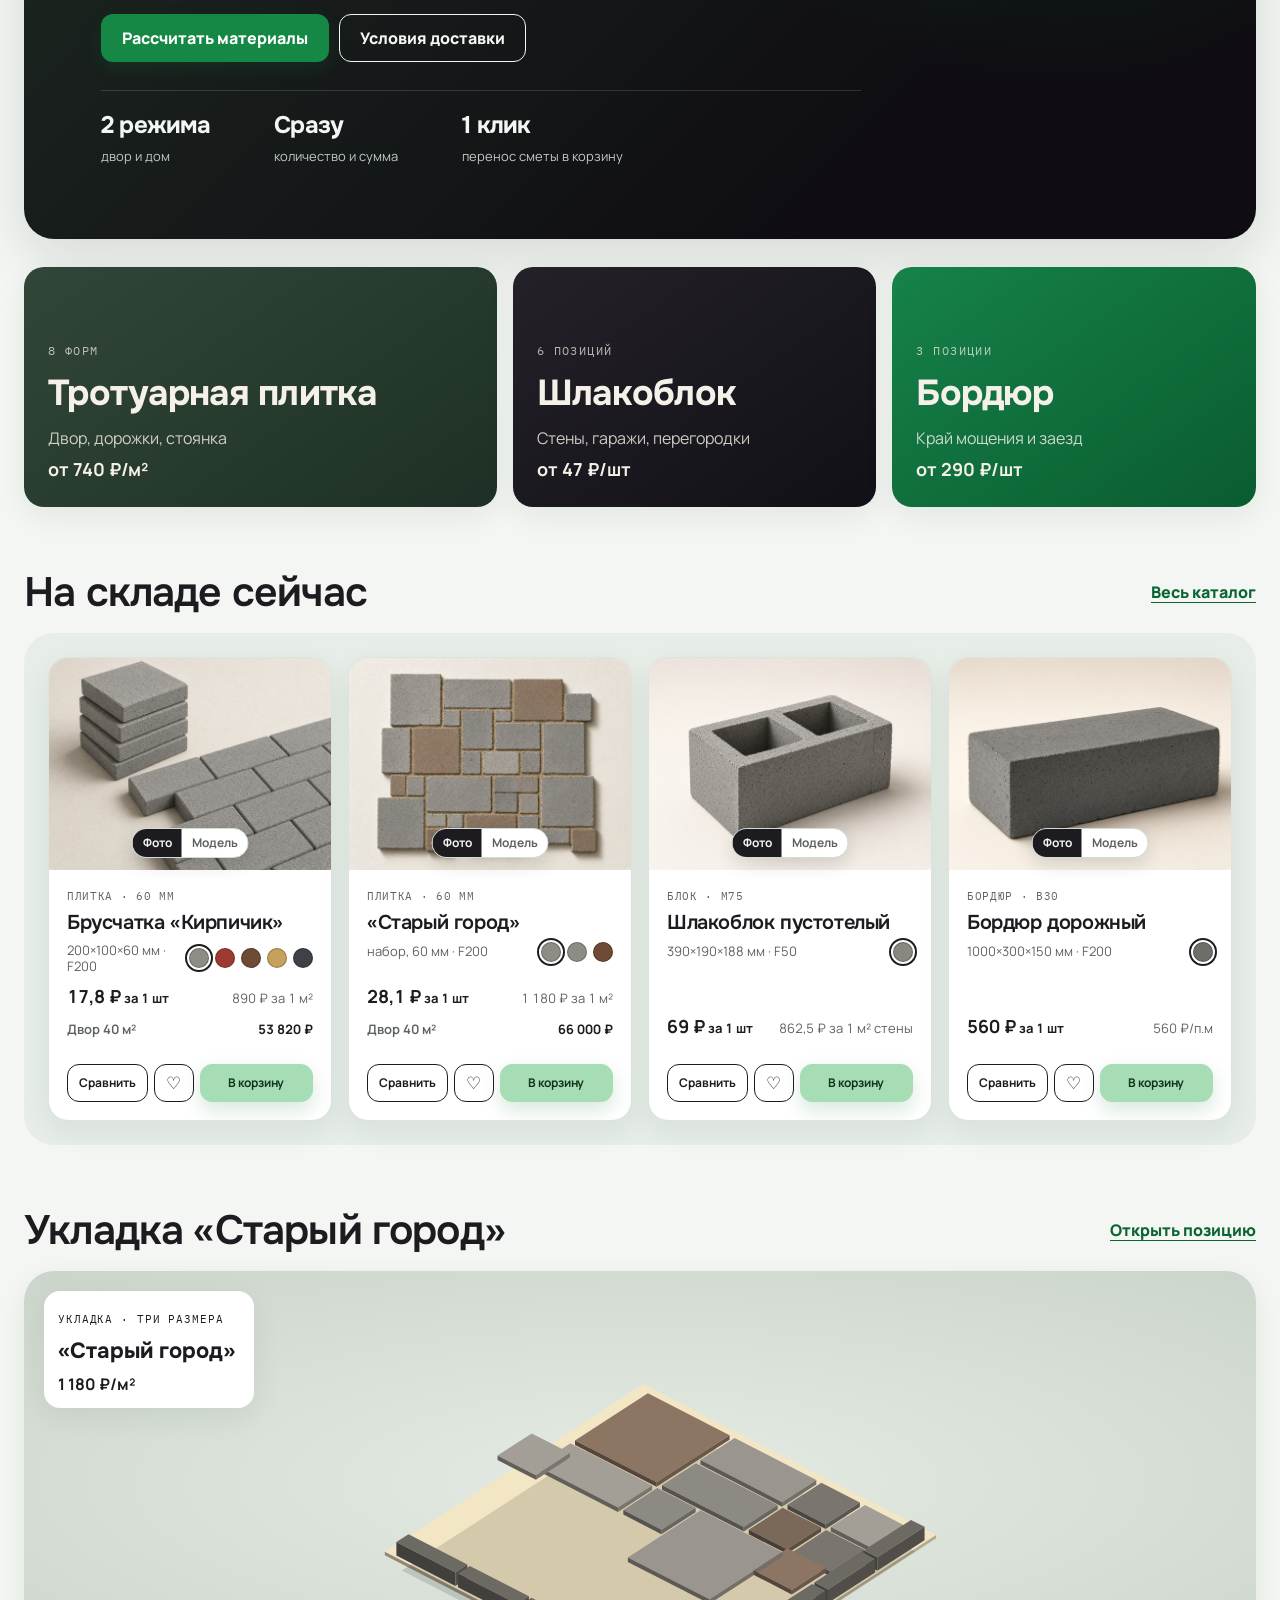
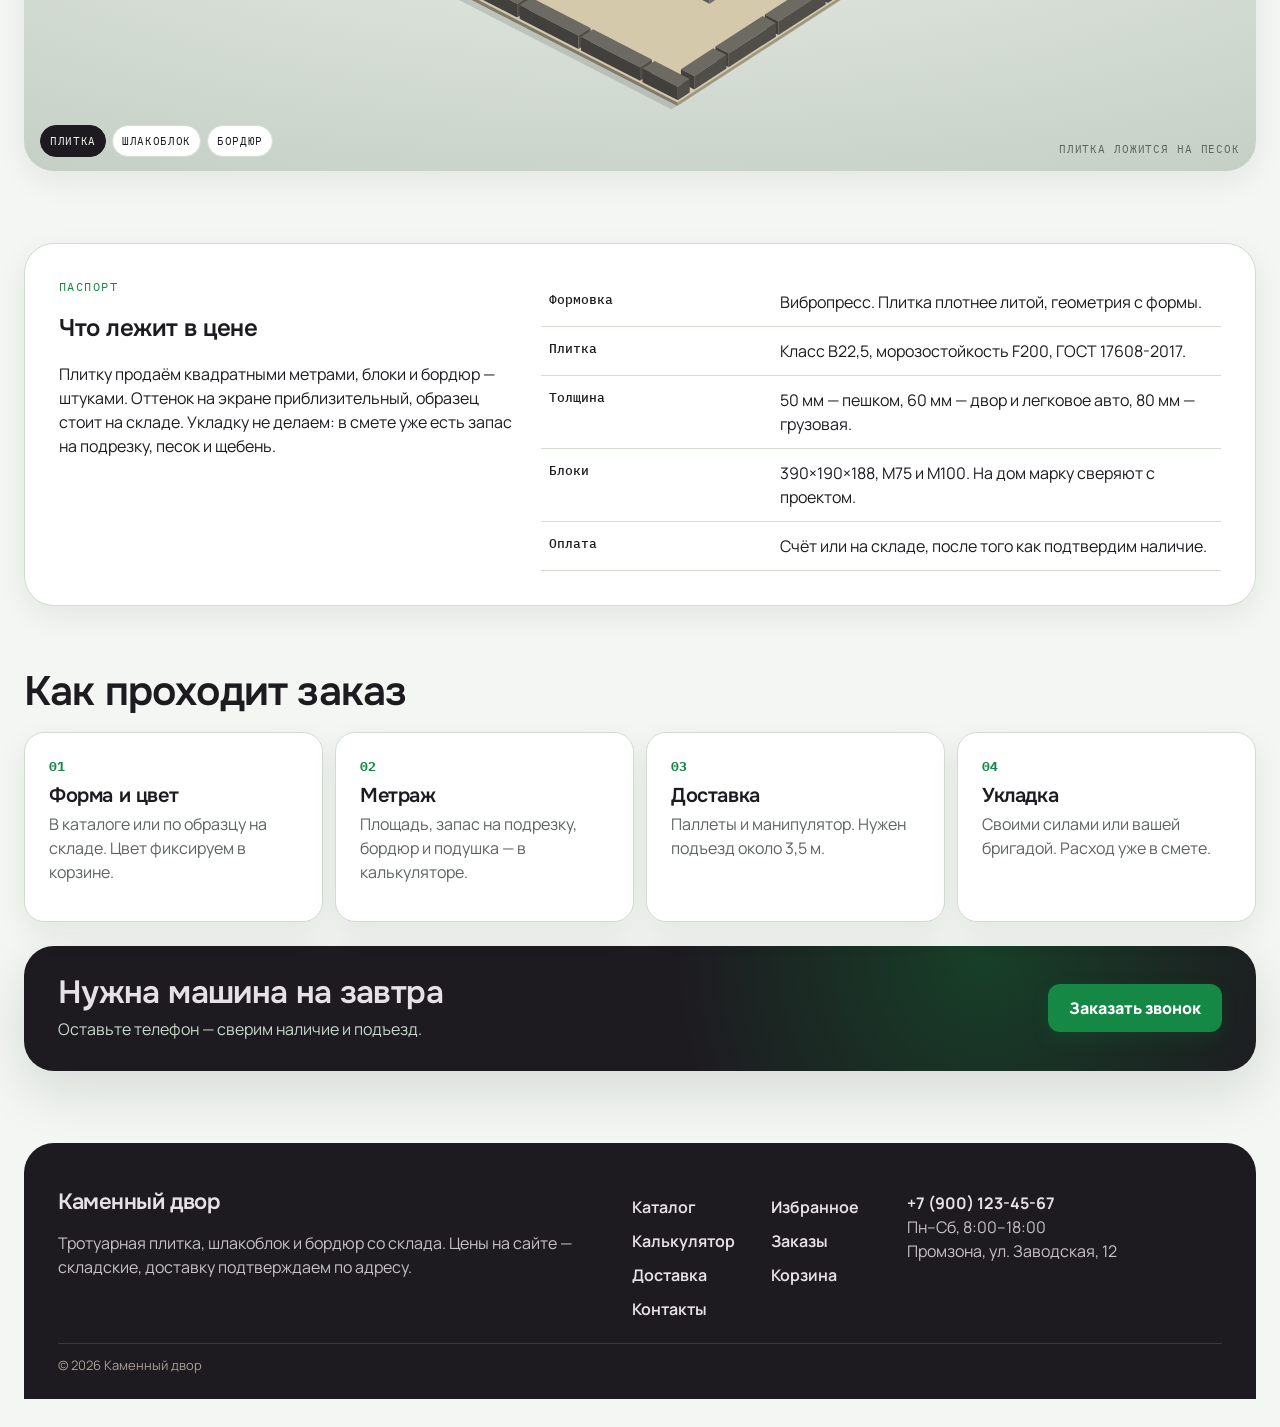
==== commit 590324ea: "Убрана кнопка «Привезти образцы»" ====
--- a/index.html
+++ b/index.html
@@ -107,34 +107,11 @@
       </div>
     </div>
   </div>
-  <div class="modal" id="sample" hidden>
-    <div class="modal-bg" data-action="close-modal"></div>
-    <div class="modal-card" role="dialog" aria-modal="true" aria-labelledby="sample-title">
-      <button type="button" class="modal-close" data-action="close-modal" aria-label="Закрыть">×</button>
-      <h2 id="sample-title">Привезти образцы</h2>
-      <p class="note" id="sample-hint">Можно выбрать до трёх позиций.</p>
-      <form id="sample-form">
-        <label class="field"><span>Имя</span><input name="name" autocomplete="name"></label>
-        <label class="field"><span>Телефон</span><input name="phone" autocomplete="tel" inputmode="tel"></label>
-        <label class="field"><span>Образец 1</span><select id="sample-1" name="s1"></select></label>
-        <label class="field"><span>Образец 2</span><select id="sample-2" name="s2"></select></label>
-        <label class="field"><span>Образец 3</span><select id="sample-3" name="s3"></select></label>
-        <label class="field"><span>Комментарий</span><input name="comment" placeholder="Куда привезти и когда удобно"></label>
-        <input type="hidden" name="colorNote" id="sample-color-note">
-        <p class="form-error" hidden></p>
-        <button class="btn" type="submit">Жду образцы</button>
-      </form>
-      <div id="sample-thanks" hidden>
-        <p></p>
-        <button type="button" class="btn btn-ink" data-action="close-modal">Закрыть</button>
-      </div>
-    </div>
-  </div>
   <noscript><p class="wrap">Включите JavaScript: каталог собирается в браузере.</p></noscript>
   <script src="js/data.js"></script>
   <script src="js/copy.js?v=20261105-cart-email"></script>
   <script src="data/admin.js?v=20261110-products"></script>
   <script src="js/admin.js?v=20261110-products2"></script>
-  <script src="js/app.js?v=20261111-price-swap"></script>
+  <script src="js/app.js?v=20261111-no-sample"></script>
 </body>
 </html>
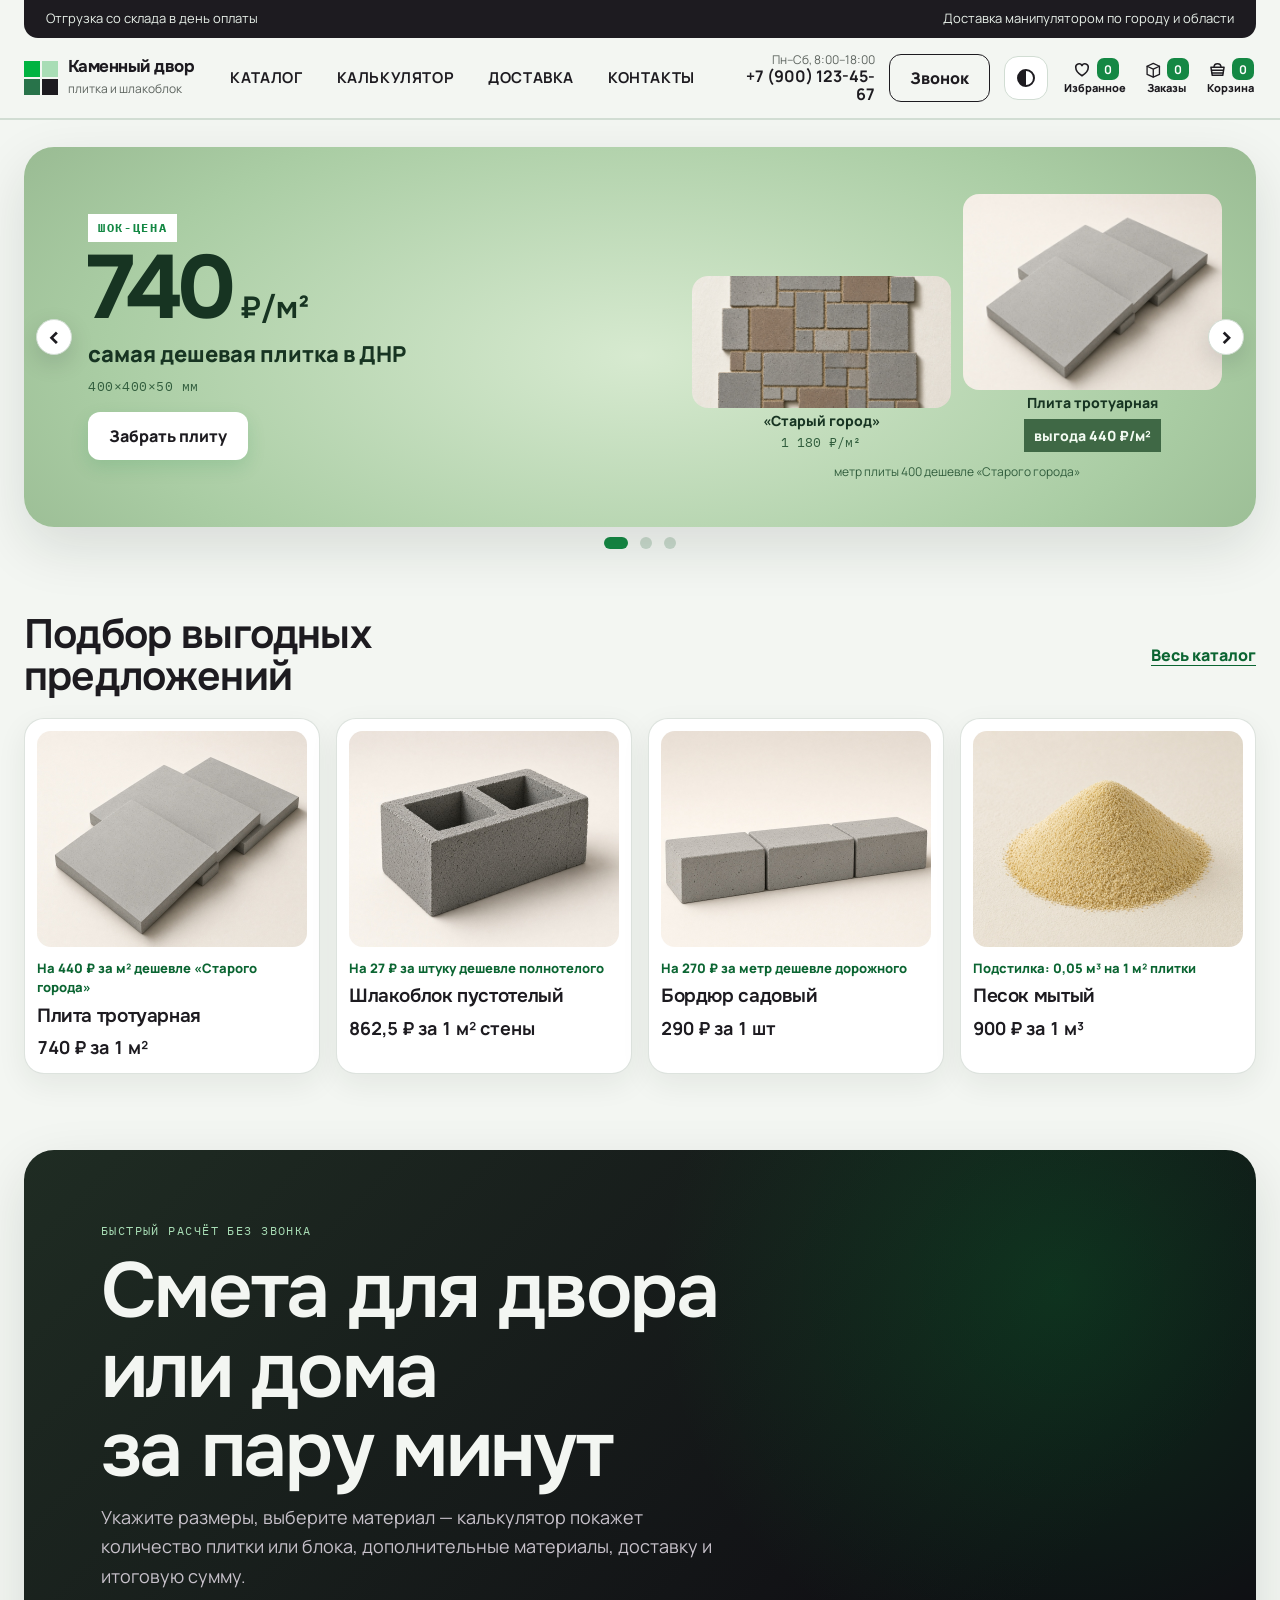
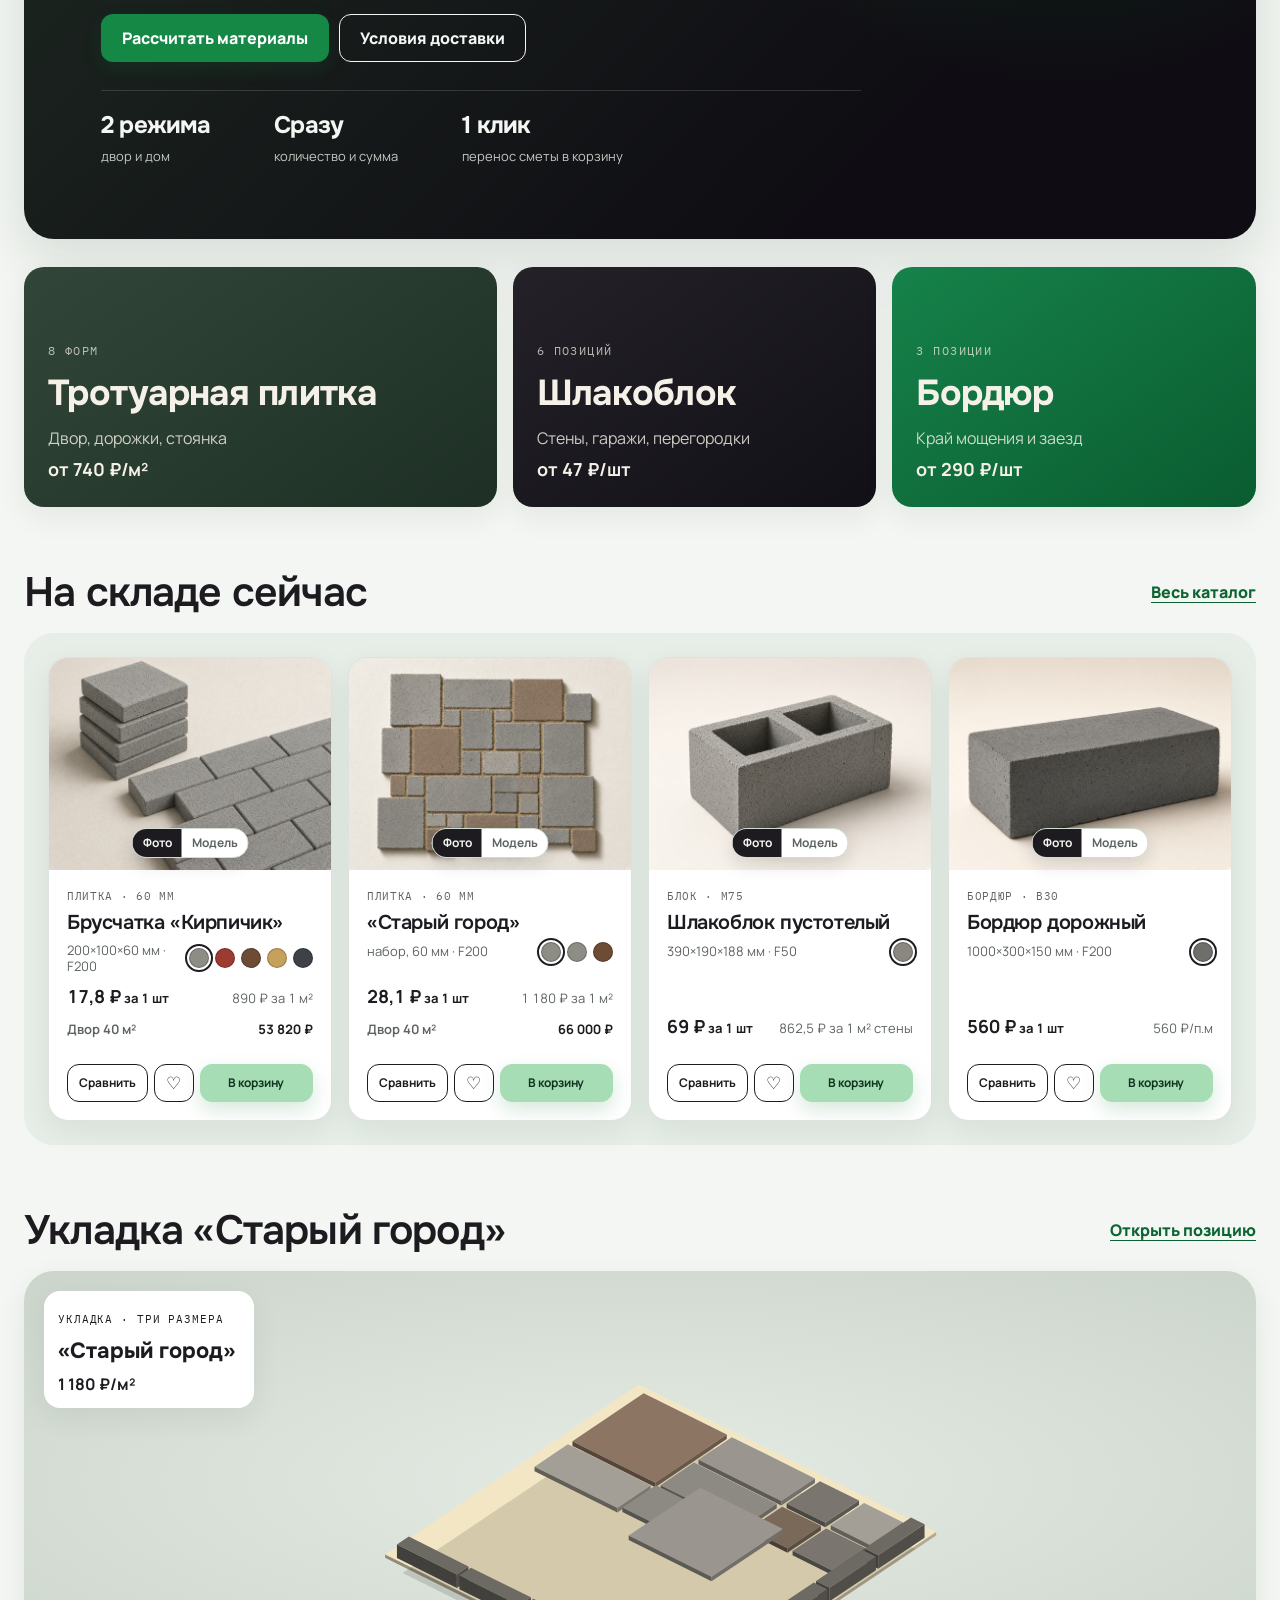
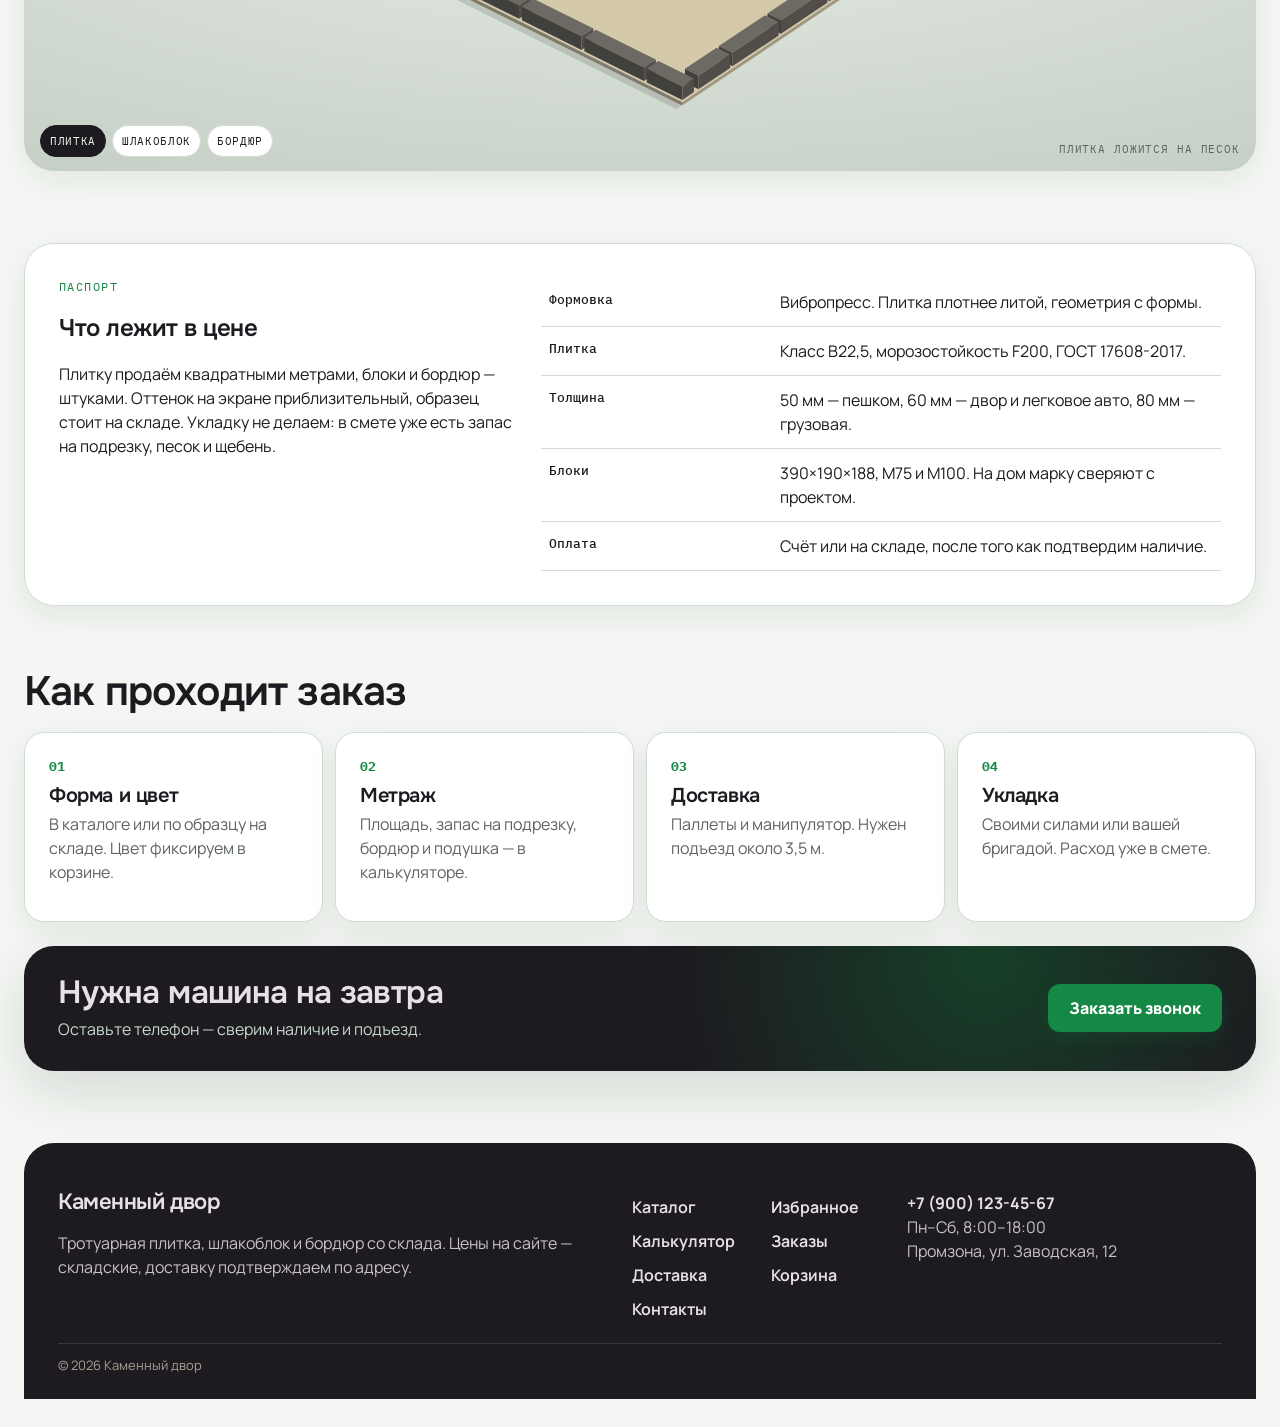
==== commit 61843ad8: "Навигация: закруглённая подсветка пунктов меню" ====
--- a/index.html
+++ b/index.html
@@ -16,7 +16,7 @@
   <link rel="preconnect" href="https://fonts.googleapis.com">
   <link rel="preconnect" href="https://fonts.gstatic.com" crossorigin>
   <link href="https://fonts.googleapis.com/css2?family=IBM+Plex+Mono:wght@400;500&family=Manrope:wght@400;500;600;700;800&family=Onest:wght@500;600;700&display=swap" rel="stylesheet">
-  <link rel="stylesheet" href="css/styles.css?v=20261111-stock-badge3">
+  <link rel="stylesheet" href="css/styles.css?v=20261111-nav-pill">
   <link rel="stylesheet" href="css/admin.css?v=20261110-products">
 </head>
 <body>
--- a/css/styles.css
+++ b/css/styles.css
@@ -187,6 +187,7 @@
   height: 100%;
   border-top: 2px solid var(--ink);
   border-bottom: 2px solid var(--ink);
+  border-radius: 999px;
   transform: scaleY(2);
 }
 
@@ -194,6 +195,7 @@
   top: 2px;
   height: 100%;
   background: var(--ink);
+  border-radius: 999px;
   transform: scale(0);
   z-index: -1;
 }
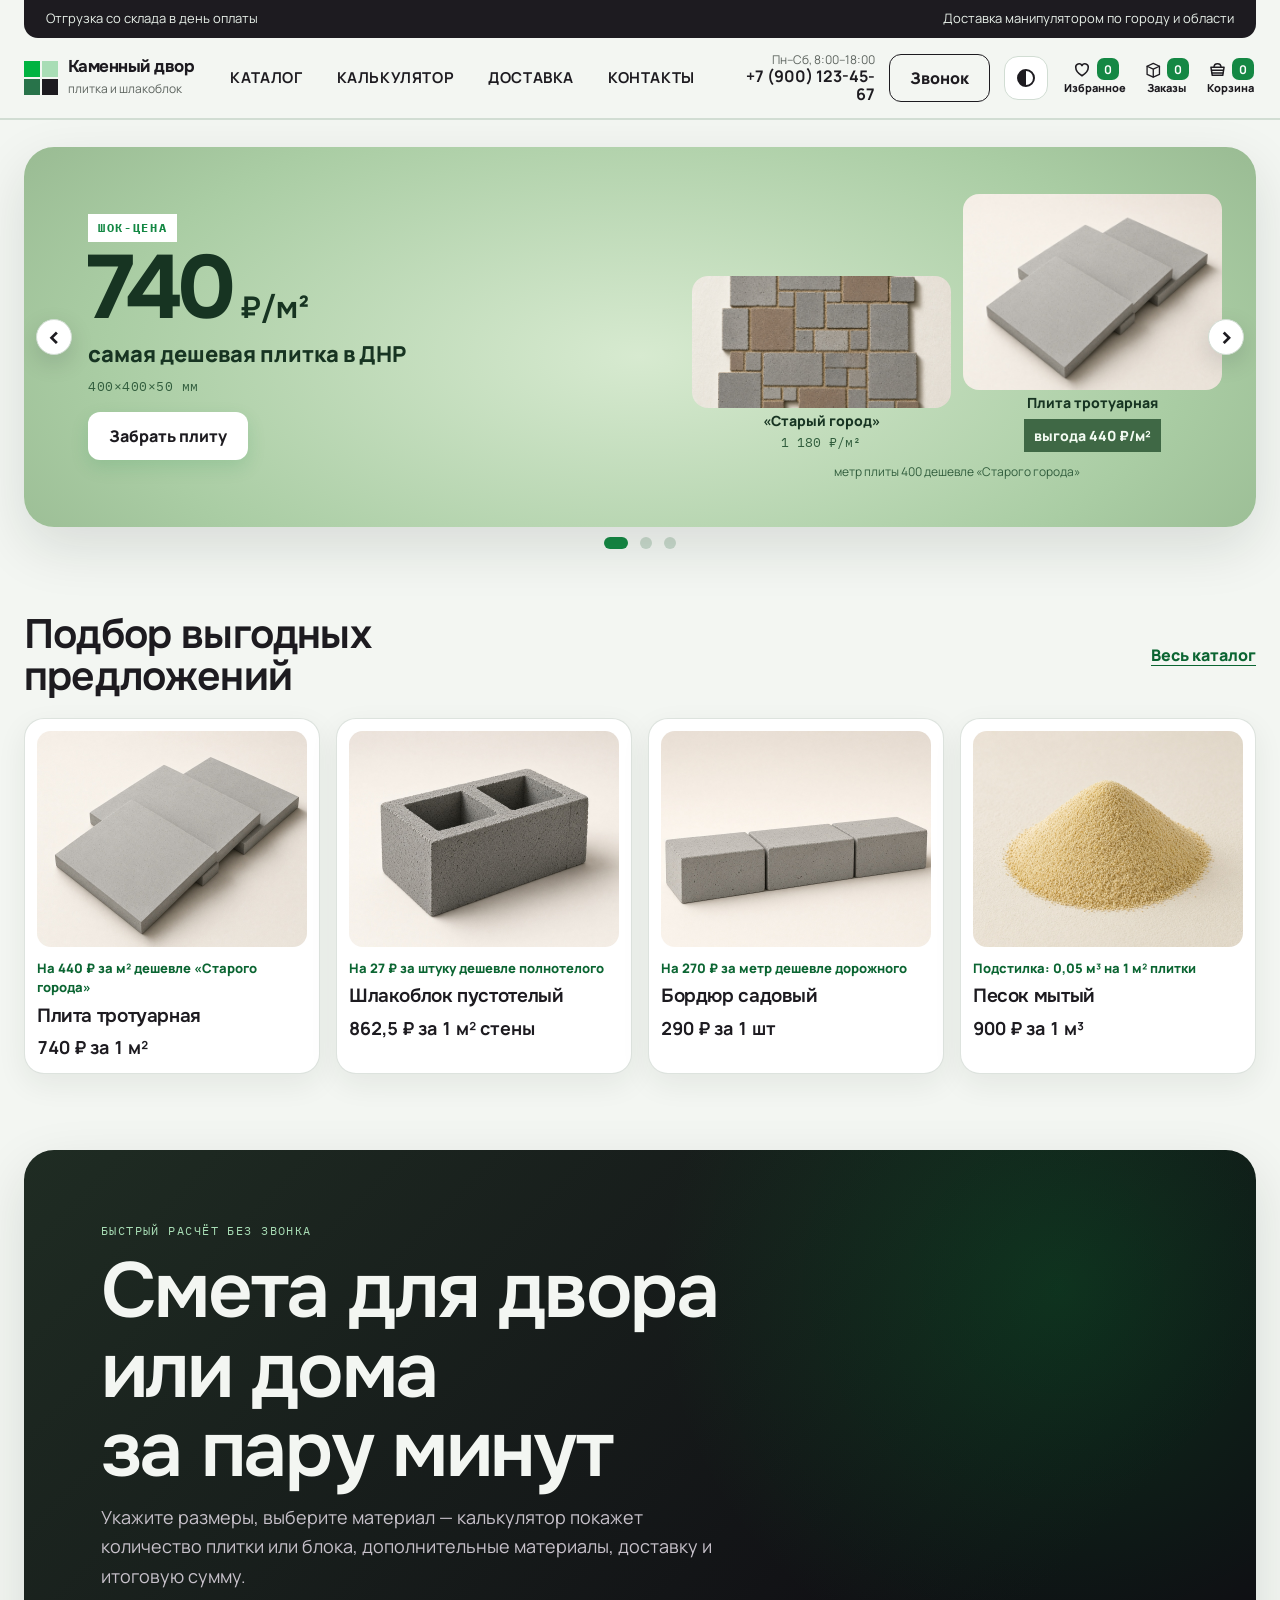
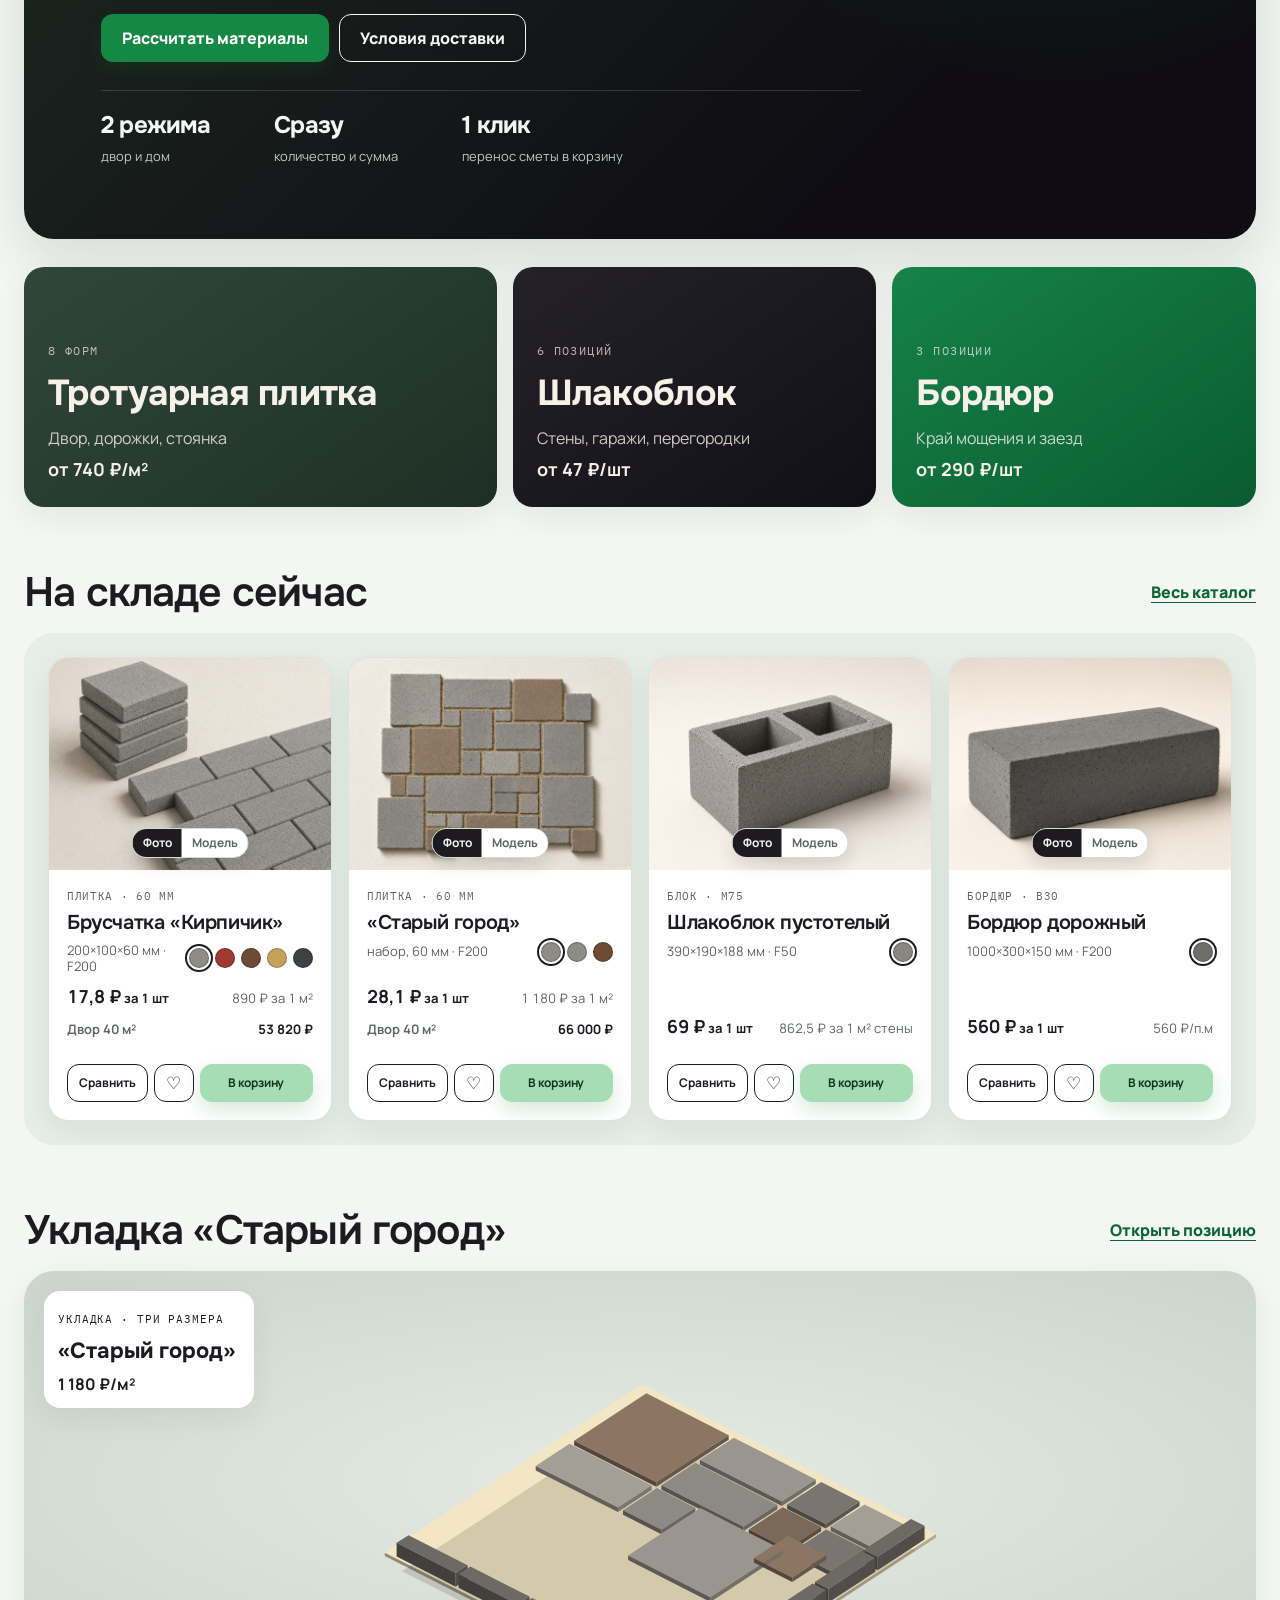
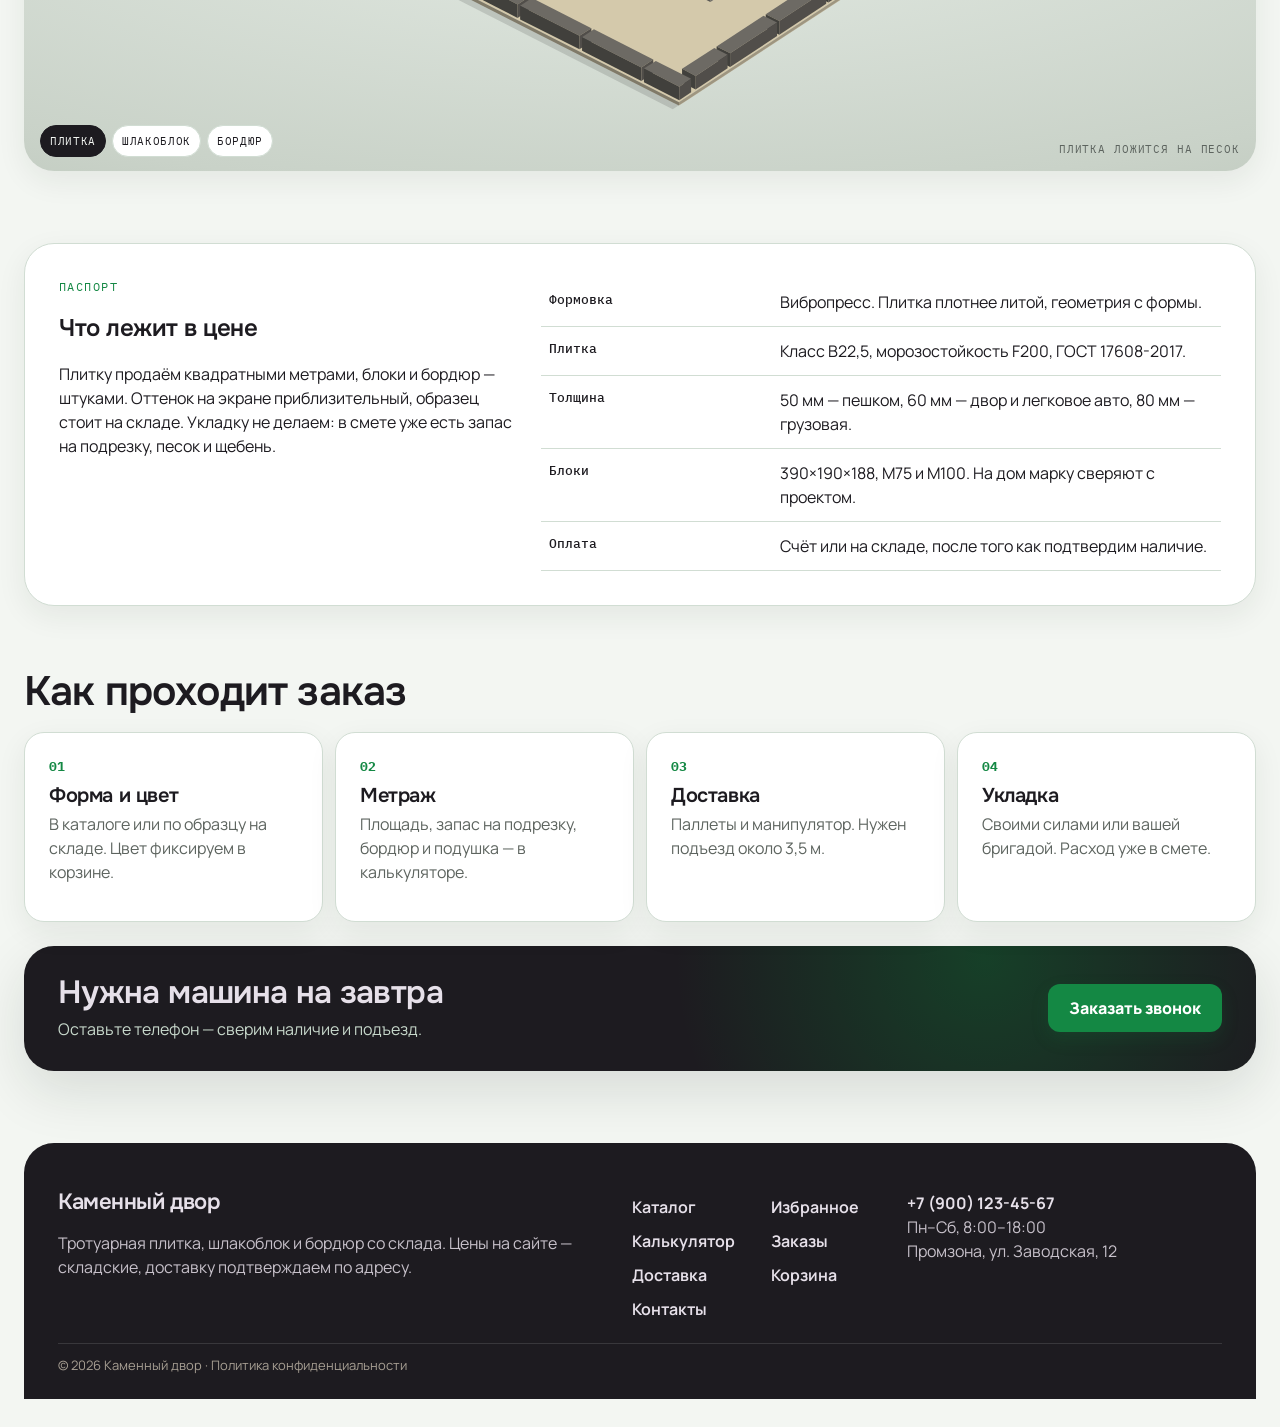
==== commit 1d156d46: "Доверие и SEO: согласие, политика, карта, оплата, реквизиты, мета-теги, бэкапы" ====
--- a/index.html
+++ b/index.html
@@ -12,11 +12,19 @@
   </script>
   <title>Каменный двор — плитка и шлакоблок</title>
   <meta name="description" content="Тротуарная плитка, шлакоблок и бордюр со склада. Каталог, калькулятор площади, избранное и корзина.">
+  <link rel="canonical" href="https://dnrplitka.ru/">
+  <meta property="og:type" content="website">
+  <meta property="og:site_name" content="Каменный двор">
+  <meta property="og:title" content="Каменный двор — плитка и шлакоблок">
+  <meta property="og:description" content="Тротуарная плитка, шлакоблок и бордюр со склада. Каталог, калькулятор площади, избранное и корзина.">
+  <meta property="og:url" content="https://dnrplitka.ru/">
+  <meta property="og:image" content="https://dnrplitka.ru/img/stary-gorod.jpg">
+  <meta property="og:locale" content="ru_RU">
   <link rel="icon" href="data:image/svg+xml,%3Csvg xmlns='http://www.w3.org/2000/svg' viewBox='0 0 32 32'%3E%3Crect fill='%23f4efe7' width='32' height='32'/%3E%3Crect x='4' y='6' width='11' height='8' fill='%239d3b32'/%3E%3Crect x='17' y='6' width='11' height='8' fill='%238d8d86'/%3E%3Crect x='4' y='17' width='11' height='8' fill='%236d4b34'/%3E%3Crect x='17' y='17' width='11' height='8' fill='%233e4246'/%3E%3C/svg%3E">
   <link rel="preconnect" href="https://fonts.googleapis.com">
   <link rel="preconnect" href="https://fonts.gstatic.com" crossorigin>
   <link href="https://fonts.googleapis.com/css2?family=IBM+Plex+Mono:wght@400;500&family=Manrope:wght@400;500;600;700;800&family=Onest:wght@500;600;700&display=swap" rel="stylesheet">
-  <link rel="stylesheet" href="css/styles.css?v=20261111-nav-pill">
+  <link rel="stylesheet" href="css/styles.css?v=20261111-trust">
   <link rel="stylesheet" href="css/admin.css?v=20261110-products">
 </head>
 <body>
@@ -98,6 +106,7 @@
         <label class="field"><span data-t="contacts.name">Имя</span><input name="name" autocomplete="name"></label>
         <label class="field"><span data-t="contacts.phone">Телефон</span><input name="phone" autocomplete="tel" inputmode="tel"></label>
         <label class="field"><span data-t="contacts.callNeed">Коротко, что нужно</span><input name="comment"></label>
+        <label class="field consent"><input type="checkbox" required><span><span data-t="chrome.consent">Отправляя форму, вы соглашаетесь с</span> <a href="#/privacy" data-t="chrome.consentLink">политикой конфиденциальности</a></span></label>
         <p class="form-error" hidden></p>
         <button class="btn" type="submit" data-t="contacts.submit">Жду звонка</button>
       </form>
@@ -109,9 +118,9 @@
   </div>
   <noscript><p class="wrap">Включите JavaScript: каталог собирается в браузере.</p></noscript>
   <script src="js/data.js"></script>
-  <script src="js/copy.js?v=20261105-cart-email"></script>
+  <script src="js/copy.js?v=20261111-trust"></script>
   <script src="data/admin.js?v=20261110-products"></script>
   <script src="js/admin.js?v=20261110-products2"></script>
-  <script src="js/app.js?v=20261111-no-sample"></script>
+  <script src="js/app.js?v=20261111-trust3"></script>
 </body>
 </html>
--- a/css/styles.css
+++ b/css/styles.css
@@ -385,7 +385,7 @@
 html[data-theme="dark"] .stepper input { background: var(--card); color: var(--ink); border-color: var(--line); }
 html[data-theme="dark"] .dim { stroke: var(--ink); }
 html[data-theme="dark"] .dim-t { fill: var(--ink); }
-html[data-theme="dark"] .map { background: repeating-linear-gradient(135deg, #241f1a, #241f1a 12px, #2e2822 12px, #2e2822 13px); }
+html[data-theme="dark"] .map-frame { border-color: var(--line); }
 html[data-theme="dark"] body.is-admin { background: #f7f6f4; color: #1b1916; }
 
 .phone {
@@ -1325,8 +1325,8 @@
 .badge-wait { background: var(--ink); color: var(--paper); }
 
 .card-body { padding: 12px 12px 14px; display: flex; flex-direction: column; gap: 6px; flex: 1; }
-.card-body h3 { margin: 0; font-size: 18px; }
-.card-body h3 a { text-decoration: none; }
+.card-body h2 { margin: 0; font-size: 18px; }
+.card-body h2 a { text-decoration: none; }
 .meta { margin: 0; color: var(--ink-soft); font-size: 13px; }
 .card-body .meta {
   display: flex;
@@ -1966,7 +1966,20 @@
 summary { cursor: pointer; font-weight: 800; }
 details p { margin: 8px 0 0; color: var(--ink-soft); }
 
-.map { min-height: 220px; background: repeating-linear-gradient(135deg, #f7f3ec, #f7f3ec 12px, #efe8dc 12px, #efe8dc 13px); }
+.map { min-height: 220px; }
+.map-frame { border-radius: 12px; overflow: hidden; border: 1px solid var(--line); aspect-ratio: 16 / 9; }
+.map-frame iframe { display: block; width: 100%; height: 100%; border: 0; }
+.map .note { margin-top: 8px; }
+.map-open { display: none; margin-top: 10px; }
+.map-fail .map-frame { display: none; }
+.map-fail .map-open, .map-ok .map-open { display: inline-block; }
+.consent { flex-direction: row; align-items: flex-start; gap: 8px; }
+.consent input { width: 18px; height: 18px; margin: 1px 0 0; flex: none; }
+.consent span { font-weight: 500; font-size: 13px; color: var(--ink-soft); }
+.consent a { color: inherit; }
+.privacy h2 { margin-top: 18px; font-size: 20px; }
+.about-block h2 { margin-top: 16px; font-size: 18px; }
+.about-block h2:first-child { margin-top: 22px; }
 
 .line {
   display: grid;
@@ -2314,7 +2327,7 @@
 
 .card { border-radius: var(--radius-md); }
 .card-body { padding: 18px; gap: 8px; }
-.card-body h3 { font-size: 20px; }
+.card-body h2 { font-size: 20px; }
 .card .btn { margin-top: 8px; }
 .badge { border-radius: 999px; padding: 5px 10px; }
 .view-switch { bottom: 12px; box-shadow: 0 7px 18px rgba(15, 13, 19, 0.12); }
@@ -2549,7 +2562,7 @@
   .card .view-btn { min-height: 24px; padding: 0 8px; font-size: 11px; }
   .card .card-body { padding: 8px 8px 10px; gap: 4px; }
   .card .kicker-line { font-size: 9px; letter-spacing: 0.04em; }
-  .card .card-body h3 { font-size: 14px; line-height: 1.2; }
+  .card .card-body h2 { font-size: 14px; line-height: 1.2; }
   .card .meta { font-size: 11px; line-height: 1.3; }
   .card .dots { gap: 4px; min-height: 0; flex-wrap: wrap; }
   .card .dot { width: 18px; height: 18px; }
